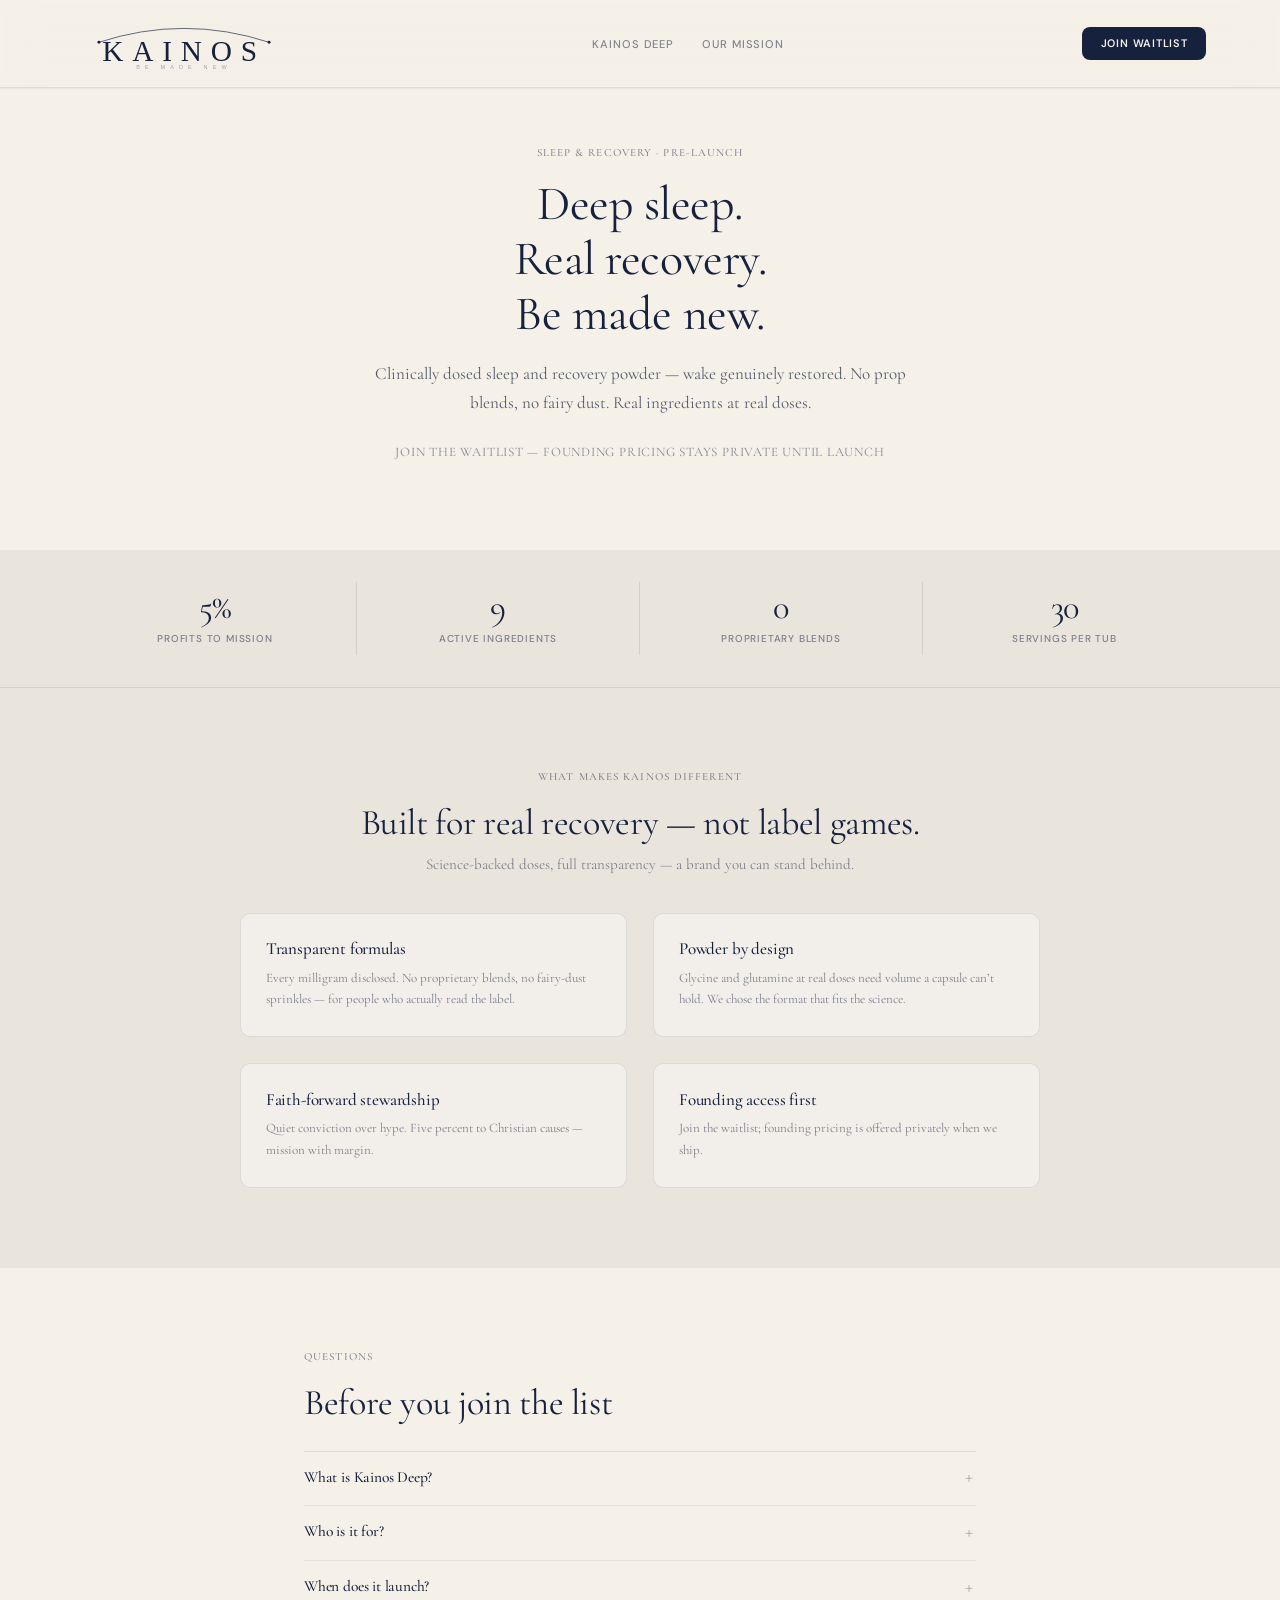
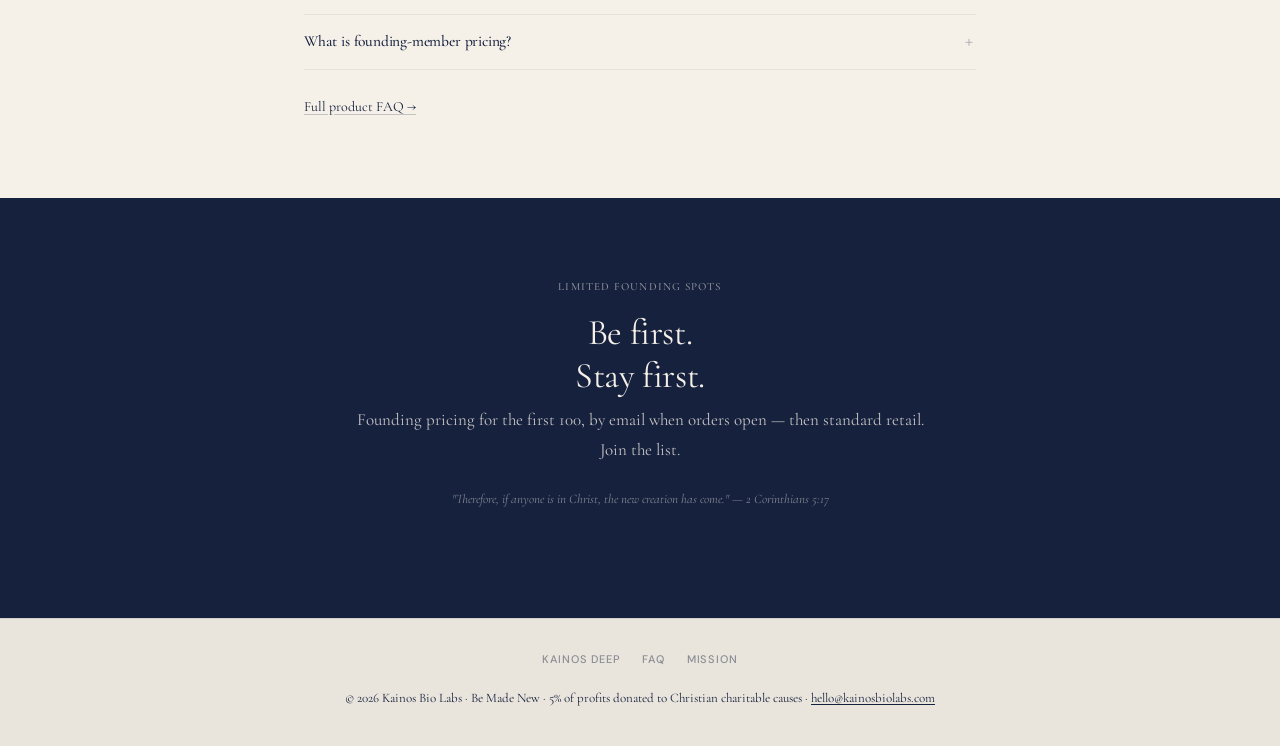
==== index.html @ 16cce5a5 "Nav: transparent navy logo asset (track SVG for deploy) - Add kainos-logo-navy-transparent.svg; poin" ====
<!DOCTYPE html>
<html lang="en">
<head>
<meta charset="UTF-8" />
<link rel="canonical" href="https://www.kainosbiolabs.com/"/>
<!-- Google tag (gtag.js) -->
<script async src="https://www.googletagmanager.com/gtag/js?id=G-3431XCGMX7"></script>
<script>
  window.dataLayer = window.dataLayer || [];
  function gtag(){dataLayer.push(arguments);}
  gtag('js', new Date());
  gtag('config', 'G-3431XCGMX7');
</script>
<meta name="viewport" content="width=device-width, initial-scale=1.0"/>
<meta name="description" content="Kainos Bio Labs — Be Made New. Faith-driven, science-backed sleep and recovery. Kainos Deep: clinically dosed sleep and recovery powder."/>
<meta name="theme-color" content="#16213E"/>
<title>Kainos Bio Labs | Be Made New.</title>

<meta property="og:title" content="Kainos Bio Labs | Be Made New."/>
<meta property="og:description" content="Faith-driven, science-backed sleep and recovery. Kainos Deep — coming 2026."/>
<meta property="og:type" content="website"/>
<meta property="og:image" content="og-image.png"/>
<meta property="og:image:width" content="1200"/>
<meta property="og:image:height" content="630"/>
<meta name="twitter:image" content="og-image.png"/>
<meta name="twitter:card" content="summary_large_image"/>
<meta name="twitter:title" content="Kainos Bio Labs | Be Made New."/>
<meta name="twitter:description" content="Faith-driven, science-backed sleep and recovery. Kainos Deep — coming 2026."/>

<link rel="icon" type="image/png" sizes="16x16" href="favicon-16.png"/>
<link rel="icon" type="image/png" sizes="32x32" href="favicon-32.png"/>
<link rel="icon" type="image/png" sizes="48x48" href="favicon-48.png"/>
<link rel="icon" type="image/svg+xml" href="favicon.svg"/>
<link rel="icon" href="favicon.ico" sizes="any"/>
<link rel="apple-touch-icon" sizes="180x180" href="apple-touch-icon.png"/>
<link rel="manifest" href="site.webmanifest"/>

<link rel="preconnect" href="https://fonts.googleapis.com"/>
<link rel="preconnect" href="https://fonts.gstatic.com" crossorigin/>
<link rel="preload" href="https://fonts.googleapis.com/css2?family=Cormorant+Garamond:ital,wght@0,300;0,400;0,500;0,600;1,300;1,400&family=DM+Sans:ital,opsz,wght@0,9..40,300;0,9..40,400;0,9..40,500;0,9..40,600;1,9..40,400&display=swap" as="style"/>
<link href="https://fonts.googleapis.com/css2?family=Cormorant+Garamond:ital,wght@0,300;0,400;0,500;0,600;1,300;1,400&family=DM+Sans:ital,opsz,wght@0,9..40,300;0,9..40,400;0,9..40,500;0,9..40,600;1,9..40,400&display=swap" rel="stylesheet"/>
<link rel="stylesheet" href="styles.css"/>
<script src="main.js" defer></script>
</head>
<body>

<a class="skip-link" href="#main">Skip to content</a>

<header>
<nav class="site-nav" id="site-nav" aria-label="Primary">
  <div class="nav-inner">
    <a class="nav-logo" href="index.html" aria-label="Kainos Bio Labs — home">
      <img class="nav-logo-img" src="kainos-logo-navy-transparent.svg" width="600" height="180" alt="" decoding="async" fetchpriority="high"/>
    </a>
    <button type="button" class="nav-toggle" aria-expanded="false" aria-controls="nav-menu" aria-label="Open menu">
      <span></span><span></span><span></span>
    </button>
    <ul class="nav-links" id="nav-menu">
      <li><a href="product.html">Kainos Deep</a></li>
      <li><a href="about.html">Our Mission</a></li>
      <li class="nav-cta-mobile-item"><button type="button" class="nav-cta nav-cta--full" data-scroll="waitlist">Join waitlist</button></li>
    </ul>
    <button type="button" class="nav-cta" data-scroll="waitlist">Join waitlist</button>
  </div>
</nav>
</header>

<main id="main">

<section id="waitlist" class="hero-klaviyo section section--center section--cream">
  <div class="container container--narrow">
    <p class="eyebrow eyebrow--center">Sleep &amp; recovery · Pre-launch</p>
    <h1 class="h-display h-display--center">Deep sleep.<br>Real recovery.<br>Be made new.</h1>
    <p class="lead lead--center">Clinically dosed sleep and recovery powder — wake genuinely restored. No prop blends, no fairy dust. Real ingredients at real doses.</p>
    <p class="caption caption--center">Join the waitlist — founding pricing stays private until launch</p>
    <div class="klaviyo-form-V8hLfp"></div>
  </div>
</section>

<div class="stats-bar" role="region" aria-label="At a glance">
  <div class="stats-bar-inner">
  <div class="stat-item">
    <div class="stat-num">5%</div>
    <div class="stat-label">Profits to mission</div>
  </div>
  <div class="stat-item">
    <div class="stat-num">9</div>
    <div class="stat-label">Active ingredients</div>
  </div>
  <div class="stat-item">
    <div class="stat-num">0</div>
    <div class="stat-label">Proprietary blends</div>
  </div>
  <div class="stat-item">
    <div class="stat-num">30</div>
    <div class="stat-label">Servings per tub</div>
  </div>
  </div>
</div>

<section class="home-different section section--secondary" aria-labelledby="home-diff-heading">
  <div class="container container--lg">
    <header class="product-section-intro">
      <p class="eyebrow">What makes Kainos different</p>
      <h2 id="home-diff-heading" class="h-section">Built for real recovery — not label games.</h2>
      <p class="product-why__deck">Science-backed doses, full transparency — a brand you can stand behind.</p>
    </header>
    <ul class="home-diff-grid">
      <li class="home-diff-card">
        <h3 class="home-diff-card__title">Transparent formulas</h3>
        <p class="home-diff-card__text">Every milligram disclosed. No proprietary blends, no fairy-dust sprinkles — for people who actually read the label.</p>
      </li>
      <li class="home-diff-card">
        <h3 class="home-diff-card__title">Powder by design</h3>
        <p class="home-diff-card__text">Glycine and glutamine at real doses need volume a capsule can’t hold. We chose the format that fits the science.</p>
      </li>
      <li class="home-diff-card">
        <h3 class="home-diff-card__title">Faith-forward stewardship</h3>
        <p class="home-diff-card__text">Quiet conviction over hype. Five percent to Christian causes — mission with margin.</p>
      </li>
      <li class="home-diff-card">
        <h3 class="home-diff-card__title">Founding access first</h3>
        <p class="home-diff-card__text">Join the waitlist; founding pricing is offered privately when we ship.</p>
      </li>
    </ul>
  </div>
</section>

<section class="site-faq site-faq--compact section section--cream" id="faq" aria-labelledby="home-faq-heading">
  <div class="container container--md">
    <header class="product-section-intro product-section-intro--tight site-faq__head">
      <p class="eyebrow">Questions</p>
      <h2 id="home-faq-heading" class="h-section">Before you join the list</h2>
    </header>
    <div class="product-disclosure-stack product-disclosure-stack--editorial site-faq__stack">
      <details class="product-disclosure">
        <summary class="product-disclosure__summary">What is Kainos Deep?</summary>
        <div class="product-disclosure__body">
          <p>A nightly sleep and recovery powder with nine clinically dosed ingredients — transparent labeling, no proprietary blends, thirty servings per tub.</p>
        </div>
      </details>
      <details class="product-disclosure">
        <summary class="product-disclosure__summary">Who is it for?</summary>
        <div class="product-disclosure__body">
          <p>Adults who train hard, work long days, and want to wake up restored — not wired, not groggy. If you’re pregnant, nursing, or on medication, ask your doctor first.</p>
        </div>
      </details>
      <details class="product-disclosure">
        <summary class="product-disclosure__summary">When does it launch?</summary>
        <div class="product-disclosure__body">
          <p>Pre-launch for 2026. Waitlist members hear first, with private founding access before retail.</p>
        </div>
      </details>
      <details class="product-disclosure">
        <summary class="product-disclosure__summary">What is founding-member pricing?</summary>
        <div class="product-disclosure__body">
          <p>Limited spots at subscriber-only rates — never published here. When they’re filled, pricing moves to planned retail.</p>
        </div>
      </details>
    </div>
    <p class="site-faq__more"><a href="product.html#faq">Full product FAQ →</a></p>
  </div>
</section>

<section class="cta-band" aria-labelledby="cta-home-heading">
  <div class="cta-band__inner">
    <p class="eyebrow eyebrow--on-dark">Limited founding spots</p>
    <h2 id="cta-home-heading" class="h-section h-section--on-dark">Be first.<br>Stay first.</h2>
    <p class="lead lead--on-dark">Founding pricing for the first 100, by email when orders open — then standard retail. Join the list.</p>
    <p class="quote-attribution">"Therefore, if anyone is in Christ, the new creation has come." — 2 Corinthians 5:17</p>
    <div class="klaviyo-form-V8hLfp"></div>
  </div>
</section>

</main>

<footer class="site-footer-simple">
  <nav class="footer-min" aria-label="Footer">
    <a href="product.html">Kainos Deep</a>
    <a href="product.html#faq">FAQ</a>
    <a href="about.html">Mission</a>
  </nav>
  <p class="site-footer-simple__text">© 2026 Kainos Bio Labs · Be Made New · 5% of profits donated to Christian charitable causes · <script>document.write('<a href="mailto:hello@kainosbiolabs.com" class="footer-mail">hello@kainosbiolabs.com<\/a>');</script><noscript>hello [at] kainosbiolabs [dot] com</noscript></p>
</footer>

<script async type='text/javascript' src='https://static.klaviyo.com/onsite/js/Ubpd6k/klaviyo.js?company_id=Ubpd6k'></script>
<script type="text/javascript">
!function(){if(!window.klaviyo){window._klOnsite=window._klOnsite||[];try{window.klaviyo=new Proxy({},{get:function(n,i){return"push"===i?function(){var n;(n=window._klOnsite).push.apply(n,arguments)}:function(){for(var n=arguments.length,o=new Array(n),w=0;w<n;w++)o[w]=arguments[w];var t="function"==typeof o[o.length-1]?o.pop():void 0,e=new Promise((function(n){window._klOnsite.push([i].concat(o,[function(i){t&&t(i),n(i)}]))}));return e}}})}catch(n){window.klaviyo=window.klaviyo||[],window.klaviyo.push=function(){var n;(n=window._klOnsite).push.apply(n,arguments)}}}}();
</script>
</body>
</html>
---- styles.css ----
*, *::before, *::after { box-sizing: border-box; margin: 0; padding: 0; }

:root {
  --bg-primary: #F5F0E8;
  --bg-secondary: #EAE5DC;
  --bg-sand: #f4f0e8;
  --text: #16213E;
  --near-black: #0A0A0A;
  --muted: rgba(22, 33, 62, 0.52);
  --muted-soft: rgba(22, 33, 62, 0.4);
  --border: rgba(22, 33, 62, 0.1);
  --border-strong: rgba(22, 33, 62, 0.14);
  --btn-fill: #16213E;
  --btn-text: #F5F0E8;
  --cream: #F5F0E8;
  --accent-warm: #8f7349;
  --accent-warm-soft: rgba(143, 115, 73, 0.85);
  --text-rgb: 22, 33, 62;
  --shadow-sm: 0 1px 2px rgba(22, 33, 62, 0.05);
  --radius: 8px;
  --radius-md: 10px;
  --radius-lg: 12px;
  --radius-pill: 999px;
  --container: min(1180px, 100% - 3rem);
  --section-y: clamp(3.5rem, 8vw, 5rem);
  --section-y-tight: clamp(2.75rem, 6vw, 3.75rem);
  --font-serif: 'Cormorant Garamond', Georgia, 'Times New Roman', serif;
  --font-sans: 'DM Sans', system-ui, sans-serif;
}

html {
  scroll-behavior: smooth;
  scroll-padding-top: 6rem;
}

body {
  font-family: var(--font-sans);
  font-optical-sizing: auto;
  background: var(--bg-primary);
  color: var(--text);
  overflow-x: hidden;
  line-height: 1.55;
  -webkit-font-smoothing: antialiased;
}

:focus-visible {
  outline: 2px solid var(--text);
  outline-offset: 3px;
}

.skip-link {
  position: absolute; left: -9999px; top: auto; width: 1px; height: 1px; overflow: hidden;
}
.skip-link:focus {
  position: fixed; left: 1rem; top: 1rem; z-index: 200;
  width: auto; height: auto; padding: 0.75rem 1rem;
  background: var(--btn-fill); color: var(--btn-text); text-decoration: none;
  font-size: 0.85rem; border-radius: var(--radius);
}

[data-animate] {
  opacity: 0;
  transform: translateY(16px);
  transition: opacity 0.5s ease, transform 0.5s ease;
}
[data-animate].is-visible {
  opacity: 1;
  transform: none;
}
@media (prefers-reduced-motion: reduce) {
  [data-animate] {
    opacity: 1;
    transform: none;
    transition: none;
  }
}

/* —— Layout: sections & containers —— */
.section {
  padding: var(--section-y) 1.5rem;
}
.section--tight {
  padding-top: var(--section-y-tight);
  padding-bottom: var(--section-y-tight);
}
.section--sand {
  background: var(--bg-sand);
}
.section--cream {
  background: var(--bg-primary);
}
.section--secondary {
  background: var(--bg-secondary);
}
.section--navy {
  background: var(--btn-fill);
  color: var(--cream);
}
.section--center {
  text-align: center;
}

.container {
  max-width: 1180px;
  margin-left: auto;
  margin-right: auto;
}
.container--narrow {
  max-width: 36rem;
}
.container--md {
  max-width: 42rem;
}
.container--lg {
  max-width: 50rem;
}
.container--xl {
  max-width: 56rem;
}
.container--product-grid {
  max-width: 68.75rem;
}
.container--product-wide {
  max-width: 71rem;
  margin-left: auto;
  margin-right: auto;
  padding-left: 1.5rem;
  padding-right: 1.5rem;
}

.divider {
  height: 1px;
  background: var(--border-strong);
  border: 0;
  margin: 0;
}
.divider--loose {
  margin: 2.25rem 0;
}
.divider--on-dark {
  background: rgba(245, 240, 232, 0.12);
}
.divider--space-lg {
  margin: 2.5rem 0;
}

.visually-hidden {
  position: absolute;
  width: 1px;
  height: 1px;
  padding: 0;
  margin: -1px;
  overflow: hidden;
  clip: rect(0, 0, 0, 0);
  white-space: nowrap;
  border: 0;
}

/* —— Typography —— */
.eyebrow {
  font-family: var(--font-serif);
  font-size: 0.6875rem;
  font-weight: 500;
  letter-spacing: 0.1em;
  text-transform: uppercase;
  color: var(--muted);
  margin: 0 0 1rem;
}
.eyebrow--center {
  text-align: center;
}
.eyebrow--on-dark {
  color: rgba(245, 240, 232, 0.55);
}
.eyebrow--tight-bottom {
  margin-bottom: 0.75rem;
}

.h-display {
  font-family: var(--font-serif);
  font-weight: 400;
  font-size: clamp(2rem, 5vw, 3rem);
  line-height: 1.15;
  color: var(--text);
  letter-spacing: -0.01em;
  margin: 0 0 1rem;
}
.h-display--center {
  text-align: center;
}
.h-display--on-dark {
  color: var(--cream);
}

.h-section {
  font-family: var(--font-serif);
  font-weight: 400;
  font-size: clamp(1.65rem, 3.5vw, 2.25rem);
  line-height: 1.2;
  color: var(--text);
  letter-spacing: -0.01em;
  margin: 0 0 0.5rem;
}
.h-section--center {
  text-align: center;
}
.h-section--on-dark {
  color: var(--cream);
}

.lead {
  font-family: var(--font-serif);
  font-size: 1.0625rem;
  line-height: 1.75;
  color: rgba(var(--text-rgb), 0.72);
  max-width: 34rem;
  margin: 0 0 1.5rem;
}
.lead--center {
  margin-left: auto;
  margin-right: auto;
  text-align: center;
}
.lead--on-dark {
  color: rgba(245, 240, 232, 0.78);
  max-width: none;
}

.caption {
  font-family: var(--font-serif);
  font-size: 0.8125rem;
  letter-spacing: 0.06em;
  text-transform: uppercase;
  color: rgba(var(--text-rgb), 0.5);
  margin: 0 0 1rem;
}
.caption--center {
  text-align: center;
}

.quote-attribution {
  font-family: var(--font-serif);
  font-size: 0.8125rem;
  color: rgba(245, 240, 232, 0.48);
  font-style: italic;
  margin: 0 0 1.75rem;
  line-height: 1.6;
}

.body-narrow {
  font-family: var(--font-serif);
  font-size: 0.9375rem;
  line-height: 1.8;
  color: rgba(var(--text-rgb), 0.72);
}

/* —— Buttons (in-content, not nav) —— */
.btn-row {
  display: flex;
  flex-wrap: wrap;
  gap: 0.75rem 1rem;
  align-items: center;
}
.btn {
  display: inline-flex;
  align-items: center;
  justify-content: center;
  font-family: var(--font-serif);
  font-size: 0.9375rem;
  font-weight: 500;
  text-decoration: none;
  padding: 0.8125rem 1.5rem;
  border-radius: var(--radius-md);
  border: 1px solid transparent;
  transition: background 0.2s, color 0.2s, border-color 0.2s;
}
.btn--primary {
  background: var(--btn-fill);
  color: var(--cream);
}
.btn--primary:hover {
  background: var(--near-black);
}
.btn--ghost {
  background: transparent;
  color: var(--text);
  border-color: var(--border-strong);
}
.btn--ghost:hover {
  border-color: var(--text);
  background: rgba(255, 255, 255, 0.35);
}

/* —— CTA band (waitlist / Klaviyo) —— */
.cta-band {
  padding: var(--section-y) 1.5rem;
  text-align: center;
  background: var(--btn-fill);
  color: var(--cream);
}
.cta-band__inner {
  max-width: 36rem;
  margin: 0 auto;
}
.cta-band--soft .h-section--on-dark {
  font-size: clamp(1.5rem, 3vw, 2rem);
}
.cta-band--minimal .lead--on-dark {
  margin-bottom: 1.5rem;
  font-size: 1rem;
}

/* NAV */
.site-nav {
  position: fixed; top: 0; left: 0; right: 0; z-index: 100;
  background: rgba(245, 240, 232, 0.92);
  backdrop-filter: blur(18px) saturate(1.1);
  -webkit-backdrop-filter: blur(18px) saturate(1.1);
  border-bottom: 1px solid var(--border);
  box-shadow: var(--shadow-sm);
  transition: box-shadow 0.25s ease;
}
.site-nav.is-scrolled {
  box-shadow: 0 4px 24px rgba(22, 33, 62, 0.06);
}
.nav-inner {
  max-width: 1180px; margin: 0 auto;
  display: flex; align-items: center; justify-content: space-between;
  gap: 1rem;
  padding: 0.65rem 1.5rem;
  transition: padding 0.25s ease;
}
.site-nav.is-scrolled .nav-inner {
  padding: 0.5rem 1.5rem;
}
.nav-logo {
  display: flex;
  align-items: center;
  text-decoration: none;
  color: inherit;
  line-height: 0;
  flex-shrink: 1;
  min-width: 0;
}
/* Nav mark: kainos-logo-navy-transparent.svg (600×180) — navy on transparent; scale by width only */
.nav-logo-img {
  width: clamp(152px, 36vw, 220px);
  height: auto;
  aspect-ratio: 600 / 180;
  display: block;
  object-fit: contain;
}
.nav-links {
  display: flex; gap: 1.75rem; list-style: none; align-items: center;
}
.nav-links a {
  font-size: 0.7rem;
  letter-spacing: 0.08em;
  text-transform: uppercase;
  color: var(--muted);
  text-decoration: none;
  font-weight: 500;
  transition: color 0.2s;
}
.nav-links a:hover { color: var(--text); }
.nav-cta {
  background: var(--btn-fill);
  color: var(--btn-text);
  border: none;
  padding: 0.6rem 1.15rem;
  border-radius: var(--radius);
  font-family: inherit;
  font-size: 0.68rem;
  letter-spacing: 0.07em;
  text-transform: uppercase;
  cursor: pointer;
  font-weight: 600;
  transition: background 0.2s, transform 0.2s;
}
.nav-cta:hover { background: var(--near-black); }
.nav-cta:active { transform: scale(0.98); }
.nav-cta-mobile-item { display: none; list-style: none; }
.nav-cta--full { width: calc(100% - 3rem); margin: 0.75rem 1.5rem 0; }
.nav-toggle {
  display: none;
  flex-direction: column;
  justify-content: center;
  gap: 5px;
  width: 2.5rem;
  height: 2.5rem;
  padding: 0;
  border: none;
  background: transparent;
  cursor: pointer;
  border-radius: var(--radius);
}
.nav-toggle span {
  display: block;
  width: 1.35rem;
  height: 2px;
  background: var(--text);
  margin-inline: auto;
  transition: transform 0.2s, opacity 0.2s;
}
.nav-toggle[aria-expanded="true"] span:nth-child(1) {
  transform: translateY(7px) rotate(45deg);
}
.nav-toggle[aria-expanded="true"] span:nth-child(2) { opacity: 0; }
.nav-toggle[aria-expanded="true"] span:nth-child(3) {
  transform: translateY(-7px) rotate(-45deg);
}

/* HERO + KLAVIYO */
.hero-klaviyo {
  padding-top: calc(5.5rem + 3.5rem) !important;
  padding-bottom: clamp(3rem, 6vw, 4.5rem) !important;
  text-align: center;
  background: var(--bg-primary);
}
.klaviyo-form-V8hLfp {
  max-width: 520px;
  margin-left: auto;
  margin-right: auto;
}
@media (max-width: 640px) {
  .hero-klaviyo .h-display {
    font-size: clamp(1.75rem, 7vw, 2.35rem) !important;
  }
  .hero-klaviyo {
    padding-top: calc(4.5rem + 3rem) !important;
    padding-left: 1.25rem !important;
    padding-right: 1.25rem !important;
  }
}

/* STATS BAR */
.stats-bar {
  background: var(--bg-secondary);
  border-bottom: 1px solid var(--border);
}
.stats-bar-inner {
  max-width: 1180px;
  margin: 0 auto;
  display: grid;
  grid-template-columns: repeat(4, 1fr);
  padding: 2rem 1.5rem;
}
.stat-item {
  text-align: center;
  padding: 0.5rem 0.5rem;
  border-right: 1px solid var(--border);
}
.stat-item:last-child { border-right: none; }
.stat-num {
  font-family: var(--font-serif);
  font-size: clamp(1.65rem, 3vw, 2.15rem);
  font-weight: 400;
  color: var(--text);
  line-height: 1;
  letter-spacing: -0.02em;
}
.stat-label {
  font-size: 0.625rem;
  letter-spacing: 0.08em;
  text-transform: uppercase;
  color: var(--muted);
  margin-top: 0.4rem;
  font-weight: 500;
}

/* Legacy section helpers (dark mission blocks if reused) */
.section-eyebrow {
  display: flex;
  align-items: center;
  gap: 0.75rem;
  margin-bottom: 1rem;
}
.section-eyebrow-line {
  width: 2rem;
  height: 1px;
  background: var(--text);
  opacity: 0.35;
}
.section-eyebrow span {
  font-size: 0.6875rem;
  letter-spacing: 0.1em;
  text-transform: uppercase;
  color: var(--muted);
  font-weight: 500;
}
.section-title {
  font-family: var(--font-serif);
  font-size: clamp(2rem, 3.5vw, 3.2rem);
  font-weight: 300;
  line-height: 1.1;
  color: var(--cream);
  margin-bottom: 1rem;
}
.section-title em { font-style: italic; opacity: 0.92; }
.section-desc {
  font-size: 0.95rem;
  line-height: 1.8;
  color: rgba(245, 240, 232, 0.72);
  max-width: 520px;
}

.mission-section {
  background: var(--near-black);
}
.mission-section--page {
  padding-top: calc(5.5rem + 4rem);
}
.mission-shell {
  display: grid;
  grid-template-columns: 1fr 1fr;
  gap: 4rem;
  align-items: center;
}
.mission-left .section-title { color: var(--cream); }
.mission-left .section-desc { color: rgba(245, 240, 232, 0.72); }
.mission-cards { display: flex; flex-direction: column; gap: 1rem; }
.mission-card {
  background: rgba(255, 255, 255, 0.03);
  border: 1px solid rgba(255, 255, 255, 0.08);
  border-radius: var(--radius);
  padding: 1.15rem 1.35rem;
  display: flex;
  gap: 1rem;
  align-items: flex-start;
}
.mission-card-icon {
  width: 34px;
  height: 34px;
  border-radius: 50%;
  background: rgba(245, 240, 232, 0.06);
  display: flex;
  align-items: center;
  justify-content: center;
  flex-shrink: 0;
  color: var(--cream);
}
.mission-card-icon svg { width: 15px; height: 15px; }
.mission-card-title {
  font-size: 0.8rem;
  font-weight: 500;
  color: var(--cream);
  letter-spacing: 0.02em;
  margin-bottom: 0.2rem;
}
.mission-card-text {
  font-size: 0.78rem;
  color: rgba(245, 240, 232, 0.58);
  line-height: 1.6;
}
.tithe-highlight {
  margin-top: 1.5rem;
  border-left: 2px solid rgba(245, 240, 232, 0.25);
  padding: 1.15rem 0 1.15rem 1.25rem;
  display: flex;
  gap: 1rem;
  align-items: center;
}
.tithe-pct {
  font-family: var(--font-serif);
  font-size: 2.25rem;
  font-weight: 300;
  color: var(--cream);
  line-height: 1;
  flex-shrink: 0;
}
.tithe-text {
  font-size: 0.8rem;
  color: rgba(245, 240, 232, 0.65);
  line-height: 1.6;
}
.tithe-text strong { color: var(--cream); font-weight: 500; }

/* —— Product: showcase —— */
.product-showcase {
  background: var(--bg-sand);
  padding: clamp(2.75rem, 6vw, 4rem) 1.5rem clamp(2.25rem, 5vw, 3.25rem);
}
.product-showcase-grid {
  display: grid;
  grid-template-columns: 1fr 1fr;
  gap: clamp(1.75rem, 4vw, 2.75rem);
  align-items: center;
  max-width: 68.75rem;
  margin: 0 auto;
}
.product-showcase__content {
  display: flex;
  flex-direction: column;
  gap: 1.35rem;
}
.product-hero__actions {
  margin-top: 0.25rem;
}
.product-hero__aux {
  margin: 1.1rem 0 0;
}
.product-hero__aux-link {
  font-family: var(--font-sans);
  font-size: 0.6875rem;
  font-weight: 500;
  letter-spacing: 0.08em;
  text-transform: uppercase;
  color: rgba(var(--text-rgb), 0.38);
  text-decoration: none;
  border-bottom: 1px solid rgba(22, 33, 62, 0.12);
  padding-bottom: 0.1rem;
  transition: color 0.2s ease, border-color 0.2s ease;
}
.product-hero__aux-link:hover {
  color: rgba(var(--text-rgb), 0.55);
  border-bottom-color: rgba(22, 33, 62, 0.22);
}
.product-badge {
  display: inline-flex;
  align-items: center;
  width: fit-content;
  padding: 0.35rem 0.9rem;
  border-radius: var(--radius-pill);
  border: 1px solid rgba(143, 115, 73, 0.35);
  font-family: var(--font-serif);
  font-size: 0.65rem;
  letter-spacing: 0.09em;
  text-transform: uppercase;
  color: var(--accent-warm);
  background: rgba(255, 255, 255, 0.5);
}
.product-hero-title {
  font-family: var(--font-serif);
  font-size: clamp(2.25rem, 4.5vw, 3rem);
  font-weight: 400;
  letter-spacing: 0.04em;
  color: var(--text);
  line-height: 1.08;
  margin: 0 0 0.5rem;
}
.product-hero-lead {
  font-family: var(--font-serif);
  font-size: 1.0625rem;
  color: rgba(var(--text-rgb), 0.58);
  max-width: 26rem;
  line-height: 1.72;
  margin: 0;
}

.product-trust-strip-wrap {
  max-width: 68.75rem;
  margin: clamp(1.75rem, 4vw, 2.5rem) auto 0;
  padding-top: clamp(1.25rem, 3vw, 1.75rem);
  border-top: 1px solid rgba(22, 33, 62, 0.08);
}
.product-trust-strip {
  display: flex;
  flex-wrap: wrap;
  justify-content: center;
  align-items: center;
  gap: 0.5rem 0;
  list-style: none;
  font-family: var(--font-sans);
  font-size: 0.625rem;
  font-weight: 500;
  letter-spacing: 0.11em;
  text-transform: uppercase;
  color: rgba(var(--text-rgb), 0.42);
}
.product-trust-strip li {
  display: inline-flex;
  align-items: center;
}
.product-trust-strip li:not(:last-child) {
  padding-right: clamp(0.85rem, 2vw, 1.35rem);
  margin-right: clamp(0.85rem, 2vw, 1.35rem);
  border-right: 1px solid rgba(22, 33, 62, 0.12);
}

.stat-grid-compact {
  display: grid;
  grid-template-columns: repeat(4, 1fr);
  gap: 0.65rem;
  max-width: 36rem;
}
.stat-compact {
  padding: 0.85rem 0.65rem;
  border-radius: var(--radius-md);
  border: 1px solid var(--border-strong);
  background: rgba(255, 255, 255, 0.45);
}
.stat-compact__val {
  font-family: var(--font-serif);
  font-size: 1.35rem;
  font-weight: 600;
  color: var(--text);
  line-height: 1.1;
}
.stat-compact__label {
  font-family: var(--font-serif);
  font-size: 0.625rem;
  text-transform: uppercase;
  letter-spacing: 0.07em;
  color: rgba(var(--text-rgb), 0.48);
  line-height: 1.35;
  margin-top: 0.35rem;
}

.product-tub-wrap {
  display: flex;
  justify-content: flex-end;
}
.tub-stack {
  position: relative;
  width: 340px;
}
.tub-shadow {
  position: absolute;
  left: 2.5rem;
  right: 2.5rem;
  bottom: -1.15rem;
  height: 2.25rem;
  border-radius: var(--radius-pill);
  background: rgba(22, 33, 62, 0.08);
  filter: blur(12px);
}
.tub-lid {
  margin: 0 auto;
  height: 52px;
  width: 74%;
  border-radius: 28px 28px 0 0;
  background: linear-gradient(to right, #f4f4f4, #dddddd, #f7f7f7);
  border: 1px solid #cfcfcf;
}
.tub-body {
  margin-top: -4px;
  height: 500px;
  border-radius: 38px;
  background: linear-gradient(to bottom, #f8f8f8, #ececec, #f7f7f7);
  border: 1px solid #d8d8d8;
  box-shadow: 0 20px 40px rgba(0, 0, 0, 0.08);
  overflow: hidden;
}
.tub-band {
  height: 60px;
  background: var(--text);
  display: flex;
  align-items: center;
  justify-content: space-between;
  padding: 0 1.5rem;
}
.tub-band__brand {
  color: var(--cream);
  font-family: var(--font-serif);
  font-weight: 600;
  font-size: 0.8125rem;
  letter-spacing: 0.08em;
  text-transform: uppercase;
}
.tub-band__tag {
  color: #c9a66b;
  font-family: var(--font-serif);
  font-size: 0.65rem;
  text-transform: uppercase;
  letter-spacing: 0.1em;
}
.tub-label {
  padding: 1.65rem;
  background: #f7f4ee;
  height: calc(100% - 60px);
  box-sizing: border-box;
}
.tub-label__eyebrow {
  font-family: var(--font-serif);
  color: var(--accent-warm-soft);
  text-transform: uppercase;
  letter-spacing: 0.1em;
  font-size: 0.65rem;
  margin-bottom: 0.75rem;
}
.tub-label__deep {
  font-family: var(--font-serif);
  font-size: clamp(3rem, 8vw, 4.25rem);
  line-height: 0.92;
  font-weight: 600;
  letter-spacing: -0.02em;
  color: var(--text);
  text-transform: uppercase;
}
.tub-label__tagline {
  margin-top: 0.5rem;
  font-family: var(--font-serif);
  color: rgba(var(--text-rgb), 0.55);
  font-size: 1rem;
  line-height: 1.5;
}
.tub-stats {
  margin-top: 1.25rem;
  display: grid;
  grid-template-columns: 1fr 1fr;
  gap: 0.65rem 1rem;
  border-top: 1px solid rgba(22, 33, 62, 0.1);
  border-bottom: 1px solid rgba(22, 33, 62, 0.1);
  padding: 1.25rem 0;
}
.tub-stat__val {
  font-family: var(--font-serif);
  font-size: 1.25rem;
  font-weight: 600;
  color: var(--text);
}
.tub-stat__lbl {
  font-family: var(--font-serif);
  margin-top: 0.15rem;
  font-size: 0.625rem;
  text-transform: uppercase;
  letter-spacing: 0.07em;
  color: rgba(var(--text-rgb), 0.48);
  line-height: 1.35;
}
.tub-footer {
  margin-top: 1.15rem;
  display: flex;
  align-items: flex-end;
  justify-content: space-between;
  gap: 0.75rem;
}
.tub-footer__main {
  font-family: var(--font-serif);
  color: var(--text);
  font-weight: 600;
  font-size: 1.125rem;
}
.tub-footer__sub {
  font-family: var(--font-serif);
  margin-top: 0.2rem;
  color: var(--accent-warm-soft);
  text-transform: uppercase;
  letter-spacing: 0.09em;
  font-size: 0.625rem;
}
.tub-pill {
  border-radius: var(--radius-pill);
  border: 1px solid rgba(143, 115, 73, 0.35);
  padding: 0.35rem 0.75rem;
  font-family: var(--font-serif);
  font-size: 0.625rem;
  text-transform: uppercase;
  letter-spacing: 0.08em;
  color: var(--accent-warm);
  background: rgba(255, 255, 255, 0.55);
  white-space: nowrap;
}

/* Product: detail sheet (pricing + supplement facts) */
.product-detail-sheet {
  background: var(--bg-primary);
  padding: clamp(3rem, 6.5vw, 4.25rem) 0 clamp(3.25rem, 7vw, 4.75rem);
}
.product-detail-trust {
  margin-bottom: clamp(2rem, 4vw, 2.75rem);
  padding-bottom: clamp(1.25rem, 2.5vw, 1.75rem);
  border-bottom: 1px solid var(--border);
}
.product-detail-trust__list {
  list-style: none;
  display: flex;
  flex-wrap: wrap;
  gap: 0.45rem clamp(1.25rem, 2.5vw, 1.85rem);
  font-family: var(--font-sans);
  font-size: 0.6875rem;
  font-weight: 500;
  letter-spacing: 0.07em;
  text-transform: uppercase;
  color: rgba(var(--text-rgb), 0.4);
  line-height: 1.5;
}
.product-detail-trust__list li {
  max-width: 22rem;
}
.product-detail-grid {
  display: grid;
  grid-template-columns: minmax(0, 1fr) minmax(17.75rem, 23.5rem);
  gap: clamp(2.5rem, 5.5vw, 4.5rem);
  align-items: start;
}
.product-detail-main {
  min-width: 0;
}
.product-detail-main__title {
  letter-spacing: -0.02em;
}
.product-detail-facts {
  min-width: 0;
  position: sticky;
  top: 5.25rem;
  align-self: start;
  max-height: calc(100vh - 6rem);
  overflow-y: auto;
  overscroll-behavior: contain;
  scrollbar-gutter: stable;
  padding-right: 0.25rem;
}
.product-detail-facts::-webkit-scrollbar {
  width: 5px;
}
.product-detail-facts::-webkit-scrollbar-thumb {
  background: rgba(22, 33, 62, 0.12);
  border-radius: 999px;
}
.product-detail-facts::-webkit-scrollbar-track {
  background: transparent;
}
.product-detail-facts__heading {
  font-family: var(--font-serif);
  font-size: 0.8125rem;
  font-weight: 500;
  letter-spacing: 0.12em;
  text-transform: uppercase;
  color: rgba(var(--text-rgb), 0.45);
  margin: 0 0 0.35rem;
}
.product-detail-facts__note {
  font-family: var(--font-serif);
  font-size: 0.8125rem;
  color: rgba(var(--text-rgb), 0.48);
  margin: 0 0 1rem;
  line-height: 1.45;
}
.product-detail-facts__surface {
  background: rgba(255, 255, 255, 0.55);
  border: 1px solid var(--border);
  border-radius: var(--radius-md);
  padding: clamp(1rem, 2vw, 1.35rem);
  box-shadow: 0 1px 0 rgba(255, 255, 255, 0.8) inset;
}
.product-detail-facts__surface .supplement-facts-panel--embed {
  width: 100%;
}
.product-deep__header .eyebrow {
  margin-bottom: 0.45rem;
}
.product-deep__sub {
  font-family: var(--font-serif);
  font-size: 1rem;
  color: rgba(var(--text-rgb), 0.52);
  margin: 0 0 1.75rem;
  line-height: 1.55;
}
.product-deep__divider {
  margin-bottom: 1.75rem;
}

.product-deep-pricing {
  display: flex;
  gap: 1.25rem;
  flex-wrap: wrap;
  margin-bottom: 0;
}
.price-card {
  flex: 1;
  min-width: 10rem;
  padding: 1.35rem 1.15rem;
  text-align: center;
  border-radius: var(--radius-md);
  border: 1px solid var(--border-strong);
  background: rgba(255, 255, 255, 0.35);
}
.price-card--featured {
  background: var(--text);
  border-color: var(--text);
  position: relative;
  padding-top: 1.65rem;
}
.price-card__badge {
  position: absolute;
  top: -0.55rem;
  left: 50%;
  transform: translateX(-50%);
  background: var(--text);
  border: 1px solid rgba(245, 240, 232, 0.22);
  border-radius: 4px;
  padding: 0.2rem 0.65rem;
  font-family: var(--font-serif);
  font-size: 0.6rem;
  letter-spacing: 0.08em;
  text-transform: uppercase;
  color: var(--cream);
}
.price-card__eyebrow {
  font-family: var(--font-serif);
  font-size: 0.65rem;
  letter-spacing: 0.08em;
  text-transform: uppercase;
  color: rgba(var(--text-rgb), 0.42);
  margin: 0 0 0.35rem;
}
.price-card--featured .price-card__eyebrow {
  color: rgba(245, 240, 232, 0.72);
}
.price-card__amount {
  font-family: var(--font-serif);
  font-size: 1.85rem;
  color: var(--text);
  margin: 0 0 0.2rem;
  line-height: 1.1;
}
.price-card--featured .price-card__amount {
  color: var(--cream);
}
.price-card__amount span {
  font-size: 0.8rem;
  color: rgba(245, 240, 232, 0.6);
  font-weight: 400;
}
.price-card__note {
  font-family: var(--font-serif);
  font-size: 0.75rem;
  color: rgba(var(--text-rgb), 0.45);
  margin: 0;
}
.price-card--featured .price-card__note {
  color: rgba(245, 240, 232, 0.68);
}
.price-card--muted .price-card__amount {
  color: rgba(var(--text-rgb), 0.28);
  text-decoration: line-through;
  text-decoration-thickness: 1px;
}
.price-card--muted .price-card__note {
  color: rgba(var(--text-rgb), 0.38);
}

.fda-note {
  font-family: var(--font-serif);
  font-size: 0.6875rem;
  color: rgba(var(--text-rgb), 0.38);
  line-height: 1.65;
  margin: 0;
}

/* Product: section intros & benefits */
.product-section-intro {
  text-align: center;
  max-width: 36rem;
  margin: 0 auto 2.5rem;
}
.product-section-intro--tight {
  margin-bottom: 2rem;
  text-align: left;
  max-width: none;
}
.product-section-intro--on-dark {
  margin-bottom: 2rem;
}
.product-why__headline {
  margin-bottom: 0.65rem;
}
.product-why__deck {
  font-family: var(--font-serif);
  font-size: 0.9375rem;
  color: rgba(var(--text-rgb), 0.52);
  line-height: 1.65;
  margin: 0;
}
.product-benefit-grid {
  list-style: none;
  display: grid;
  grid-template-columns: repeat(2, 1fr);
  gap: clamp(1.25rem, 3vw, 1.75rem);
  max-width: 52rem;
  margin: 0 auto;
}
.product-benefit-card {
  padding: clamp(1.25rem, 3vw, 1.5rem) clamp(1.15rem, 3vw, 1.35rem);
  border-radius: var(--radius-md);
  border: 1px solid var(--border);
  background: rgba(255, 255, 255, 0.45);
  transition: border-color 0.2s ease, background 0.2s ease;
}
.product-benefit-card:hover {
  border-color: rgba(22, 33, 62, 0.14);
  background: rgba(255, 255, 255, 0.65);
}
.product-benefit-card__title {
  font-family: var(--font-serif);
  font-size: 1.0625rem;
  font-weight: 500;
  color: var(--text);
  letter-spacing: -0.01em;
  margin: 0 0 0.45rem;
  line-height: 1.25;
}
.product-benefit-card__text {
  font-family: var(--font-serif);
  font-size: 0.8125rem;
  color: rgba(var(--text-rgb), 0.58);
  line-height: 1.65;
  margin: 0;
}

/* Premium disclosures (<details>) — product page & FAQ */
.product-disclosure-stack {
  margin-top: 0;
  border-top: 1px solid var(--border);
}
.product-disclosure-stack--editorial {
  border-top-color: rgba(22, 33, 62, 0.09);
}
.site-faq__stack {
  border-top: none;
  padding-top: 0.15rem;
}
.site-faq__stack .product-disclosure:first-child {
  border-top: 1px solid rgba(22, 33, 62, 0.09);
}
.product-disclosure {
  border-bottom: 1px solid rgba(22, 33, 62, 0.07);
}
.product-disclosure[open] {
  background: linear-gradient(90deg, rgba(22, 33, 62, 0.018) 0%, transparent 18px);
}
.product-disclosure__summary {
  list-style: none;
  cursor: pointer;
  display: flex;
  align-items: baseline;
  justify-content: space-between;
  gap: 1.15rem;
  min-height: 3.35rem;
  padding: 0.95rem 0.2rem 0.95rem 0;
  font-family: var(--font-serif);
  font-size: 0.96875rem;
  font-weight: 500;
  color: var(--text);
  line-height: 1.38;
  letter-spacing: -0.012em;
  transition: color 0.18s ease;
}
.product-disclosure__summary::-webkit-details-marker {
  display: none;
}
.product-disclosure__summary::after {
  content: "+";
  font-family: var(--font-sans);
  font-size: 1rem;
  font-weight: 300;
  line-height: 1;
  width: 1.25rem;
  flex-shrink: 0;
  text-align: right;
  align-self: center;
  opacity: 0.28;
  transition: opacity 0.22s ease, transform 0.22s ease;
}
.product-disclosure[open] .product-disclosure__summary::after {
  content: "\2212";
  opacity: 0.42;
  transform: scale(1.02);
}
.product-disclosure__summary:hover {
  color: rgba(var(--text-rgb), 0.76);
}
.product-disclosure__body {
  padding: 0.1rem 0 1.45rem 0.85rem;
  margin-left: 0.05rem;
  border-left: 1px solid rgba(22, 33, 62, 0.09);
}
.product-disclosure__body p {
  font-family: var(--font-serif);
  font-size: 0.875rem;
  color: rgba(var(--text-rgb), 0.56);
  line-height: 1.72;
  margin: 0 0 0.65rem;
  max-width: 36rem;
}
.product-disclosure__body p:last-child {
  margin-bottom: 0;
}

.product-disclosure-stack--dark {
  border-top-color: rgba(245, 240, 232, 0.12);
}
.product-disclosure--dark {
  border-bottom-color: rgba(245, 240, 232, 0.09);
}
.product-disclosure--dark[open] {
  background: linear-gradient(90deg, rgba(245, 240, 232, 0.035) 0%, transparent 20px);
}
.product-disclosure--dark .product-disclosure__summary {
  color: rgba(245, 240, 232, 0.94);
  padding: 1rem 0.2rem 1rem 0;
}
.product-disclosure--dark .product-disclosure__summary:hover {
  color: var(--cream);
}
.product-disclosure--dark .product-disclosure__summary::after {
  opacity: 0.26;
}
.product-disclosure--dark[open] .product-disclosure__summary::after {
  opacity: 0.4;
}
.product-disclosure--dark .product-disclosure__body {
  border-left-color: rgba(245, 240, 232, 0.12);
}
.product-disclosure--dark .product-disclosure__body p {
  color: rgba(245, 240, 232, 0.62);
  line-height: 1.74;
}

/* Homepage: differentiation + FAQ */
.home-different .product-section-intro {
  margin-bottom: clamp(1.75rem, 4vw, 2.25rem);
}
.home-diff-grid {
  list-style: none;
  display: grid;
  grid-template-columns: repeat(2, 1fr);
  gap: clamp(1.2rem, 2.8vw, 1.65rem);
}
.home-diff-card {
  padding: clamp(1.3rem, 2.4vw, 1.55rem);
  border-radius: var(--radius-md);
  border: 1px solid var(--border);
  background: rgba(255, 255, 255, 0.4);
  transition: border-color 0.2s ease, background 0.2s ease;
}
.home-diff-card:hover {
  border-color: rgba(22, 33, 62, 0.12);
  background: rgba(255, 255, 255, 0.55);
}
.home-diff-card__title {
  font-family: var(--font-serif);
  font-size: 1.0625rem;
  font-weight: 500;
  color: var(--text);
  letter-spacing: -0.01em;
  margin: 0 0 0.5rem;
  line-height: 1.25;
}
.home-diff-card__text {
  font-family: var(--font-serif);
  font-size: 0.8125rem;
  color: rgba(var(--text-rgb), 0.55);
  line-height: 1.68;
  margin: 0;
}
.site-faq__head {
  margin-bottom: 1.5rem;
}
.site-faq__intro {
  font-family: var(--font-serif);
  font-size: 0.875rem;
  color: rgba(var(--text-rgb), 0.48);
  margin: 0.45rem 0 0;
  max-width: 34rem;
  line-height: 1.6;
}
.site-faq--compact .site-faq__intro {
  display: none;
}
.site-faq__more {
  margin-top: 1.65rem;
  font-family: var(--font-serif);
  font-size: 0.875rem;
}
.site-faq__more a {
  color: var(--text);
  text-decoration: underline;
  text-underline-offset: 3px;
  text-decoration-color: rgba(22, 33, 62, 0.22);
}
.site-faq__more a:hover {
  text-decoration-color: rgba(22, 33, 62, 0.4);
}

.how-to-lead {
  font-family: var(--font-serif);
  font-size: clamp(1.35rem, 3vw, 1.65rem);
  font-weight: 400;
  color: var(--cream);
  text-align: center;
  line-height: 1.25;
  margin: 0 0 0.5rem;
  letter-spacing: -0.01em;
}
.how-to-deck {
  font-family: var(--font-serif);
  font-size: 0.875rem;
  color: rgba(245, 240, 232, 0.48);
  text-align: center;
  line-height: 1.55;
  margin: 0 auto 1.75rem;
  max-width: 22rem;
}

.ingredient-deep-dive .h-section {
  margin-bottom: 0;
}
.ingredient-deep-dive .product-section-intro--tight .h-section {
  margin-bottom: 0;
}

/* Supplement facts panel */
.supplement-facts-panel {
  max-width: 30rem;
  margin: 0 auto;
  border: 1px solid var(--text);
  padding: 1.25rem 1.35rem;
  font-family: Arial, Helvetica, sans-serif;
}
.supplement-facts-panel--embed {
  max-width: none;
  margin: 0;
  padding: 1.2rem 1.2rem 1.15rem;
  border: none;
  box-shadow: none;
  background: transparent;
}
.sf-title {
  font-size: 1.4rem;
  font-weight: 700;
  color: var(--text);
  border-bottom: 5px solid var(--text);
  padding-bottom: 0.25rem;
  margin-bottom: 0.25rem;
}
.sf-meta {
  font-size: 0.75rem;
  color: var(--text);
  margin-bottom: 0.15rem;
}
.sf-header-row {
  display: flex;
  justify-content: space-between;
  border-top: 3px solid var(--text);
  padding-top: 0.25rem;
  margin: 0.35rem 0 0.15rem;
  font-size: 0.6875rem;
  color: var(--text);
}
.sf-row {
  border-top: 1px solid rgba(22, 33, 62, 0.12);
  padding: 0.35rem 0;
  display: flex;
  justify-content: space-between;
  align-items: baseline;
  gap: 0.75rem;
  font-size: 0.8125rem;
  color: var(--text);
}
.sf-row > div:last-child {
  display: flex;
  gap: 2rem;
  flex-shrink: 0;
  text-align: right;
}
.sf-sub {
  font-size: 0.65rem;
  font-weight: 400;
}
.sf-row strong {
  font-weight: 700;
}
.sf-foot {
  border-top: 3px solid var(--text);
  margin-top: 0.35rem;
  padding-top: 0.5rem;
  font-size: 0.6875rem;
  color: var(--text);
  line-height: 1.45;
}
.sf-foot p {
  margin: 0 0 0.35rem;
}
.sf-foot p:last-child {
  margin-bottom: 0;
  font-size: 0.625rem;
  color: rgba(var(--text-rgb), 0.5);
}

/* FOOTER */
.site-footer-simple {
  background: var(--bg-secondary);
  color: var(--text);
  padding: 2rem 1.5rem 2.25rem;
  text-align: center;
  border-top: 1px solid var(--border);
}
.footer-min {
  display: flex;
  flex-wrap: wrap;
  justify-content: center;
  align-items: center;
  gap: 0.35rem 1.35rem;
  margin-bottom: 1.15rem;
  font-family: var(--font-sans);
  font-size: 0.6875rem;
  font-weight: 500;
  letter-spacing: 0.08em;
  text-transform: uppercase;
}
.footer-min a {
  color: rgba(var(--text-rgb), 0.45);
  text-decoration: none;
  border-bottom: 1px solid transparent;
  padding-bottom: 0.08rem;
  transition: color 0.2s ease, border-color 0.2s ease;
}
.footer-min a:hover {
  color: var(--text);
  border-bottom-color: rgba(22, 33, 62, 0.15);
}
.site-footer-simple__text {
  font-family: var(--font-serif);
  font-size: 0.8125rem;
  line-height: 1.65;
  color: var(--text);
  max-width: 52rem;
  margin: 0 auto;
}
.site-footer-simple__text a,
.footer-mail {
  color: inherit;
  text-decoration: underline;
  text-underline-offset: 2px;
}
.site-footer-simple__text a:hover {
  opacity: 0.75;
}

@media (max-width: 900px) {
  .stat-grid-compact {
    grid-template-columns: repeat(2, 1fr);
  }
  .product-detail-grid {
    grid-template-columns: 1fr;
    gap: 2.75rem;
  }
  .product-detail-facts {
    position: static;
    width: 100%;
    max-width: min(26.5rem, 100%);
    margin-left: auto;
    margin-right: auto;
    max-height: none;
    overflow: visible;
    padding-right: 0;
  }
  .home-diff-grid {
    grid-template-columns: 1fr;
  }
  .product-trust-strip li:not(:last-child) {
    padding-right: 0.65rem;
    margin-right: 0.65rem;
  }
  .product-benefit-grid {
    grid-template-columns: 1fr;
  }
}

@media (max-width: 768px) {
  html { scroll-padding-top: 5rem; }
  .nav-toggle {
    display: flex;
    align-items: center;
    justify-content: center;
    z-index: 110;
    flex-shrink: 0;
  }
  .nav-logo-img {
    width: min(168px, 50vw);
  }
  .nav-inner {
    position: relative;
    z-index: 105;
  }
  .nav-links {
    position: fixed;
    left: 0;
    right: 0;
    top: 3.75rem;
    bottom: auto;
    max-height: min(70vh, calc(100dvh - 3.75rem));
    overflow-y: auto;
    -webkit-overflow-scrolling: touch;
    flex-direction: column;
    justify-content: flex-start;
    align-items: stretch;
    gap: 0;
    padding: 0.5rem 0 1rem;
    margin: 0;
    list-style: none;
    background: rgba(245, 240, 232, 0.98);
    backdrop-filter: blur(14px);
    -webkit-backdrop-filter: blur(14px);
    border-bottom: 1px solid var(--border);
    box-shadow: 0 16px 40px rgba(22, 33, 62, 0.1);
    z-index: 104;
    transform: translateY(-120%);
    opacity: 0;
    visibility: hidden;
    pointer-events: none;
    transition: transform 0.28s ease, opacity 0.28s ease, visibility 0.28s;
  }
  .nav-links.is-open {
    transform: translateY(0);
    opacity: 1;
    visibility: visible;
    pointer-events: auto;
  }
  .nav-links li {
    width: 100%;
    border-bottom: 1px solid var(--border);
  }
  .nav-links a {
    display: block;
    padding: 1rem 1.5rem;
    font-size: 0.78rem;
    color: var(--text);
  }
  .nav-inner > .nav-cta { display: none; }
  .nav-cta-mobile-item {
    display: list-item;
    border-bottom: none;
    padding-top: 0.25rem;
  }
  .stats-bar-inner {
    grid-template-columns: repeat(2, 1fr);
    padding: 1.5rem 1rem;
  }
  .stat-item:nth-child(2) { border-right: none; }
  .stat-item:nth-child(1),
  .stat-item:nth-child(2) { border-bottom: 1px solid var(--border); }
  .section { padding: 3.25rem 1.25rem; }
  .mission-shell { grid-template-columns: 1fr; gap: 2.25rem; }
  .product-showcase-grid {
    grid-template-columns: 1fr !important;
  }
  .product-tub-wrap {
    justify-content: center !important;
    order: -1;
  }
  .product-tub-wrap > .tub-stack {
    width: 280px !important;
  }
  section#mission.about-mission-light {
    padding: 0;
  }
}

@media (max-width: 640px) {
  .product-deep-pricing {
    flex-direction: column !important;
  }
  .product-deep-pricing > .price-card {
    min-width: 100% !important;
  }
  .price-card__note {
    line-height: 1.42;
    max-width: 22rem;
    margin-left: auto;
    margin-right: auto;
  }
  .product-detail-trust__list {
    row-gap: 0.4rem;
    column-gap: 1.35rem;
  }
  .ingredient-deep-dive .h-section {
    font-size: clamp(1.45rem, 5.5vw, 1.85rem) !important;
  }
  .product-disclosure__summary {
    font-size: 0.9375rem;
    min-height: 3.1rem;
    padding: 0.85rem 0.1rem 0.85rem 0;
  }
  .product-disclosure--dark .product-disclosure__summary {
    padding: 0.9rem 0.1rem 0.9rem 0;
  }
  .product-detail-facts__surface {
    padding: 1rem;
  }
  .product-trust-strip {
    flex-direction: column;
    gap: 0.65rem;
  }
  .product-trust-strip li:not(:last-child) {
    border-right: none;
    padding-right: 0;
    margin-right: 0;
    padding-bottom: 0.65rem;
    border-bottom: 1px solid rgba(22, 33, 62, 0.08);
    margin-bottom: 0.15rem;
  }
  .about-mission-columns {
    grid-template-columns: 1fr;
  }
  .about-mission-container {
    padding-left: 1.25rem;
    padding-right: 1.25rem;
    padding-bottom: 3.5rem;
  }
}

/* About page — light mission layout */
.about-mission-light {
  background: var(--bg-primary);
}
.about-mission-container {
  max-width: 900px;
  margin: 0 auto;
  padding: calc(5.5rem + 3.5rem) 1.5rem 4.5rem;
}
.about-mission-columns {
  display: grid;
  grid-template-columns: 1fr 1fr;
  gap: clamp(2rem, 5vw, 3rem);
  align-items: start;
}
.about-mission-eyebrow {
  display: flex;
  align-items: center;
  gap: 0.75rem;
  margin-bottom: 1rem;
  font-family: var(--font-serif);
  font-size: 0.6875rem;
  letter-spacing: 0.1em;
  text-transform: uppercase;
  color: var(--muted);
  font-weight: 500;
}
.about-mission-eyebrow-line {
  width: 2rem;
  height: 1px;
  background: var(--text);
  opacity: 0.35;
}
.about-mission-heading {
  font-family: var(--font-serif);
  font-size: clamp(1.75rem, 4vw, 2.15rem);
  font-weight: 400;
  color: var(--text);
  line-height: 1.2;
  margin: 0 0 1rem;
  letter-spacing: -0.01em;
}
.about-mission-heading em {
  font-style: italic;
}
.about-mission-intro .body-narrow {
  margin: 0;
}
.about-mission-cards {
  display: flex;
  flex-direction: column;
}
.about-mission-card {
  display: flex;
  gap: 1rem;
  align-items: flex-start;
  margin-bottom: 1rem;
  padding: 1.1rem 0;
  border-bottom: 1px solid var(--border);
  background: transparent;
}
.about-mission-card:last-of-type {
  margin-bottom: 0;
  border-bottom: none;
}
.about-mission-card-icon {
  width: 32px;
  height: 32px;
  border-radius: 50%;
  background: rgba(22, 33, 62, 0.04);
  display: flex;
  align-items: center;
  justify-content: center;
  flex-shrink: 0;
  color: var(--text);
}
.about-mission-card-icon svg {
  width: 15px;
  height: 15px;
}
.about-mission-card-title {
  font-family: var(--font-serif);
  font-size: 0.8rem;
  font-weight: 500;
  color: var(--text);
  letter-spacing: 0.02em;
  margin-bottom: 0.2rem;
}
.about-mission-card-text {
  font-family: var(--font-serif);
  font-size: 0.8125rem;
  color: rgba(var(--text-rgb), 0.62);
  line-height: 1.65;
}
.about-mission-tithe {
  margin-top: 2rem;
  padding: 1.25rem 0 0;
  border-top: 1px solid var(--border-strong);
  display: flex;
  gap: 1rem;
  align-items: flex-start;
}
.about-mission-tithe-pct {
  font-family: var(--font-serif);
  font-size: 2rem;
  font-weight: 300;
  color: var(--text);
  line-height: 1;
  flex-shrink: 0;
}
.about-mission-tithe-text {
  font-family: var(--font-serif);
  font-size: 0.8125rem;
  color: rgba(var(--text-rgb), 0.65);
  line-height: 1.65;
}
.about-mission-tithe-text strong {
  color: var(--text);
  font-weight: 500;
}
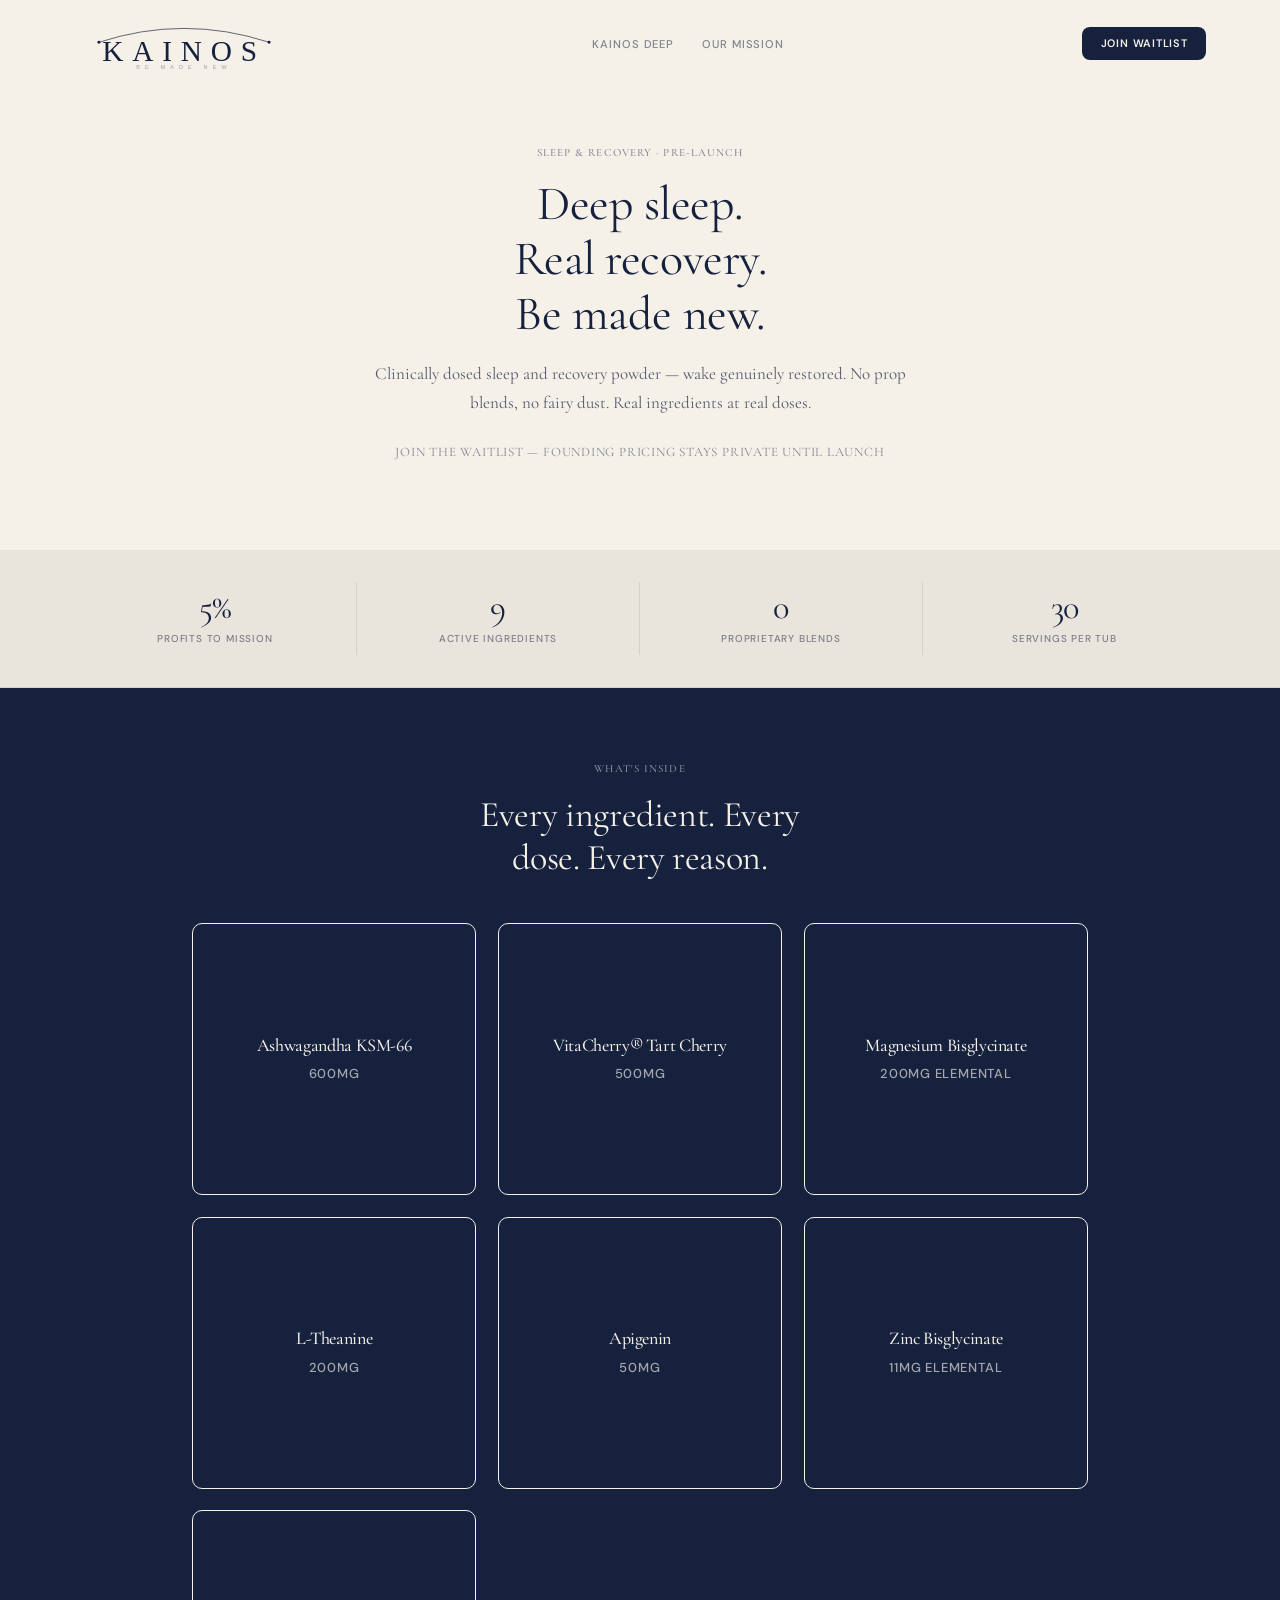
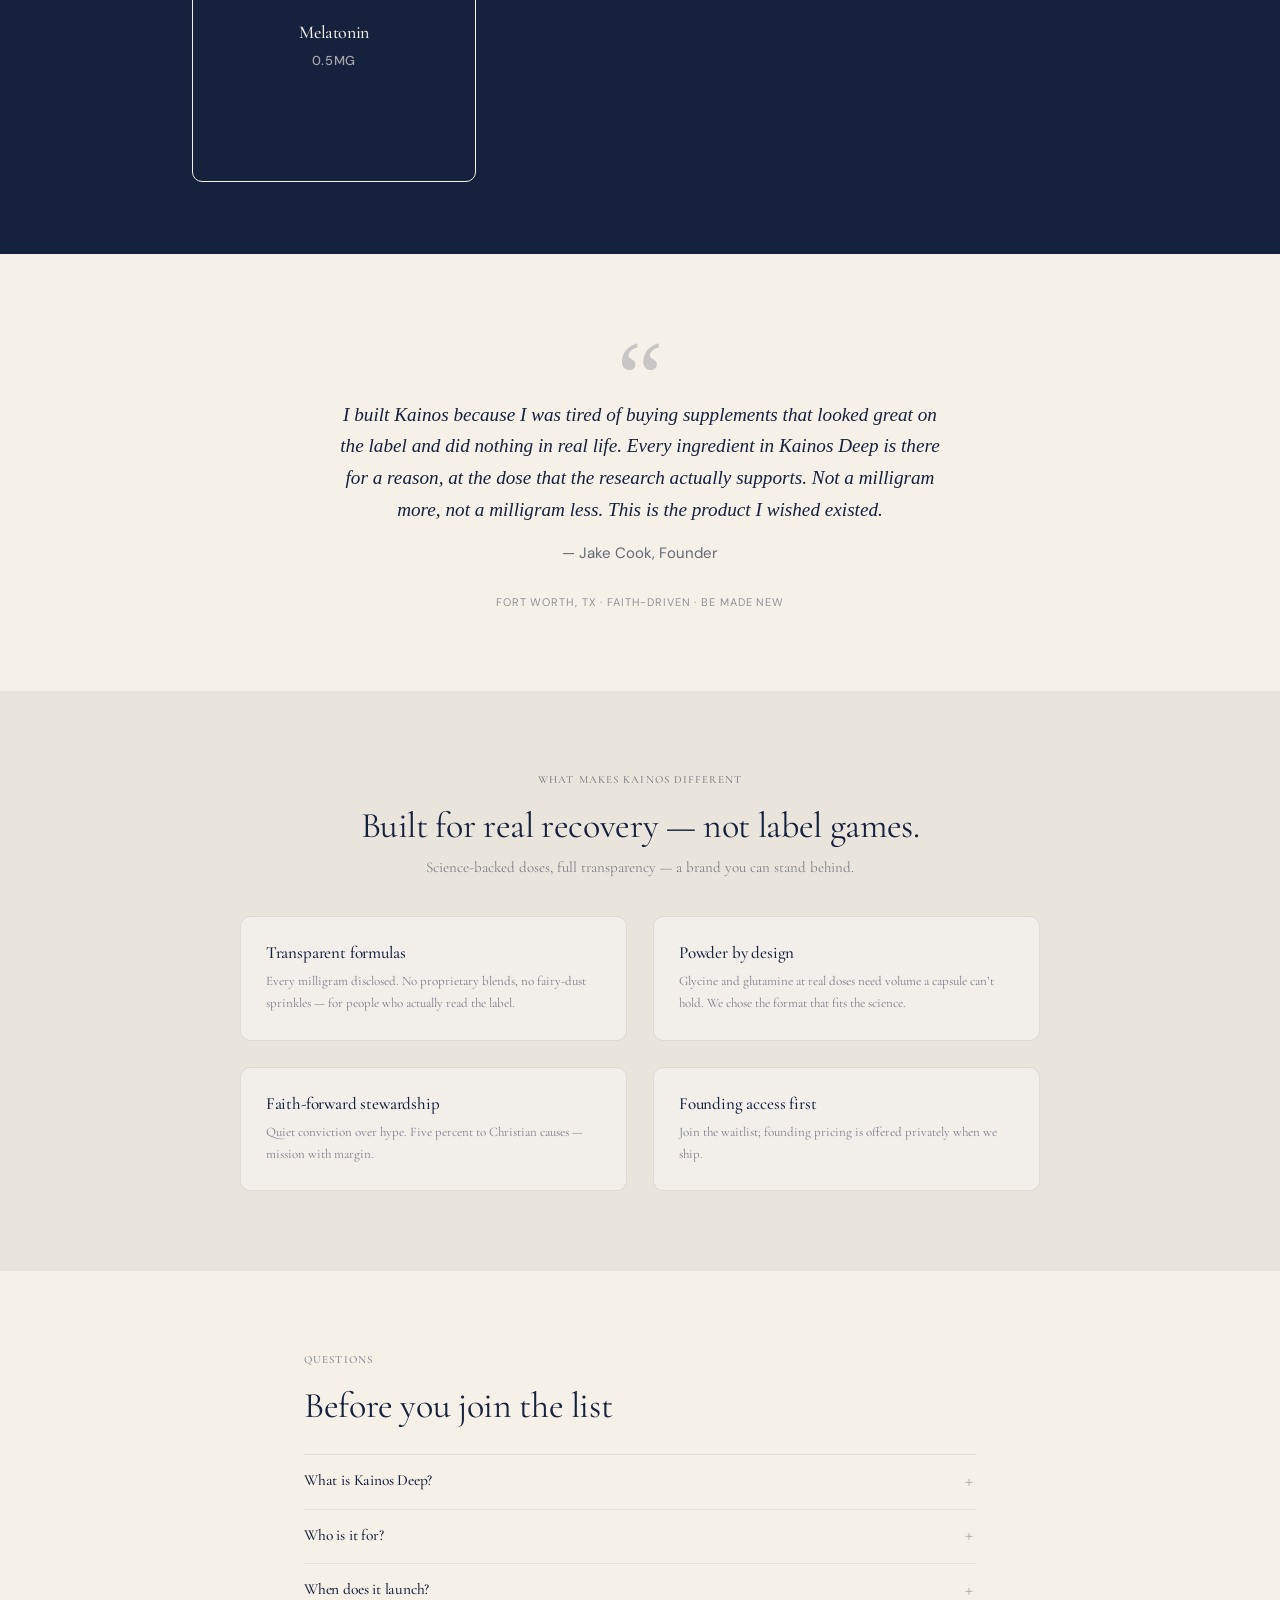
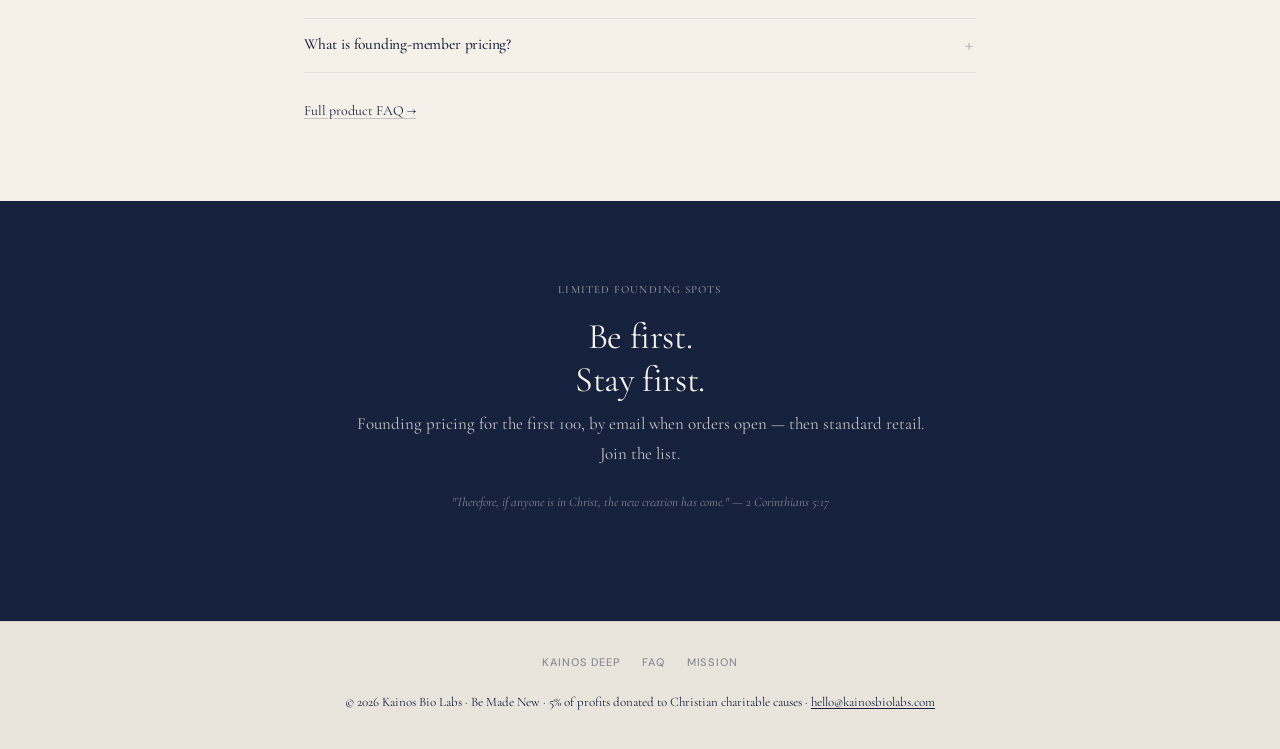
==== commit 6851b1cc: "Home: scroll animations, ingredients grid, founder note, transparent nav - IO: stats count-up (1.5s)" ====
--- a/index.html
+++ b/index.html
@@ -2,7 +2,7 @@
 <html lang="en">
 <head>
 <meta charset="UTF-8" />
-<link rel="canonical" href="https://www.kainosbiolabs.com/"/>
+<link rel="canonical" href="https://kainosbiolabs.com/"/>
 <!-- Google tag (gtag.js) -->
 <script async src="https://www.googletagmanager.com/gtag/js?id=G-3431XCGMX7"></script>
 <script>
@@ -19,10 +19,11 @@
 <meta property="og:title" content="Kainos Bio Labs | Be Made New."/>
 <meta property="og:description" content="Faith-driven, science-backed sleep and recovery. Kainos Deep — coming 2026."/>
 <meta property="og:type" content="website"/>
-<meta property="og:image" content="og-image.png"/>
+<meta property="og:url" content="https://kainosbiolabs.com/"/>
+<meta property="og:image" content="https://kainosbiolabs.com/og-image.png"/>
 <meta property="og:image:width" content="1200"/>
 <meta property="og:image:height" content="630"/>
-<meta name="twitter:image" content="og-image.png"/>
+<meta name="twitter:image" content="https://kainosbiolabs.com/og-image.png"/>
 <meta name="twitter:card" content="summary_large_image"/>
 <meta name="twitter:title" content="Kainos Bio Labs | Be Made New."/>
 <meta name="twitter:description" content="Faith-driven, science-backed sleep and recovery. Kainos Deep — coming 2026."/>
@@ -80,23 +81,155 @@
 <div class="stats-bar" role="region" aria-label="At a glance">
   <div class="stats-bar-inner">
   <div class="stat-item">
-    <div class="stat-num">5%</div>
+    <div class="stat-num js-stat-num" data-target="5" data-format="percent" aria-live="polite">0%</div>
     <div class="stat-label">Profits to mission</div>
   </div>
   <div class="stat-item">
-    <div class="stat-num">9</div>
+    <div class="stat-num js-stat-num" data-target="9" data-format="int" aria-live="polite">0</div>
     <div class="stat-label">Active ingredients</div>
   </div>
   <div class="stat-item">
-    <div class="stat-num">0</div>
+    <div class="stat-num js-stat-num" data-target="0" data-format="int" aria-live="polite">0</div>
     <div class="stat-label">Proprietary blends</div>
   </div>
   <div class="stat-item">
-    <div class="stat-num">30</div>
+    <div class="stat-num js-stat-num" data-target="30" data-format="int" aria-live="polite">0</div>
     <div class="stat-label">Servings per tub</div>
   </div>
   </div>
 </div>
+
+<section id="ingredients" class="ingredients-section section section--navy" aria-labelledby="ingredients-heading">
+  <div class="container container--xl">
+    <p class="eyebrow eyebrow--center eyebrow--on-dark">What&apos;s inside</p>
+    <h2 id="ingredients-heading" class="h-section h-section--on-dark ingredients-section__title">Every ingredient. Every dose. Every reason.</h2>
+    <div class="ingredients-grid">
+      <article class="ingredient-card" tabindex="0">
+        <div class="ingredient-card__inner">
+          <div class="ingredient-card__face ingredient-card__face--front">
+            <h3 class="ingredient-card__name">Ashwagandha KSM-66</h3>
+            <p class="ingredient-card__dose">600mg</p>
+          </div>
+          <div class="ingredient-card__face ingredient-card__face--back">
+            <p class="ingredient-card__label">What it does</p>
+            <p class="ingredient-card__copy">Lowers cortisol — the stress hormone keeping you wired at night</p>
+            <p class="ingredient-card__label">Why this dose</p>
+            <p class="ingredient-card__copy">600mg is the dose used in human clinical trials</p>
+            <p class="ingredient-card__label">Science</p>
+            <p class="ingredient-card__copy ingredient-card__copy--science">Statistically significant cortisol reduction in 8-week double-blind RCT</p>
+          </div>
+        </div>
+      </article>
+      <article class="ingredient-card" tabindex="0">
+        <div class="ingredient-card__inner">
+          <div class="ingredient-card__face ingredient-card__face--front">
+            <h3 class="ingredient-card__name">VitaCherry® Tart Cherry</h3>
+            <p class="ingredient-card__dose">500mg</p>
+          </div>
+          <div class="ingredient-card__face ingredient-card__face--back">
+            <p class="ingredient-card__label">What it does</p>
+            <p class="ingredient-card__copy">Supports natural melatonin production and reduces muscle soreness</p>
+            <p class="ingredient-card__label">Why this dose</p>
+            <p class="ingredient-card__copy">500mg of 10:1 concentrate = 5,000mg whole tart cherry equivalent</p>
+            <p class="ingredient-card__label">Science</p>
+            <p class="ingredient-card__copy ingredient-card__copy--science">Reduces DOMS markers and supports overnight recovery</p>
+          </div>
+        </div>
+      </article>
+      <article class="ingredient-card" tabindex="0">
+        <div class="ingredient-card__inner">
+          <div class="ingredient-card__face ingredient-card__face--front">
+            <h3 class="ingredient-card__name">Magnesium Bisglycinate</h3>
+            <p class="ingredient-card__dose">200mg elemental</p>
+          </div>
+          <div class="ingredient-card__face ingredient-card__face--back">
+            <p class="ingredient-card__label">What it does</p>
+            <p class="ingredient-card__copy">Activates GABA receptors, relaxes muscles, regulates melatonin</p>
+            <p class="ingredient-card__label">Why this dose</p>
+            <p class="ingredient-card__copy">200mg elemental from bisglycinate — highest bioavailability form</p>
+            <p class="ingredient-card__label">Science</p>
+            <p class="ingredient-card__copy ingredient-card__copy--science">Bisglycinate absorbs at ~80% vs 4% for magnesium oxide</p>
+          </div>
+        </div>
+      </article>
+      <article class="ingredient-card" tabindex="0">
+        <div class="ingredient-card__inner">
+          <div class="ingredient-card__face ingredient-card__face--front">
+            <h3 class="ingredient-card__name">L-Theanine</h3>
+            <p class="ingredient-card__dose">200mg</p>
+          </div>
+          <div class="ingredient-card__face ingredient-card__face--back">
+            <p class="ingredient-card__label">What it does</p>
+            <p class="ingredient-card__copy">Calms mental chatter and promotes alpha brain waves without sedation</p>
+            <p class="ingredient-card__label">Why this dose</p>
+            <p class="ingredient-card__copy">200mg is the threshold dose for measurable alpha wave activity</p>
+            <p class="ingredient-card__label">Science</p>
+            <p class="ingredient-card__copy ingredient-card__copy--science">No grogginess, no dependency, no rebound — just quiet focus</p>
+          </div>
+        </div>
+      </article>
+      <article class="ingredient-card" tabindex="0">
+        <div class="ingredient-card__inner">
+          <div class="ingredient-card__face ingredient-card__face--front">
+            <h3 class="ingredient-card__name">Apigenin</h3>
+            <p class="ingredient-card__dose">50mg</p>
+          </div>
+          <div class="ingredient-card__face ingredient-card__face--back">
+            <p class="ingredient-card__label">What it does</p>
+            <p class="ingredient-card__copy">Modulates GABA-A receptors for fast relaxation onset</p>
+            <p class="ingredient-card__label">Why this dose</p>
+            <p class="ingredient-card__copy">50mg from chamomile extract — directionally effective dose</p>
+            <p class="ingredient-card__label">Science</p>
+            <p class="ingredient-card__copy ingredient-card__copy--science">The same mechanism as chamomile tea — concentrated and standardized</p>
+          </div>
+        </div>
+      </article>
+      <article class="ingredient-card" tabindex="0">
+        <div class="ingredient-card__inner">
+          <div class="ingredient-card__face ingredient-card__face--front">
+            <h3 class="ingredient-card__name">Zinc Bisglycinate</h3>
+            <p class="ingredient-card__dose">11mg elemental</p>
+          </div>
+          <div class="ingredient-card__face ingredient-card__face--back">
+            <p class="ingredient-card__label">What it does</p>
+            <p class="ingredient-card__copy">Supports overnight melatonin synthesis and immune function</p>
+            <p class="ingredient-card__label">Why this dose</p>
+            <p class="ingredient-card__copy">11mg elemental — 100% daily value from the most absorbable form</p>
+            <p class="ingredient-card__label">Science</p>
+            <p class="ingredient-card__copy ingredient-card__copy--science">Part of the magnesium-zinc-melatonin trio in an 8-week double-blind RCT</p>
+          </div>
+        </div>
+      </article>
+      <article class="ingredient-card" tabindex="0">
+        <div class="ingredient-card__inner">
+          <div class="ingredient-card__face ingredient-card__face--front">
+            <h3 class="ingredient-card__name">Melatonin</h3>
+            <p class="ingredient-card__dose">0.5mg</p>
+          </div>
+          <div class="ingredient-card__face ingredient-card__face--back">
+            <p class="ingredient-card__label">What it does</p>
+            <p class="ingredient-card__copy">Guides your body&apos;s natural sleep onset signal</p>
+            <p class="ingredient-card__label">Why this dose</p>
+            <p class="ingredient-card__copy">Competitors use 5–10mg. Science supports 0.3–0.5mg for onset.</p>
+            <p class="ingredient-card__label">Science</p>
+            <p class="ingredient-card__copy ingredient-card__copy--science">Higher doses suppress your own melatonin production over time</p>
+          </div>
+        </div>
+      </article>
+    </div>
+  </div>
+</section>
+
+<section class="founder-note section section--cream" aria-labelledby="founder-note-heading">
+  <div class="founder-note__inner">
+    <p class="visually-hidden" id="founder-note-heading">Founder&apos;s note</p>
+    <div class="founder-note__mark" aria-hidden="true">&ldquo;</div>
+    <blockquote class="founder-note__quote">
+      <p>I built Kainos because I was tired of buying supplements that looked great on the label and did nothing in real life. Every ingredient in Kainos Deep is there for a reason, at the dose that the research actually supports. Not a milligram more, not a milligram less. This is the product I wished existed. <span class="founder-note__attribution-inline">— Jake Cook, Founder</span></p>
+    </blockquote>
+    <p class="founder-note__meta">Fort Worth, TX · Faith-driven · Be Made New</p>
+  </div>
+</section>
 
 <section class="home-different section section--secondary" aria-labelledby="home-diff-heading">
   <div class="container container--lg">
@@ -106,19 +239,19 @@
       <p class="product-why__deck">Science-backed doses, full transparency — a brand you can stand behind.</p>
     </header>
     <ul class="home-diff-grid">
-      <li class="home-diff-card">
+      <li class="home-diff-card js-io-home-card" data-stagger="0">
         <h3 class="home-diff-card__title">Transparent formulas</h3>
         <p class="home-diff-card__text">Every milligram disclosed. No proprietary blends, no fairy-dust sprinkles — for people who actually read the label.</p>
       </li>
-      <li class="home-diff-card">
+      <li class="home-diff-card js-io-home-card" data-stagger="1">
         <h3 class="home-diff-card__title">Powder by design</h3>
         <p class="home-diff-card__text">Glycine and glutamine at real doses need volume a capsule can’t hold. We chose the format that fits the science.</p>
       </li>
-      <li class="home-diff-card">
+      <li class="home-diff-card js-io-home-card" data-stagger="2">
         <h3 class="home-diff-card__title">Faith-forward stewardship</h3>
         <p class="home-diff-card__text">Quiet conviction over hype. Five percent to Christian causes — mission with margin.</p>
       </li>
-      <li class="home-diff-card">
+      <li class="home-diff-card js-io-home-card" data-stagger="3">
         <h3 class="home-diff-card__title">Founding access first</h3>
         <p class="home-diff-card__text">Join the waitlist; founding pricing is offered privately when we ship.</p>
       </li>
@@ -133,25 +266,25 @@
       <h2 id="home-faq-heading" class="h-section">Before you join the list</h2>
     </header>
     <div class="product-disclosure-stack product-disclosure-stack--editorial site-faq__stack">
-      <details class="product-disclosure">
+      <details class="product-disclosure js-io-disclosure">
         <summary class="product-disclosure__summary">What is Kainos Deep?</summary>
         <div class="product-disclosure__body">
           <p>A nightly sleep and recovery powder with nine clinically dosed ingredients — transparent labeling, no proprietary blends, thirty servings per tub.</p>
         </div>
       </details>
-      <details class="product-disclosure">
+      <details class="product-disclosure js-io-disclosure">
         <summary class="product-disclosure__summary">Who is it for?</summary>
         <div class="product-disclosure__body">
           <p>Adults who train hard, work long days, and want to wake up restored — not wired, not groggy. If you’re pregnant, nursing, or on medication, ask your doctor first.</p>
         </div>
       </details>
-      <details class="product-disclosure">
+      <details class="product-disclosure js-io-disclosure">
         <summary class="product-disclosure__summary">When does it launch?</summary>
         <div class="product-disclosure__body">
           <p>Pre-launch for 2026. Waitlist members hear first, with private founding access before retail.</p>
         </div>
       </details>
-      <details class="product-disclosure">
+      <details class="product-disclosure js-io-disclosure">
         <summary class="product-disclosure__summary">What is founding-member pricing?</summary>
         <div class="product-disclosure__body">
           <p>Limited spots at subscriber-only rates — never published here. When they’re filled, pricing moves to planned retail.</p>
@@ -162,8 +295,8 @@
   </div>
 </section>
 
-<section class="cta-band" aria-labelledby="cta-home-heading">
-  <div class="cta-band__inner">
+<section class="cta-band js-io-cta-band" aria-labelledby="cta-home-heading">
+  <div class="cta-band__inner js-io-cta-inner">
     <p class="eyebrow eyebrow--on-dark">Limited founding spots</p>
     <h2 id="cta-home-heading" class="h-section h-section--on-dark">Be first.<br>Stay first.</h2>
     <p class="lead lead--on-dark">Founding pricing for the first 100, by email when orders open — then standard retail. Join the list.</p>
--- a/styles.css
+++ b/styles.css
@@ -310,18 +310,40 @@
   font-size: 1rem;
 }
 
-/* NAV */
+/* NAV — transparent at top; solid navy after scroll (see main.js, 60px) */
 .site-nav {
   position: fixed; top: 0; left: 0; right: 0; z-index: 100;
+  background: transparent;
+  backdrop-filter: none;
+  -webkit-backdrop-filter: none;
+  border-bottom: 1px solid transparent;
+  box-shadow: none;
+  transition: background-color 0.35s ease, border-color 0.35s ease, box-shadow 0.35s ease;
+}
+.site-nav.is-scrolled {
+  background: #16213E;
+  border-bottom: 1px solid rgba(245, 240, 232, 0.22);
+  box-shadow: 0 4px 24px rgba(0, 0, 0, 0.12);
+}
+.site-nav.is-scrolled .nav-links a {
+  color: rgba(245, 240, 232, 0.72);
+}
+.site-nav.is-scrolled .nav-links a:hover {
+  color: var(--cream);
+}
+.site-nav.is-scrolled .nav-logo-img {
+  filter: brightness(0) invert(1);
+}
+.site-nav.is-scrolled .nav-toggle span {
+  background: var(--cream);
+}
+.site-nav.is-scrolled .nav-cta {
+  background: var(--cream);
+  color: #16213E;
+}
+.site-nav.is-scrolled .nav-cta:hover {
   background: rgba(245, 240, 232, 0.92);
-  backdrop-filter: blur(18px) saturate(1.1);
-  -webkit-backdrop-filter: blur(18px) saturate(1.1);
-  border-bottom: 1px solid var(--border);
-  box-shadow: var(--shadow-sm);
-  transition: box-shadow 0.25s ease;
-}
-.site-nav.is-scrolled {
-  box-shadow: 0 4px 24px rgba(22, 33, 62, 0.06);
+  color: #16213E;
 }
 .nav-inner {
   max-width: 1180px; margin: 0 auto;
@@ -1722,3 +1744,252 @@
   color: var(--text);
   font-weight: 500;
 }
+
+/* ========== Home: scroll animations (see main.js) ========== */
+.js-io-home-card {
+  opacity: 0;
+  transform: translateY(22px);
+  transition:
+    opacity 0.55s ease,
+    transform 0.55s ease;
+  transition-delay: calc(var(--io-stagger, 0) * 100ms);
+}
+.js-io-home-card.is-io-visible {
+  opacity: 1;
+  transform: none;
+}
+.js-io-disclosure {
+  opacity: 0;
+  transform: translateY(10px);
+  transition: opacity 0.45s ease, transform 0.45s ease;
+}
+.js-io-disclosure.is-io-visible {
+  opacity: 1;
+  transform: none;
+}
+.js-io-cta-inner {
+  opacity: 0;
+  transform: translateY(18px);
+  transition: opacity 0.55s ease, transform 0.55s ease;
+}
+.js-io-cta-inner.is-io-visible {
+  opacity: 1;
+  transform: none;
+}
+@media (prefers-reduced-motion: reduce) {
+  .js-io-home-card,
+  .js-io-disclosure,
+  .js-io-cta-inner {
+    opacity: 1;
+    transform: none;
+    transition: none;
+  }
+}
+
+/* ========== Ingredients (index) ========== */
+.ingredients-section {
+  padding-top: clamp(3.25rem, 7vw, 4.5rem);
+  padding-bottom: clamp(3.25rem, 7vw, 4.5rem);
+}
+.ingredients-section__title {
+  text-align: center;
+  max-width: 22rem;
+  margin-left: auto;
+  margin-right: auto;
+  margin-bottom: 0.25rem;
+}
+.ingredients-grid {
+  display: grid;
+  grid-template-columns: repeat(3, minmax(0, 1fr));
+  gap: clamp(1rem, 2.5vw, 1.35rem);
+  margin-top: clamp(2rem, 4vw, 2.75rem);
+  list-style: none;
+}
+.ingredient-card {
+  perspective: 1100px;
+  min-height: 17rem;
+  outline: none;
+}
+.ingredient-card:focus-visible {
+  outline: 2px solid rgba(245, 240, 232, 0.5);
+  outline-offset: 4px;
+}
+.ingredient-card__inner {
+  position: relative;
+  width: 100%;
+  height: 100%;
+  min-height: 17rem;
+  transform-style: preserve-3d;
+  transition: transform 0.65s cubic-bezier(0.4, 0, 0.2, 1);
+}
+.ingredient-card__face {
+  position: absolute;
+  inset: 0;
+  display: flex;
+  flex-direction: column;
+  justify-content: center;
+  backface-visibility: hidden;
+  -webkit-backface-visibility: hidden;
+  border-radius: var(--radius-md);
+  border: 1px solid var(--cream);
+  padding: 1.2rem 1.1rem;
+  background: #16213E;
+}
+.ingredient-card__face--front {
+  text-align: center;
+}
+.ingredient-card__name {
+  font-family: var(--font-serif);
+  font-size: 1.125rem;
+  font-weight: 500;
+  color: var(--cream);
+  letter-spacing: -0.02em;
+  line-height: 1.25;
+  margin: 0 0 0.5rem;
+}
+.ingredient-card__dose {
+  font-family: var(--font-sans);
+  font-size: 0.8125rem;
+  font-weight: 500;
+  letter-spacing: 0.06em;
+  text-transform: uppercase;
+  color: rgba(245, 240, 232, 0.65);
+  margin: 0;
+}
+.ingredient-card__face--back {
+  transform: rotateY(180deg);
+  justify-content: flex-start;
+  text-align: left;
+  overflow-y: auto;
+}
+.ingredient-card__label {
+  font-family: var(--font-sans);
+  font-size: 0.625rem;
+  font-weight: 600;
+  letter-spacing: 0.1em;
+  text-transform: uppercase;
+  color: rgba(245, 240, 232, 0.45);
+  margin: 0.65rem 0 0.2rem;
+}
+.ingredient-card__label:first-child {
+  margin-top: 0;
+}
+.ingredient-card__copy {
+  font-family: var(--font-sans);
+  font-size: 0.8125rem;
+  line-height: 1.55;
+  color: rgba(245, 240, 232, 0.88);
+  margin: 0;
+}
+.ingredient-card__copy--science {
+  font-family: var(--font-serif);
+  font-size: 0.8125rem;
+  color: rgba(245, 240, 232, 0.72);
+  font-style: italic;
+}
+@media (hover: hover) and (pointer: fine) {
+  .ingredient-card:hover .ingredient-card__inner {
+    transform: rotateY(180deg);
+  }
+}
+.ingredient-card.is-flipped .ingredient-card__inner {
+  transform: rotateY(180deg);
+}
+@media (prefers-reduced-motion: reduce) {
+  .ingredient-card {
+    perspective: none;
+    min-height: auto;
+  }
+  .ingredient-card__inner {
+    transform: none !important;
+    transition: none;
+    display: flex;
+    flex-direction: column;
+    gap: 1rem;
+    min-height: auto;
+  }
+  .ingredient-card__face {
+    position: relative;
+    inset: auto;
+    transform: none !important;
+    backface-visibility: visible;
+    -webkit-backface-visibility: visible;
+  }
+  .ingredient-card__face--back {
+    padding-top: 0;
+  }
+}
+@media (max-width: 900px) {
+  .ingredients-grid {
+    grid-template-columns: repeat(2, minmax(0, 1fr));
+  }
+}
+@media (max-width: 640px) {
+  .ingredients-grid {
+    grid-template-columns: 1fr;
+  }
+}
+
+/* ========== Founder note (index) ========== */
+.founder-note__inner {
+  max-width: 40rem;
+  margin: 0 auto;
+  text-align: center;
+  position: relative;
+  padding: 0 1rem;
+}
+.founder-note__mark {
+  font-family: Georgia, 'Times New Roman', serif;
+  font-size: clamp(4rem, 12vw, 6.5rem);
+  font-weight: 400;
+  line-height: 0.85;
+  color: #16213E;
+  opacity: 0.2;
+  margin-bottom: -1.5rem;
+  user-select: none;
+}
+.founder-note__quote {
+  border: 0;
+  margin: 0;
+  padding: 0;
+}
+.founder-note__quote p {
+  font-family: Georgia, 'Times New Roman', serif;
+  font-size: clamp(1.05rem, 2.2vw, 1.2rem);
+  line-height: 1.65;
+  color: var(--text);
+  font-style: italic;
+  margin: 0;
+}
+.founder-note__attribution-inline {
+  font-style: normal;
+  font-family: var(--font-sans);
+  font-size: 0.9375rem;
+  color: rgba(var(--text-rgb), 0.65);
+  display: block;
+  margin-top: 1rem;
+}
+.founder-note__meta {
+  font-family: var(--font-sans);
+  font-size: 0.6875rem;
+  letter-spacing: 0.08em;
+  text-transform: uppercase;
+  color: rgba(var(--text-rgb), 0.45);
+  margin-top: 1.75rem;
+}
+
+/* Mobile menu when nav is scrolled (navy bar) */
+@media (max-width: 768px) {
+  .site-nav.is-scrolled .nav-links {
+    background: rgba(22, 33, 62, 0.98);
+    border-bottom: 1px solid rgba(245, 240, 232, 0.12);
+    box-shadow: 0 16px 40px rgba(0, 0, 0, 0.25);
+  }
+  .site-nav.is-scrolled .nav-links a {
+    color: rgba(245, 240, 232, 0.92);
+    border-bottom-color: rgba(245, 240, 232, 0.1);
+  }
+  .site-nav.is-scrolled .nav-links a:hover {
+    color: var(--cream);
+  }
+}
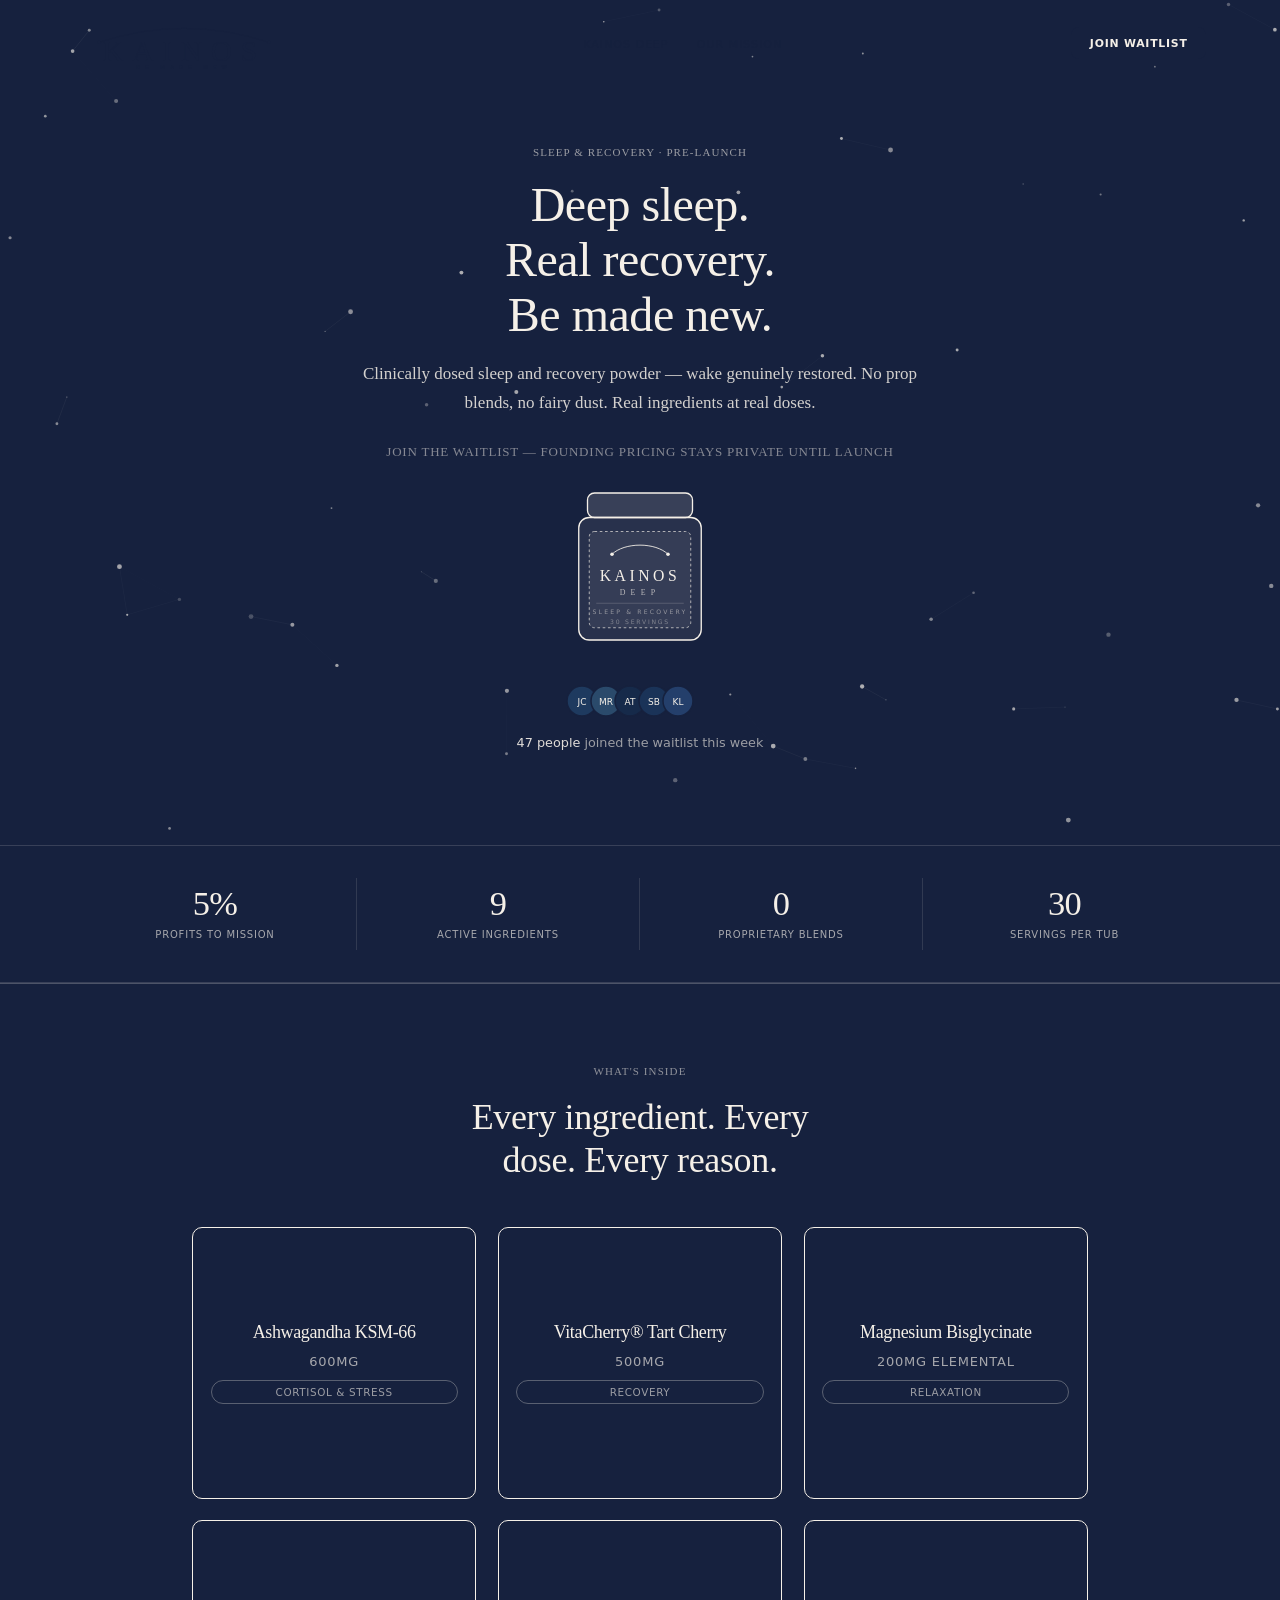
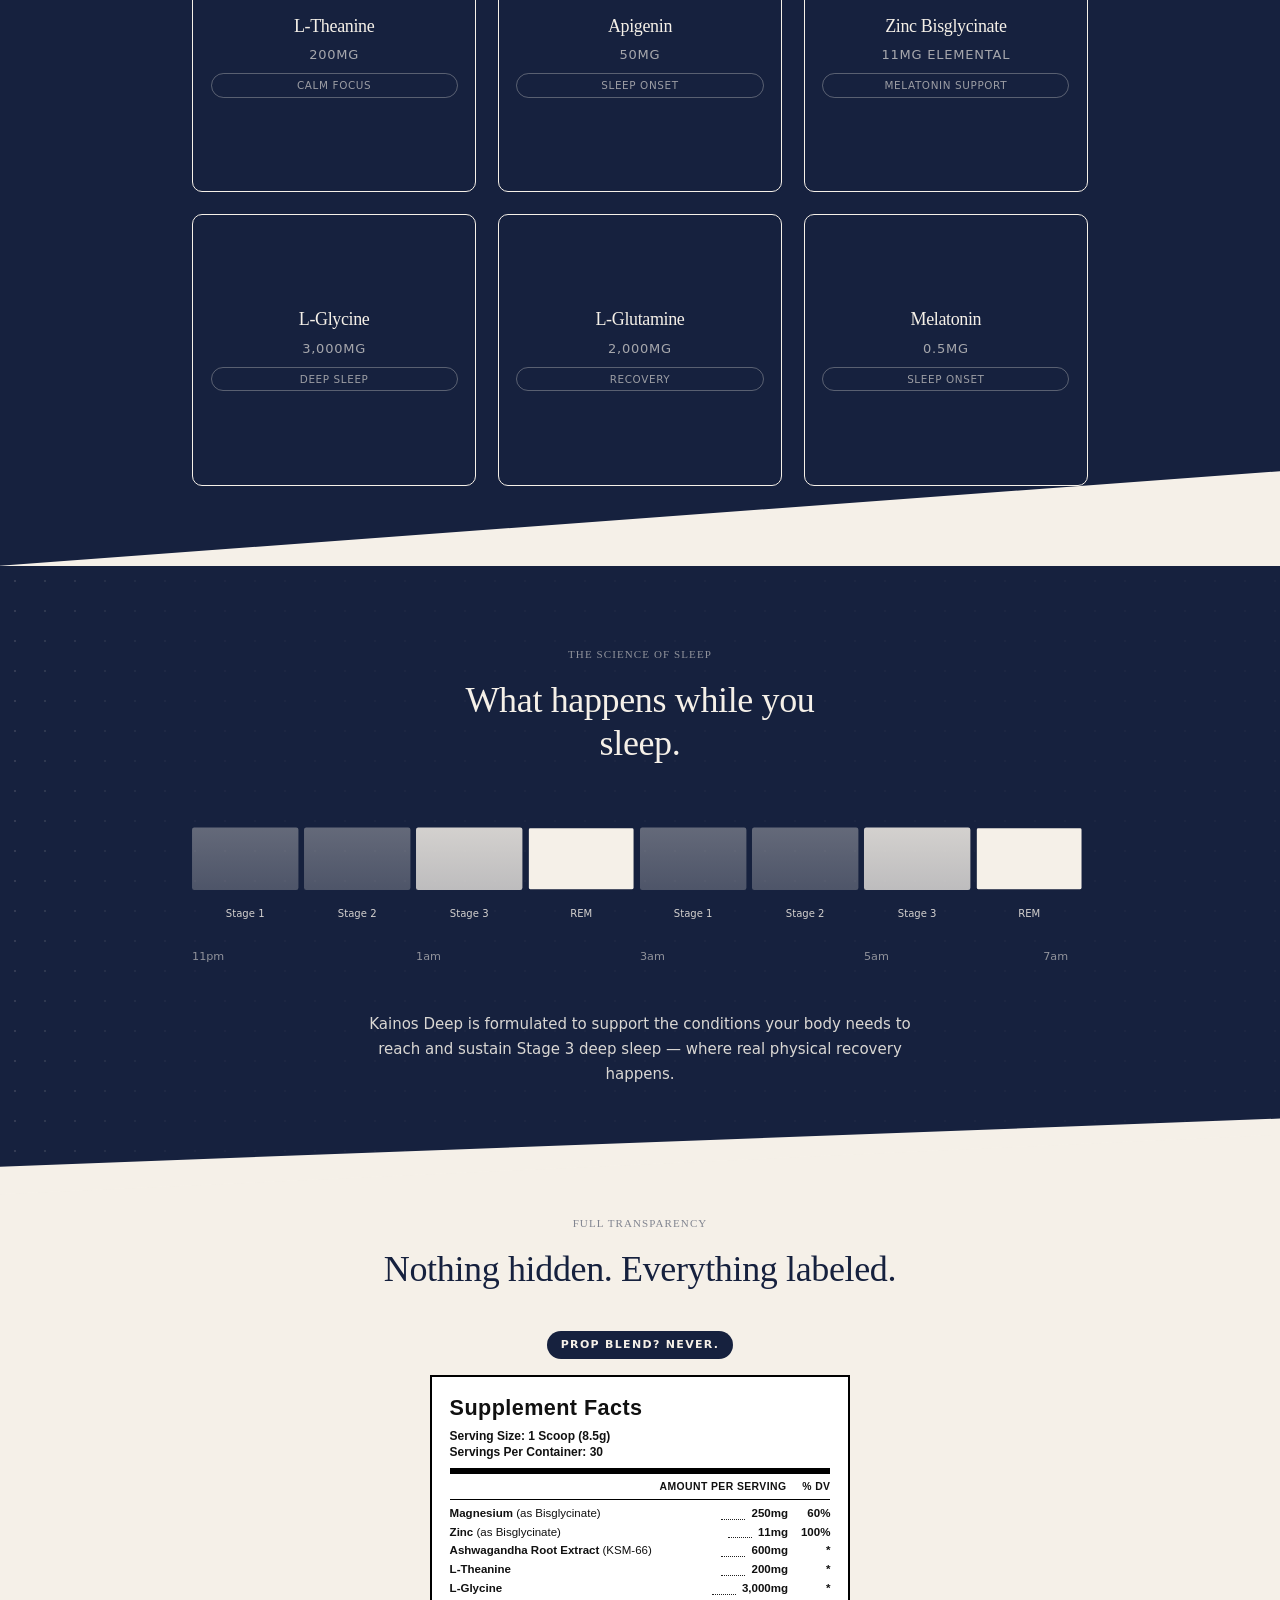
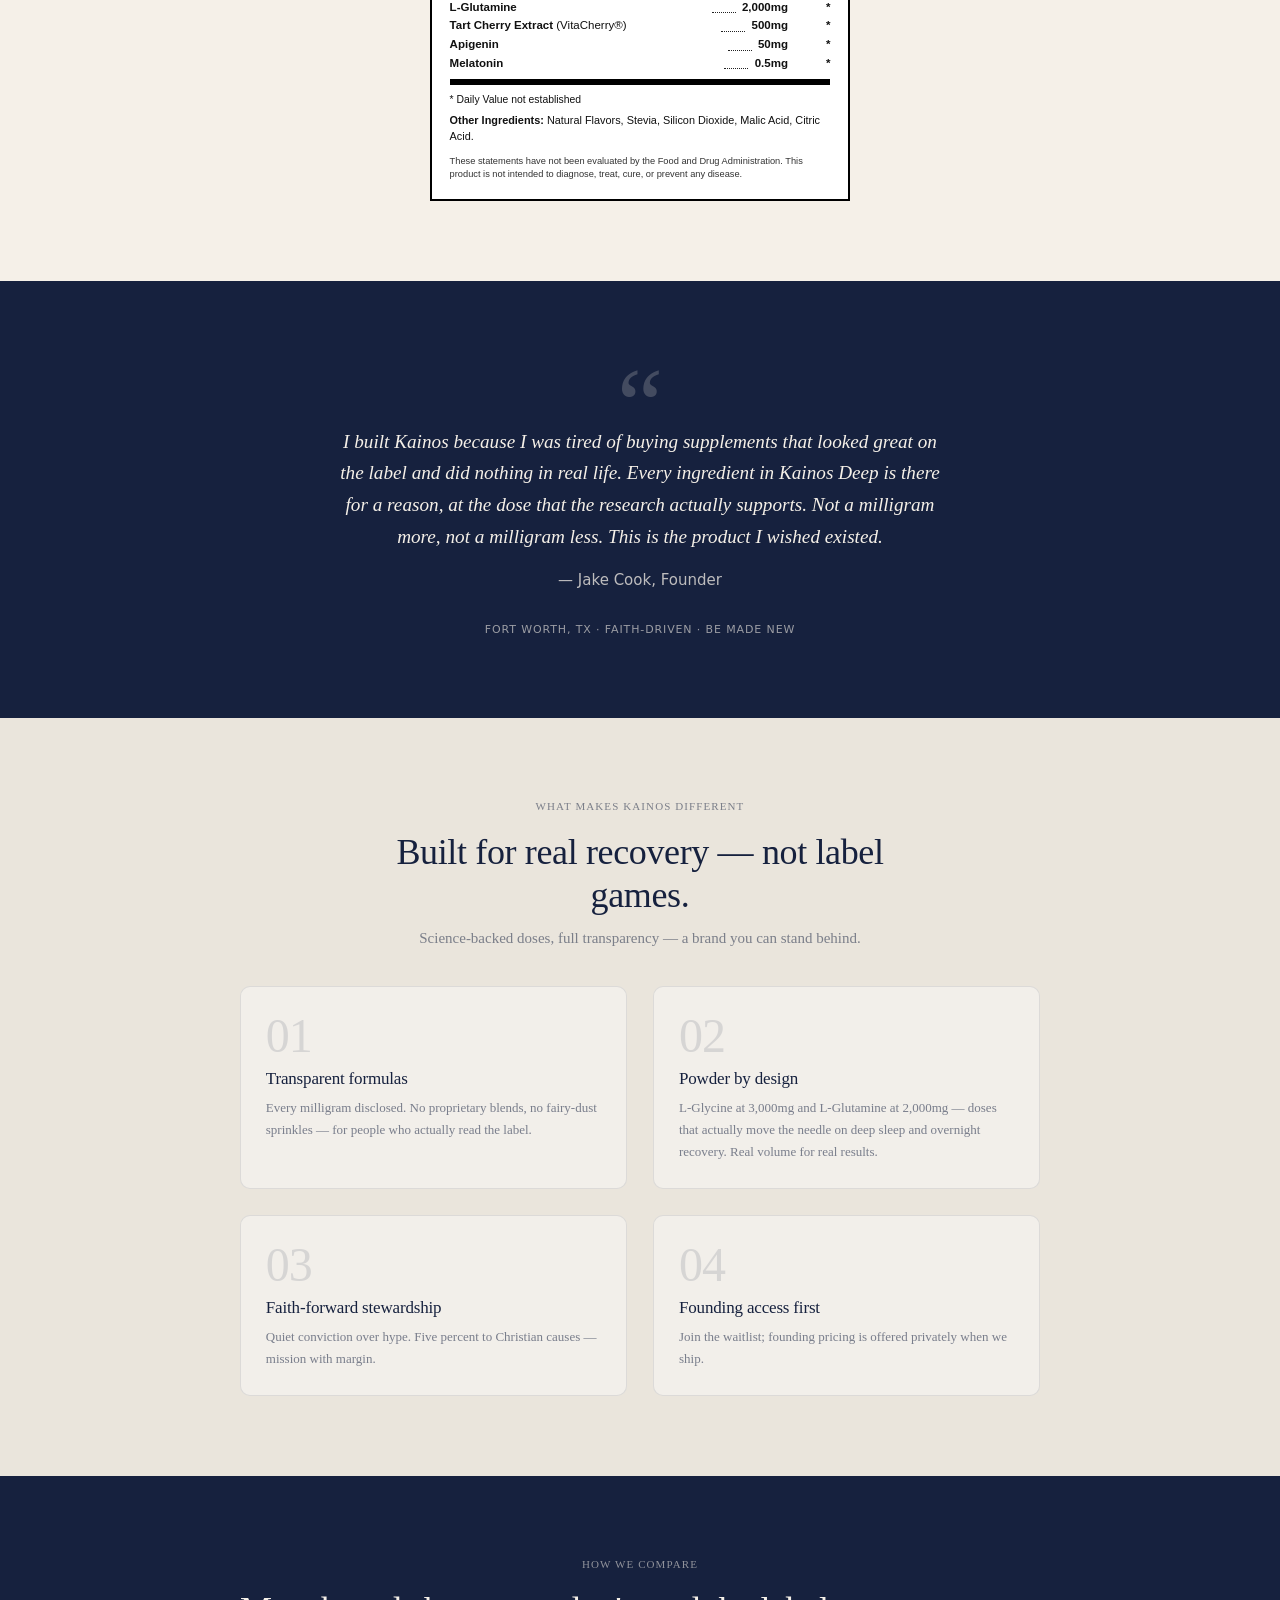
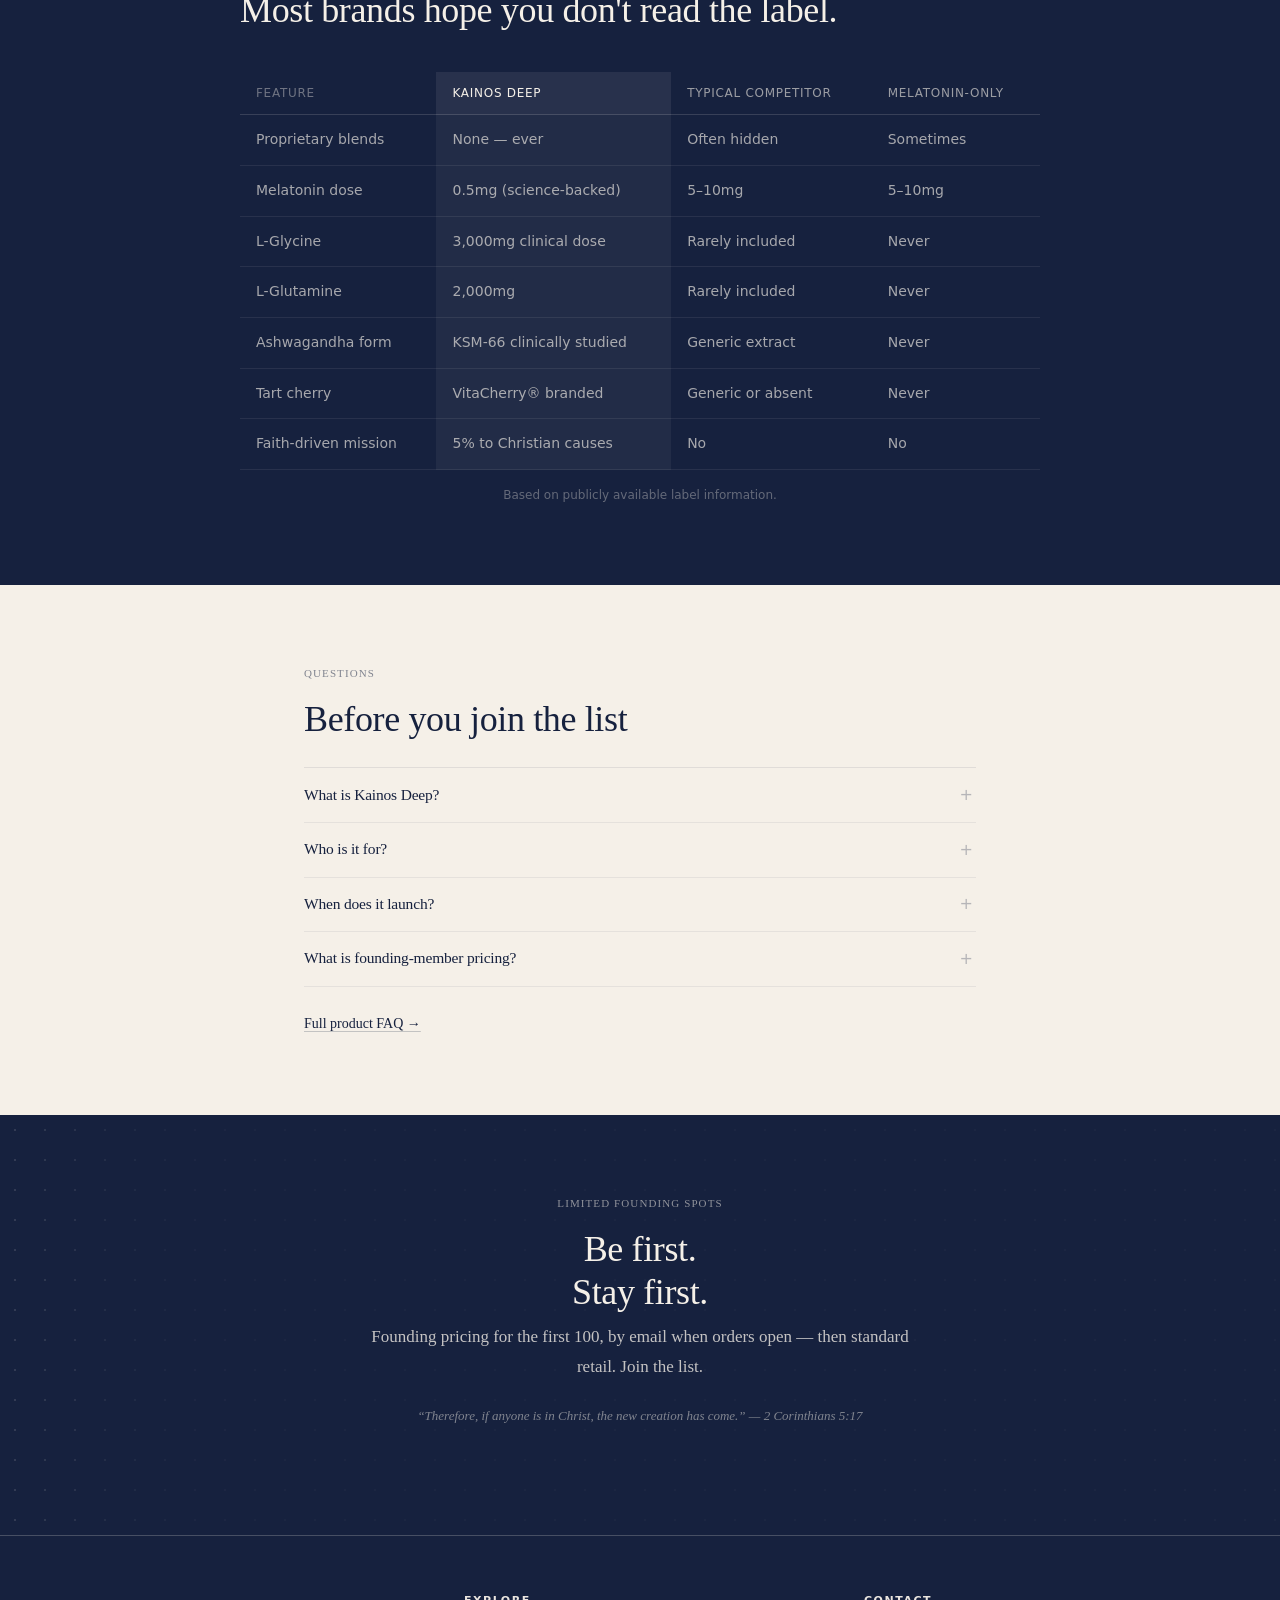
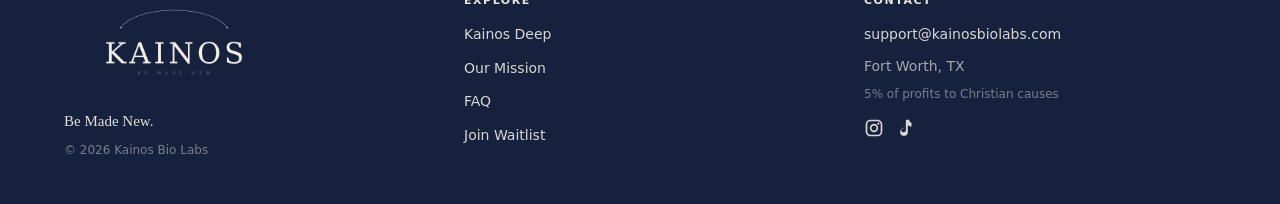
==== commit c6aff48b: "Homepage updates: hero, sections, stats bar, comparison table, scroll progress - Navy stats bar, foo" ====
--- a/index.html
+++ b/index.html
@@ -2,6 +2,11 @@
 <html lang="en">
 <head>
 <meta charset="UTF-8" />
+<meta http-equiv="X-Content-Type-Options" content="nosniff"/>
+<meta http-equiv="X-Frame-Options" content="SAMEORIGIN"/>
+<meta http-equiv="Referrer-Policy" content="strict-origin-when-cross-origin"/>
+<meta http-equiv="Permissions-Policy" content="camera=(), microphone=(), geolocation=(), payment=()"/>
+<meta http-equiv="Content-Security-Policy" content="default-src 'self'; script-src 'self' 'unsafe-inline' https://www.googletagmanager.com https://static.klaviyo.com https://www.klaviyo.com; style-src 'self' 'unsafe-inline' https://fonts.googleapis.com; font-src https://fonts.gstatic.com; img-src 'self' data: https:; connect-src 'self' https://www.google-analytics.com https://analytics.google.com https://www.googletagmanager.com https://www.klaviyo.com https://a.klaviyo.com; frame-ancestors 'none';"/>
 <link rel="canonical" href="https://kainosbiolabs.com/"/>
 <!-- Google tag (gtag.js) -->
 <script async src="https://www.googletagmanager.com/gtag/js?id=G-3431XCGMX7"></script>
@@ -44,36 +49,72 @@
 <script src="main.js" defer></script>
 </head>
 <body>
+<div id="scroll-progress" aria-hidden="true"></div>
 
 <a class="skip-link" href="#main">Skip to content</a>
 
 <header>
 <nav class="site-nav" id="site-nav" aria-label="Primary">
   <div class="nav-inner">
-    <a class="nav-logo" href="index.html" aria-label="Kainos Bio Labs — home">
+    <a class="nav-logo" href="index.html" aria-label="Kainos Bio Labs — home" data-nav-match="home">
       <img class="nav-logo-img" src="kainos-logo-navy-transparent.svg" width="600" height="180" alt="" decoding="async" fetchpriority="high"/>
     </a>
     <button type="button" class="nav-toggle" aria-expanded="false" aria-controls="nav-menu" aria-label="Open menu">
       <span></span><span></span><span></span>
     </button>
     <ul class="nav-links" id="nav-menu">
-      <li><a href="product.html">Kainos Deep</a></li>
-      <li><a href="about.html">Our Mission</a></li>
-      <li class="nav-cta-mobile-item"><button type="button" class="nav-cta nav-cta--full" data-scroll="waitlist">Join waitlist</button></li>
+      <li><a href="product.html" data-nav-match="product">Kainos Deep</a></li>
+      <li><a href="about.html" data-nav-match="about">Our Mission</a></li>
+      <li class="nav-cta-mobile-item"><button type="button" class="nav-cta nav-cta--full" data-scroll="waitlist" data-nav-match="waitlist">Join waitlist</button></li>
     </ul>
-    <button type="button" class="nav-cta" data-scroll="waitlist">Join waitlist</button>
+    <button type="button" class="nav-cta" data-scroll="waitlist" data-nav-match="waitlist">Join waitlist</button>
   </div>
 </nav>
 </header>
 
 <main id="main">
 
-<section id="waitlist" class="hero-klaviyo section section--center section--cream">
+<section id="waitlist" class="hero-klaviyo section section--center section--navy" data-nav-target="home">
+  <canvas id="hero-canvas" aria-hidden="true"></canvas>
   <div class="container container--narrow">
-    <p class="eyebrow eyebrow--center">Sleep &amp; recovery · Pre-launch</p>
-    <h1 class="h-display h-display--center">Deep sleep.<br>Real recovery.<br>Be made new.</h1>
-    <p class="lead lead--center">Clinically dosed sleep and recovery powder — wake genuinely restored. No prop blends, no fairy dust. Real ingredients at real doses.</p>
-    <p class="caption caption--center">Join the waitlist — founding pricing stays private until launch</p>
+    <p class="eyebrow eyebrow--center hero-eyebrow">Sleep &amp; recovery · Pre-launch</p>
+    <h1 class="h-display h-display--center h-display--on-dark">Deep sleep.<br>Real recovery.<br>Be made new.</h1>
+    <p class="lead lead--center hero-lead">Clinically dosed sleep and recovery powder — wake genuinely restored. No prop blends, no fairy dust. Real ingredients at real doses.</p>
+    <p class="caption caption--center hero-caption">Join the waitlist — founding pricing stays private until launch</p>
+    <div class="hero-tub" aria-hidden="true">
+      <svg viewBox="0 0 160 200" width="140" height="175" xmlns="http://www.w3.org/2000/svg" aria-hidden="true">
+        <rect x="20" y="8" width="120" height="28" rx="8" fill="#F5F0E8" fill-opacity="0.15" stroke="#F5F0E8" stroke-width="1.5"/>
+        <rect x="10" y="36" width="140" height="140" rx="12" fill="#F5F0E8" fill-opacity="0.08" stroke="#F5F0E8" stroke-width="1.5"/>
+        <rect x="22" y="52" width="116" height="110" rx="6" fill="#F5F0E8" fill-opacity="0.06" stroke="#F5F0E8" stroke-width="0.75" stroke-dasharray="3 3"/>
+        <path d="M 48,78 C 62,64 98,64 112,78" fill="none" stroke="#F5F0E8" stroke-width="1" stroke-linecap="round"/>
+        <circle cx="48" cy="78" r="2" fill="#F5F0E8"/>
+        <circle cx="112" cy="78" r="2" fill="#F5F0E8"/>
+        <text x="80" y="108" text-anchor="middle" font-family="Georgia, serif" font-size="18" letter-spacing="4" fill="#F5F0E8" font-weight="400">KAINOS</text>
+        <text x="80" y="124" text-anchor="middle" font-family="Georgia, serif" font-size="9" letter-spacing="6" fill="#F5F0E8" fill-opacity="0.7">DEEP</text>
+        <line x1="30" y1="134" x2="130" y2="134" stroke="#F5F0E8" stroke-width="0.5" stroke-opacity="0.4"/>
+        <text x="80" y="146" text-anchor="middle" font-family="system-ui, sans-serif" font-size="7" letter-spacing="2.5" fill="#F5F0E8" fill-opacity="0.5">SLEEP &amp; RECOVERY</text>
+        <text x="80" y="158" text-anchor="middle" font-family="system-ui, sans-serif" font-size="7" letter-spacing="2" fill="#F5F0E8" fill-opacity="0.4">30 SERVINGS</text>
+      </svg>
+    </div>
+    <div class="hero-social-proof">
+      <div class="hero-social-proof__avatars" aria-hidden="true">
+        <svg width="148" height="32" viewBox="0 0 148 32" xmlns="http://www.w3.org/2000/svg">
+          <circle cx="16" cy="16" r="15" fill="#1e3a5f" stroke="#16213E" stroke-width="1.5"/>
+          <text x="16" y="20" text-anchor="middle" font-family="DM Sans,system-ui" font-size="9" fill="#F5F0E8">JC</text>
+          <circle cx="40" cy="16" r="15" fill="#2a4a6b" stroke="#16213E" stroke-width="1.5"/>
+          <text x="40" y="20" text-anchor="middle" font-family="DM Sans,system-ui" font-size="9" fill="#F5F0E8">MR</text>
+          <circle cx="64" cy="16" r="15" fill="#162a4a" stroke="#16213E" stroke-width="1.5"/>
+          <text x="64" y="20" text-anchor="middle" font-family="DM Sans,system-ui" font-size="9" fill="#F5F0E8">AT</text>
+          <circle cx="88" cy="16" r="15" fill="#1a3358" stroke="#16213E" stroke-width="1.5"/>
+          <text x="88" y="20" text-anchor="middle" font-family="DM Sans,system-ui" font-size="9" fill="#F5F0E8">SB</text>
+          <circle cx="112" cy="16" r="15" fill="#243f6b" stroke="#16213E" stroke-width="1.5"/>
+          <text x="112" y="20" text-anchor="middle" font-family="DM Sans,system-ui" font-size="9" fill="#F5F0E8">KL</text>
+        </svg>
+      </div>
+      <p class="hero-social-proof__text">
+        <strong>47 people</strong> joined the waitlist this week
+      </p>
+    </div>
     <div class="klaviyo-form-V8hLfp"></div>
   </div>
 </section>
@@ -99,7 +140,7 @@
   </div>
 </div>
 
-<section id="ingredients" class="ingredients-section section section--navy" aria-labelledby="ingredients-heading">
+<section id="ingredients" class="ingredients-section section section--navy section--wave-bottom" aria-labelledby="ingredients-heading" data-nav-target="product">
   <div class="container container--xl">
     <p class="eyebrow eyebrow--center eyebrow--on-dark">What&apos;s inside</p>
     <h2 id="ingredients-heading" class="h-section h-section--on-dark ingredients-section__title">Every ingredient. Every dose. Every reason.</h2>
@@ -109,6 +150,7 @@
           <div class="ingredient-card__face ingredient-card__face--front">
             <h3 class="ingredient-card__name">Ashwagandha KSM-66</h3>
             <p class="ingredient-card__dose">600mg</p>
+            <span class="ingredient-card__tag">Cortisol &amp; stress</span>
           </div>
           <div class="ingredient-card__face ingredient-card__face--back">
             <p class="ingredient-card__label">What it does</p>
@@ -125,6 +167,7 @@
           <div class="ingredient-card__face ingredient-card__face--front">
             <h3 class="ingredient-card__name">VitaCherry® Tart Cherry</h3>
             <p class="ingredient-card__dose">500mg</p>
+            <span class="ingredient-card__tag">Recovery</span>
           </div>
           <div class="ingredient-card__face ingredient-card__face--back">
             <p class="ingredient-card__label">What it does</p>
@@ -141,6 +184,7 @@
           <div class="ingredient-card__face ingredient-card__face--front">
             <h3 class="ingredient-card__name">Magnesium Bisglycinate</h3>
             <p class="ingredient-card__dose">200mg elemental</p>
+            <span class="ingredient-card__tag">Relaxation</span>
           </div>
           <div class="ingredient-card__face ingredient-card__face--back">
             <p class="ingredient-card__label">What it does</p>
@@ -157,6 +201,7 @@
           <div class="ingredient-card__face ingredient-card__face--front">
             <h3 class="ingredient-card__name">L-Theanine</h3>
             <p class="ingredient-card__dose">200mg</p>
+            <span class="ingredient-card__tag">Calm focus</span>
           </div>
           <div class="ingredient-card__face ingredient-card__face--back">
             <p class="ingredient-card__label">What it does</p>
@@ -173,6 +218,7 @@
           <div class="ingredient-card__face ingredient-card__face--front">
             <h3 class="ingredient-card__name">Apigenin</h3>
             <p class="ingredient-card__dose">50mg</p>
+            <span class="ingredient-card__tag">Sleep onset</span>
           </div>
           <div class="ingredient-card__face ingredient-card__face--back">
             <p class="ingredient-card__label">What it does</p>
@@ -189,6 +235,7 @@
           <div class="ingredient-card__face ingredient-card__face--front">
             <h3 class="ingredient-card__name">Zinc Bisglycinate</h3>
             <p class="ingredient-card__dose">11mg elemental</p>
+            <span class="ingredient-card__tag">Melatonin support</span>
           </div>
           <div class="ingredient-card__face ingredient-card__face--back">
             <p class="ingredient-card__label">What it does</p>
@@ -197,6 +244,40 @@
             <p class="ingredient-card__copy">11mg elemental — 100% daily value from the most absorbable form</p>
             <p class="ingredient-card__label">Science</p>
             <p class="ingredient-card__copy ingredient-card__copy--science">Part of the magnesium-zinc-melatonin trio in an 8-week double-blind RCT</p>
+          </div>
+        </div>
+      </article>
+      <article class="ingredient-card" tabindex="0">
+        <div class="ingredient-card__inner">
+          <div class="ingredient-card__face ingredient-card__face--front">
+            <h3 class="ingredient-card__name">L-Glycine</h3>
+            <p class="ingredient-card__dose">3,000mg</p>
+            <span class="ingredient-card__tag">Deep sleep</span>
+          </div>
+          <div class="ingredient-card__face ingredient-card__face--back">
+            <p class="ingredient-card__label">What it does</p>
+            <p class="ingredient-card__copy">Lowers core body temperature to accelerate deep sleep onset and improve REM quality</p>
+            <p class="ingredient-card__label">Why this dose</p>
+            <p class="ingredient-card__copy">3,000mg is the dose validated in human clinical sleep studies — the primary reason this is a powder</p>
+            <p class="ingredient-card__label">Science</p>
+            <p class="ingredient-card__copy ingredient-card__copy--science">Cannot be delivered at this dose in capsule form — Kainos Deep is built around this ingredient</p>
+          </div>
+        </div>
+      </article>
+      <article class="ingredient-card" tabindex="0">
+        <div class="ingredient-card__inner">
+          <div class="ingredient-card__face ingredient-card__face--front">
+            <h3 class="ingredient-card__name">L-Glutamine</h3>
+            <p class="ingredient-card__dose">2,000mg</p>
+            <span class="ingredient-card__tag">Recovery</span>
+          </div>
+          <div class="ingredient-card__face ingredient-card__face--back">
+            <p class="ingredient-card__label">What it does</p>
+            <p class="ingredient-card__copy">Supports overnight gut lining repair and muscle recovery</p>
+            <p class="ingredient-card__label">Why this dose</p>
+            <p class="ingredient-card__copy">2,000mg provides meaningful overnight support for active individuals</p>
+            <p class="ingredient-card__label">Science</p>
+            <p class="ingredient-card__copy ingredient-card__copy--science">Pairs with L-Glycine for a complete overnight rebuild stack</p>
           </div>
         </div>
       </article>
@@ -205,6 +286,7 @@
           <div class="ingredient-card__face ingredient-card__face--front">
             <h3 class="ingredient-card__name">Melatonin</h3>
             <p class="ingredient-card__dose">0.5mg</p>
+            <span class="ingredient-card__tag">Sleep onset</span>
           </div>
           <div class="ingredient-card__face ingredient-card__face--back">
             <p class="ingredient-card__label">What it does</p>
@@ -220,7 +302,86 @@
   </div>
 </section>
 
-<section class="founder-note section section--cream" aria-labelledby="founder-note-heading">
+<section id="sleep-science" class="sleep-science-section section section--navy section--wave-bottom" aria-labelledby="sleep-science-heading" data-nav-target="product">
+  <canvas id="science-canvas" aria-hidden="true"></canvas>
+  <div class="container container--xl">
+    <p class="eyebrow eyebrow--center eyebrow--on-dark">The science of sleep</p>
+    <h2 id="sleep-science-heading" class="h-section h-section--on-dark sleep-science__title">What happens while you sleep.</h2>
+    <div class="sleep-science__svg-wrap" role="img" aria-label="Sleep cycle diagram from 11 p.m. to 7 a.m., showing light sleep, deep sleep, and REM repeating twice">
+      <svg class="sleep-science__svg" viewBox="0 0 800 160" width="100%" xmlns="http://www.w3.org/2000/svg" focusable="false" aria-hidden="true">
+        <defs>
+          <linearGradient id="sleepLight" x1="0" y1="0" x2="0" y2="1">
+            <stop offset="0%" stop-color="#F5F0E8" stop-opacity="0.35"/>
+            <stop offset="100%" stop-color="#F5F0E8" stop-opacity="0.25"/>
+          </linearGradient>
+          <linearGradient id="sleepDeep" x1="0" y1="0" x2="0" y2="1">
+            <stop offset="0%" stop-color="#F5F0E8" stop-opacity="0.85"/>
+            <stop offset="100%" stop-color="#F5F0E8" stop-opacity="0.75"/>
+          </linearGradient>
+        </defs>
+        <rect x="0" y="20" width="95" height="56" fill="url(#sleepLight)" rx="2"/>
+        <rect x="100" y="20" width="95" height="56" fill="url(#sleepLight)" rx="2"/>
+        <rect x="200" y="20" width="95" height="56" fill="url(#sleepDeep)" rx="2"/>
+        <rect x="300" y="20" width="95" height="56" fill="#F5F0E8" stroke="#16213E" stroke-width="1.5" rx="2"/>
+        <rect x="400" y="20" width="95" height="56" fill="url(#sleepLight)" rx="2"/>
+        <rect x="500" y="20" width="95" height="56" fill="url(#sleepLight)" rx="2"/>
+        <rect x="600" y="20" width="95" height="56" fill="url(#sleepDeep)" rx="2"/>
+        <rect x="700" y="20" width="95" height="56" fill="#F5F0E8" stroke="#16213E" stroke-width="1.5" rx="2"/>
+        <text x="47.5" y="100" text-anchor="middle" fill="#F5F0E8" font-family="DM Sans, system-ui, sans-serif" font-size="9" opacity="0.85">Stage 1</text>
+        <text x="147.5" y="100" text-anchor="middle" fill="#F5F0E8" font-family="DM Sans, system-ui, sans-serif" font-size="9" opacity="0.85">Stage 2</text>
+        <text x="247.5" y="100" text-anchor="middle" fill="#F5F0E8" font-family="DM Sans, system-ui, sans-serif" font-size="9" opacity="0.85">Stage 3</text>
+        <text x="347.5" y="100" text-anchor="middle" fill="#F5F0E8" font-family="DM Sans, system-ui, sans-serif" font-size="9" opacity="0.85">REM</text>
+        <text x="447.5" y="100" text-anchor="middle" fill="#F5F0E8" font-family="DM Sans, system-ui, sans-serif" font-size="9" opacity="0.85">Stage 1</text>
+        <text x="547.5" y="100" text-anchor="middle" fill="#F5F0E8" font-family="DM Sans, system-ui, sans-serif" font-size="9" opacity="0.85">Stage 2</text>
+        <text x="647.5" y="100" text-anchor="middle" fill="#F5F0E8" font-family="DM Sans, system-ui, sans-serif" font-size="9" opacity="0.85">Stage 3</text>
+        <text x="747.5" y="100" text-anchor="middle" fill="#F5F0E8" font-family="DM Sans, system-ui, sans-serif" font-size="9" opacity="0.85">REM</text>
+        <text x="0" y="138" fill="#F5F0E8" font-family="DM Sans, system-ui, sans-serif" font-size="10" opacity="0.55">11pm</text>
+        <text x="200" y="138" fill="#F5F0E8" font-family="DM Sans, system-ui, sans-serif" font-size="10" opacity="0.55">1am</text>
+        <text x="400" y="138" fill="#F5F0E8" font-family="DM Sans, system-ui, sans-serif" font-size="10" opacity="0.55">3am</text>
+        <text x="600" y="138" fill="#F5F0E8" font-family="DM Sans, system-ui, sans-serif" font-size="10" opacity="0.55">5am</text>
+        <text x="760" y="138" fill="#F5F0E8" font-family="DM Sans, system-ui, sans-serif" font-size="10" opacity="0.55">7am</text>
+      </svg>
+    </div>
+    <p class="sleep-science__caption">Kainos Deep is formulated to support the conditions your body needs to reach and sustain Stage 3 deep sleep — where real physical recovery happens.</p>
+  </div>
+</section>
+
+<section id="supp-facts" class="supp-facts-section section section--cream section--wave-top" aria-labelledby="supp-facts-heading" data-nav-target="product">
+  <div class="container container--md">
+    <p class="eyebrow eyebrow--center">Full transparency</p>
+    <h2 id="supp-facts-heading" class="h-section h-section--center">Nothing hidden. Everything labeled.</h2>
+    <div class="supp-facts-wrap">
+      <p class="supp-facts-badge" role="status">Prop blend? Never.</p>
+      <div class="supp-facts-panel" role="region" aria-label="Supplement facts for Kainos Deep">
+        <p class="supp-facts-panel__title">Supplement Facts</p>
+        <p class="supp-facts-panel__serving">Serving Size: 1 Scoop (8.5g)</p>
+        <p class="supp-facts-panel__serving">Servings Per Container: 30</p>
+        <div class="supp-facts-panel__rule supp-facts-panel__rule--thick"></div>
+        <div class="supp-facts-panel__header-row">
+          <span></span>
+          <span class="supp-facts-panel__hdr-amt">Amount Per Serving</span>
+          <span class="supp-facts-panel__hdr-pct">% DV</span>
+        </div>
+        <div class="supp-facts-panel__rule"></div>
+        <div class="supp-facts-row"><span class="supp-facts-row__name">Magnesium <span class="supp-facts-row__sub">(as Bisglycinate)</span></span><span class="supp-facts-row__dots" aria-hidden="true"></span><span class="supp-facts-row__amt">250mg</span><span class="supp-facts-row__dv">60%</span></div>
+        <div class="supp-facts-row"><span class="supp-facts-row__name">Zinc <span class="supp-facts-row__sub">(as Bisglycinate)</span></span><span class="supp-facts-row__dots" aria-hidden="true"></span><span class="supp-facts-row__amt">11mg</span><span class="supp-facts-row__dv">100%</span></div>
+        <div class="supp-facts-row"><span class="supp-facts-row__name">Ashwagandha Root Extract <span class="supp-facts-row__sub">(KSM-66)</span></span><span class="supp-facts-row__dots" aria-hidden="true"></span><span class="supp-facts-row__amt">600mg</span><span class="supp-facts-row__dv">*</span></div>
+        <div class="supp-facts-row"><span class="supp-facts-row__name">L-Theanine</span><span class="supp-facts-row__dots" aria-hidden="true"></span><span class="supp-facts-row__amt">200mg</span><span class="supp-facts-row__dv">*</span></div>
+        <div class="supp-facts-row"><span class="supp-facts-row__name">L-Glycine</span><span class="supp-facts-row__dots" aria-hidden="true"></span><span class="supp-facts-row__amt">3,000mg</span><span class="supp-facts-row__dv">*</span></div>
+        <div class="supp-facts-row"><span class="supp-facts-row__name">L-Glutamine</span><span class="supp-facts-row__dots" aria-hidden="true"></span><span class="supp-facts-row__amt">2,000mg</span><span class="supp-facts-row__dv">*</span></div>
+        <div class="supp-facts-row"><span class="supp-facts-row__name">Tart Cherry Extract <span class="supp-facts-row__sub">(VitaCherry®)</span></span><span class="supp-facts-row__dots" aria-hidden="true"></span><span class="supp-facts-row__amt">500mg</span><span class="supp-facts-row__dv">*</span></div>
+        <div class="supp-facts-row"><span class="supp-facts-row__name">Apigenin</span><span class="supp-facts-row__dots" aria-hidden="true"></span><span class="supp-facts-row__amt">50mg</span><span class="supp-facts-row__dv">*</span></div>
+        <div class="supp-facts-row"><span class="supp-facts-row__name">Melatonin</span><span class="supp-facts-row__dots" aria-hidden="true"></span><span class="supp-facts-row__amt">0.5mg</span><span class="supp-facts-row__dv">*</span></div>
+        <div class="supp-facts-panel__rule supp-facts-panel__rule--thick"></div>
+        <p class="supp-facts-panel__asterisk">* Daily Value not established</p>
+        <p class="supp-facts-panel__other"><strong>Other Ingredients:</strong> Natural Flavors, Stevia, Silicon Dioxide, Malic Acid, Citric Acid.</p>
+        <p class="supp-facts-panel__fda">These statements have not been evaluated by the Food and Drug Administration. This product is not intended to diagnose, treat, cure, or prevent any disease.</p>
+      </div>
+    </div>
+  </div>
+</section>
+
+<section class="founder-note section section--navy founder-note--on-navy" aria-labelledby="founder-note-heading" data-nav-target="product">
   <div class="founder-note__inner">
     <p class="visually-hidden" id="founder-note-heading">Founder&apos;s note</p>
     <div class="founder-note__mark" aria-hidden="true">&ldquo;</div>
@@ -231,7 +392,7 @@
   </div>
 </section>
 
-<section class="home-different section section--secondary" aria-labelledby="home-diff-heading">
+<section class="home-different section section--secondary" aria-labelledby="home-diff-heading" data-nav-target="product">
   <div class="container container--lg">
     <header class="product-section-intro">
       <p class="eyebrow">What makes Kainos different</p>
@@ -240,18 +401,22 @@
     </header>
     <ul class="home-diff-grid">
       <li class="home-diff-card js-io-home-card" data-stagger="0">
+        <span class="home-diff-card__num" aria-hidden="true">01</span>
         <h3 class="home-diff-card__title">Transparent formulas</h3>
         <p class="home-diff-card__text">Every milligram disclosed. No proprietary blends, no fairy-dust sprinkles — for people who actually read the label.</p>
       </li>
       <li class="home-diff-card js-io-home-card" data-stagger="1">
+        <span class="home-diff-card__num" aria-hidden="true">02</span>
         <h3 class="home-diff-card__title">Powder by design</h3>
-        <p class="home-diff-card__text">Glycine and glutamine at real doses need volume a capsule can’t hold. We chose the format that fits the science.</p>
+        <p class="home-diff-card__text">L-Glycine at 3,000mg and L-Glutamine at 2,000mg — doses that actually move the needle on deep sleep and overnight recovery. Real volume for real results.</p>
       </li>
       <li class="home-diff-card js-io-home-card" data-stagger="2">
+        <span class="home-diff-card__num" aria-hidden="true">03</span>
         <h3 class="home-diff-card__title">Faith-forward stewardship</h3>
         <p class="home-diff-card__text">Quiet conviction over hype. Five percent to Christian causes — mission with margin.</p>
       </li>
       <li class="home-diff-card js-io-home-card" data-stagger="3">
+        <span class="home-diff-card__num" aria-hidden="true">04</span>
         <h3 class="home-diff-card__title">Founding access first</h3>
         <p class="home-diff-card__text">Join the waitlist; founding pricing is offered privately when we ship.</p>
       </li>
@@ -259,7 +424,71 @@
   </div>
 </section>
 
-<section class="site-faq site-faq--compact section section--cream" id="faq" aria-labelledby="home-faq-heading">
+<section id="vs-table" class="vs-section section section--navy" aria-labelledby="vs-heading" data-nav-target="product">
+  <div class="container container--lg">
+    <p class="eyebrow eyebrow--center eyebrow--on-dark">How we compare</p>
+    <h2 id="vs-heading" class="h-section h-section--on-dark">Most brands hope you don&apos;t read the label.</h2>
+    <div class="vs-table-wrap">
+      <table class="vs-table" role="table">
+        <thead>
+          <tr>
+            <th class="vs-table__hdr vs-table__hdr--feature">Feature</th>
+            <th class="vs-table__hdr vs-table__hdr--kainos">Kainos Deep</th>
+            <th class="vs-table__hdr">Typical competitor</th>
+            <th class="vs-table__hdr">Melatonin-only</th>
+          </tr>
+        </thead>
+        <tbody>
+          <tr>
+            <td class="vs-table__feature">Proprietary blends</td>
+            <td class="vs-table__kainos">None — ever</td>
+            <td>Often hidden</td>
+            <td>Sometimes</td>
+          </tr>
+          <tr>
+            <td class="vs-table__feature">Melatonin dose</td>
+            <td class="vs-table__kainos">0.5mg (science-backed)</td>
+            <td>5–10mg</td>
+            <td>5–10mg</td>
+          </tr>
+          <tr>
+            <td class="vs-table__feature">L-Glycine</td>
+            <td class="vs-table__kainos">3,000mg clinical dose</td>
+            <td>Rarely included</td>
+            <td>Never</td>
+          </tr>
+          <tr>
+            <td class="vs-table__feature">L-Glutamine</td>
+            <td class="vs-table__kainos">2,000mg</td>
+            <td>Rarely included</td>
+            <td>Never</td>
+          </tr>
+          <tr>
+            <td class="vs-table__feature">Ashwagandha form</td>
+            <td class="vs-table__kainos">KSM-66 clinically studied</td>
+            <td>Generic extract</td>
+            <td>Never</td>
+          </tr>
+          <tr>
+            <td class="vs-table__feature">Tart cherry</td>
+            <td class="vs-table__kainos">VitaCherry® branded</td>
+            <td>Generic or absent</td>
+            <td>Never</td>
+          </tr>
+          <tr>
+            <td class="vs-table__feature">Faith-driven mission</td>
+            <td class="vs-table__kainos">5% to Christian causes</td>
+            <td>No</td>
+            <td>No</td>
+          </tr>
+        </tbody>
+      </table>
+    </div>
+    <p class="vs-table__caption">Based on publicly available label information.</p>
+  </div>
+</section>
+
+<section class="site-faq site-faq--compact section section--cream" id="faq" aria-labelledby="home-faq-heading" data-nav-target="product">
   <div class="container container--md">
     <header class="product-section-intro product-section-intro--tight site-faq__head">
       <p class="eyebrow">Questions</p>
@@ -269,7 +498,7 @@
       <details class="product-disclosure js-io-disclosure">
         <summary class="product-disclosure__summary">What is Kainos Deep?</summary>
         <div class="product-disclosure__body">
-          <p>A nightly sleep and recovery powder with nine clinically dosed ingredients — transparent labeling, no proprietary blends, thirty servings per tub.</p>
+          <p>A nightly sleep and recovery powder with nine clinically dosed active ingredients — fully transparent labeling, zero proprietary blends, thirty servings per tub. Mix one scoop with 8–10oz cold water 30–60 minutes before bed.</p>
         </div>
       </details>
       <details class="product-disclosure js-io-disclosure">
@@ -295,25 +524,54 @@
   </div>
 </section>
 
-<section class="cta-band js-io-cta-band" aria-labelledby="cta-home-heading">
+<section id="cta-waitlist" class="cta-band js-io-cta-band" aria-labelledby="cta-home-heading" data-nav-target="waitlist">
+  <canvas id="cta-canvas" aria-hidden="true"></canvas>
   <div class="cta-band__inner js-io-cta-inner">
     <p class="eyebrow eyebrow--on-dark">Limited founding spots</p>
     <h2 id="cta-home-heading" class="h-section h-section--on-dark">Be first.<br>Stay first.</h2>
     <p class="lead lead--on-dark">Founding pricing for the first 100, by email when orders open — then standard retail. Join the list.</p>
-    <p class="quote-attribution">"Therefore, if anyone is in Christ, the new creation has come." — 2 Corinthians 5:17</p>
+    <p class="quote-attribution">&ldquo;Therefore, if anyone is in Christ, the new creation has come.&rdquo; — 2 Corinthians 5:17</p>
     <div class="klaviyo-form-V8hLfp"></div>
   </div>
 </section>
 
 </main>
 
-<footer class="site-footer-simple">
-  <nav class="footer-min" aria-label="Footer">
-    <a href="product.html">Kainos Deep</a>
-    <a href="product.html#faq">FAQ</a>
-    <a href="about.html">Mission</a>
-  </nav>
-  <p class="site-footer-simple__text">© 2026 Kainos Bio Labs · Be Made New · 5% of profits donated to Christian charitable causes · <script>document.write('<a href="mailto:hello@kainosbiolabs.com" class="footer-mail">hello@kainosbiolabs.com<\/a>');</script><noscript>hello [at] kainosbiolabs [dot] com</noscript></p>
+<footer class="site-footer-rich" aria-labelledby="footer-explore-heading footer-contact-heading">
+  <div class="site-footer-rich__inner">
+    <div class="site-footer-rich__col site-footer-rich__col--brand">
+      <a class="site-footer-rich__logo-link" href="index.html" aria-label="Kainos Bio Labs — home">
+        <img class="site-footer-rich__logo" src="kainos-logo-cream-on-navy.png" width="240" height="72" alt="" decoding="async"/>
+      </a>
+      <p class="site-footer-rich__tagline">Be Made New.</p>
+      <p class="site-footer-rich__copy">© 2026 Kainos Bio Labs</p>
+    </div>
+    <div class="site-footer-rich__col">
+      <h2 id="footer-explore-heading" class="site-footer-rich__heading">Explore</h2>
+      <ul class="site-footer-rich__list">
+        <li><a href="product.html">Kainos Deep</a></li>
+        <li><a href="about.html">Our Mission</a></li>
+        <li><a href="product.html#faq">FAQ</a></li>
+        <li><a href="#waitlist" data-scroll="waitlist">Join Waitlist</a></li>
+      </ul>
+    </div>
+    <div class="site-footer-rich__col">
+      <h2 id="footer-contact-heading" class="site-footer-rich__heading">Contact</h2>
+      <ul class="site-footer-rich__list">
+        <li><a href="mailto:support@kainosbiolabs.com" class="site-footer-rich__email">support@kainosbiolabs.com</a></li>
+        <li class="site-footer-rich__muted">Fort Worth, TX</li>
+        <li class="site-footer-rich__muted site-footer-rich__muted--small">5% of profits to Christian causes</li>
+        <li class="site-footer-rich__social">
+          <a href="https://instagram.com/kainosbiolabs" target="_blank" rel="noopener noreferrer" aria-label="Kainos on Instagram" class="site-footer-rich__social-link">
+            <svg width="20" height="20" viewBox="0 0 24 24" aria-hidden="true" focusable="false"><path fill="currentColor" d="M7.8 2h8.4C19.4 2 22 4.6 22 7.8v8.4a5.8 5.8 0 0 1-5.8 5.8H7.8C4.6 22 2 19.4 2 16.2V7.8A5.8 5.8 0 0 1 7.8 2m-.2 2A3.6 3.6 0 0 0 4 7.6v8.8C4 18.39 5.61 20 7.6 20h8.8a3.6 3.6 0 0 0 3.6-3.6V7.6C20 5.61 18.39 4 16.4 4H7.6m9.65 1.5a1.25 1.25 0 0 1 1.25 1.25A1.25 1.25 0 0 1 17.25 8 1.25 1.25 0 0 1 16 6.75a1.25 1.25 0 0 1 1.25-1.25M12 7a5 5 0 0 1 5 5 5 5 0 0 1-5 5 5 5 0 0 1-5-5 5 5 0 0 1 5-5m0 2a3 3 0 0 0-3 3 3 3 0 0 0 3 3 3 3 0 0 0 3-3 3 3 0 0 0-3-3z"/></svg>
+          </a>
+          <a href="https://tiktok.com/@kainosbiolabs" target="_blank" rel="noopener noreferrer" aria-label="Kainos on TikTok" class="site-footer-rich__social-link">
+            <svg width="20" height="20" viewBox="0 0 24 24" aria-hidden="true" focusable="false"><path fill="currentColor" d="M19.59 6.69a4.83 4.83 0 0 1-3.77-4.25V2h-4.01v12.67a2.75 2.75 0 1 1-2.52-2.92c.08 0 .15 0 .22.01V12.4a6.17 6.17 0 0 0-1.09-.1A4.63 4.63 0 0 0 5 16.91a4.63 4.63 0 0 0 4.6 4.63 4.63 4.63 0 0 0 4.6-4.63V8.8a6.84 6.84 0 0 0 4.39 1.56V6.07a4.9 4.9 0 0 1-1-.1z"/></svg>
+          </a>
+        </li>
+      </ul>
+    </div>
+  </div>
 </footer>
 
 <script async type='text/javascript' src='https://static.klaviyo.com/onsite/js/Ubpd6k/klaviyo.js?company_id=Ubpd6k'></script>
--- a/styles.css
+++ b/styles.css
@@ -1993,3 +1993,541 @@
     color: var(--cream);
   }
 }
+
+/* ========== Supplement facts panel (index) ========== */
+.supp-facts-section {
+  padding-top: clamp(3rem, 6vw, 4.25rem);
+  padding-bottom: clamp(3rem, 6vw, 4.25rem);
+}
+.supp-facts-wrap {
+  display: flex;
+  flex-direction: column;
+  align-items: center;
+  margin-top: clamp(1.75rem, 4vw, 2.5rem);
+}
+.supp-facts-badge {
+  margin: 0 0 1rem;
+  padding: 0.35rem 0.85rem;
+  font-family: var(--font-sans);
+  font-size: 0.6875rem;
+  font-weight: 600;
+  letter-spacing: 0.12em;
+  text-transform: uppercase;
+  color: var(--cream);
+  background: #16213e;
+  border-radius: 999px;
+}
+.supp-facts-panel {
+  width: 100%;
+  max-width: 420px;
+  padding: 1rem 1.1rem 1.15rem;
+  background: #fff;
+  color: #111;
+  border: 2px solid #000;
+  font-family: "Helvetica Neue", Helvetica, Arial, sans-serif;
+  font-size: 0.75rem;
+  line-height: 1.35;
+  text-align: left;
+}
+.supp-facts-panel__title {
+  margin: 0 0 0.35rem;
+  font-size: 1.35rem;
+  font-weight: 800;
+  letter-spacing: 0.02em;
+}
+.supp-facts-panel__serving {
+  margin: 0;
+  font-weight: 600;
+}
+.supp-facts-panel__rule {
+  height: 0;
+  border: none;
+  border-top: 1px solid #000;
+  margin: 0.35rem 0;
+}
+.supp-facts-panel__rule--thick {
+  border-top-width: 6px;
+  margin: 0.5rem 0 0.35rem;
+}
+.supp-facts-panel__header-row {
+  display: grid;
+  grid-template-columns: 1fr auto auto;
+  gap: 0.5rem;
+  font-weight: 800;
+  font-size: 0.65rem;
+  text-transform: uppercase;
+  letter-spacing: 0.04em;
+}
+.supp-facts-panel__hdr-amt {
+  text-align: right;
+}
+.supp-facts-panel__hdr-pct {
+  min-width: 2.25rem;
+  text-align: right;
+}
+.supp-facts-row {
+  display: grid;
+  grid-template-columns: minmax(0, 1fr) minmax(1.5rem, auto) auto auto;
+  gap: 0 0.4rem;
+  align-items: baseline;
+  font-size: 0.72rem;
+  margin: 0.2rem 0;
+}
+.supp-facts-row__name {
+  font-weight: 600;
+}
+.supp-facts-row__sub {
+  font-weight: 500;
+}
+.supp-facts-row__dots {
+  border-bottom: 1px dotted #222;
+  min-height: 0.35rem;
+  align-self: end;
+  margin-bottom: 0.12rem;
+}
+.supp-facts-row__amt {
+  font-weight: 600;
+  text-align: right;
+  white-space: nowrap;
+}
+.supp-facts-row__dv {
+  min-width: 2.25rem;
+  text-align: right;
+  font-weight: 600;
+}
+.supp-facts-panel__asterisk {
+  margin: 0.5rem 0 0.35rem;
+  font-size: 0.65rem;
+}
+.supp-facts-panel__other {
+  margin: 0 0 0.65rem;
+  font-size: 0.68rem;
+  line-height: 1.45;
+}
+.supp-facts-panel__fda {
+  margin: 0;
+  font-size: 0.58rem;
+  line-height: 1.4;
+  color: #333;
+}
+
+/* ========== Sleep science timeline (index) ========== */
+.sleep-science-section {
+  padding-top: clamp(3rem, 6vw, 4.5rem);
+  padding-bottom: clamp(3rem, 6vw, 4.5rem);
+}
+.sleep-science__title {
+  text-align: center;
+  max-width: 22rem;
+  margin-left: auto;
+  margin-right: auto;
+}
+.sleep-science__svg-wrap {
+  width: 100%;
+  margin-top: clamp(1.75rem, 4vw, 2.5rem);
+  overflow-x: auto;
+  -webkit-overflow-scrolling: touch;
+}
+.sleep-science__svg {
+  display: block;
+  min-width: 280px;
+}
+.sleep-science__caption {
+  max-width: 36rem;
+  margin: clamp(1.25rem, 3vw, 1.75rem) auto 0;
+  font-family: var(--font-sans);
+  font-size: 0.9375rem;
+  line-height: 1.65;
+  color: rgba(245, 240, 232, 0.88);
+  text-align: center;
+}
+
+/* ========== Site footer (rich) ========== */
+.site-footer-rich {
+  background: #16213e;
+  border-top: 1px solid rgba(245, 240, 232, 0.22);
+  padding: clamp(2.5rem, 5vw, 3.5rem) 1.25rem clamp(2rem, 4vw, 2.75rem);
+}
+.site-footer-rich__inner {
+  max-width: 72rem;
+  margin: 0 auto;
+  display: grid;
+  grid-template-columns: 1fr 1fr 1fr;
+  gap: clamp(2rem, 4vw, 3rem);
+  align-items: start;
+}
+.site-footer-rich__col--brand {
+  max-width: 16rem;
+}
+.site-footer-rich__logo-link {
+  display: inline-block;
+  line-height: 0;
+  margin-bottom: 0.75rem;
+}
+.site-footer-rich__logo {
+  width: 100%;
+  max-width: 220px;
+  height: auto;
+  filter: brightness(0) invert(1);
+  opacity: 0.95;
+}
+.site-footer-rich__tagline {
+  font-family: Georgia, "Times New Roman", serif;
+  font-size: 0.9375rem;
+  color: rgba(245, 240, 232, 0.92);
+  margin: 0 0 0.5rem;
+}
+.site-footer-rich__copy {
+  margin: 0;
+  font-family: var(--font-sans);
+  font-size: 0.75rem;
+  color: rgba(245, 240, 232, 0.45);
+}
+.site-footer-rich__heading {
+  font-family: var(--font-sans);
+  font-size: 0.6875rem;
+  font-weight: 600;
+  letter-spacing: 0.14em;
+  text-transform: uppercase;
+  color: rgba(245, 240, 232, 0.95);
+  margin: 0 0 0.85rem;
+}
+.site-footer-rich__list {
+  list-style: none;
+  margin: 0;
+  padding: 0;
+  display: flex;
+  flex-direction: column;
+  gap: 0.55rem;
+}
+.site-footer-rich__list a {
+  font-family: var(--font-sans);
+  font-size: 0.875rem;
+  color: rgba(245, 240, 232, 0.88);
+  text-decoration: none;
+  border-bottom: 1px solid transparent;
+  transition: color 0.2s ease, border-color 0.2s ease;
+}
+.site-footer-rich__list a:hover {
+  color: var(--cream);
+  border-bottom-color: rgba(245, 240, 232, 0.35);
+}
+.site-footer-rich__muted {
+  font-family: var(--font-sans);
+  font-size: 0.875rem;
+  color: rgba(245, 240, 232, 0.65);
+}
+.site-footer-rich__muted--small {
+  font-size: 0.75rem;
+  color: rgba(245, 240, 232, 0.45);
+  line-height: 1.45;
+}
+.site-footer-rich__social {
+  display: flex;
+  flex-direction: row;
+  gap: 0.75rem;
+  margin-top: 0.35rem;
+  align-items: center;
+}
+.site-footer-rich__social-link {
+  display: inline-flex;
+  color: rgba(245, 240, 232, 0.75);
+  border-bottom: none !important;
+  transition: color 0.2s ease;
+}
+.site-footer-rich__social-link:hover {
+  color: var(--cream);
+}
+@media (max-width: 768px) {
+  .site-footer-rich__inner {
+    grid-template-columns: 1fr;
+    gap: 2rem;
+  }
+}
+
+/* ========== Restructure: hero navy + canvas, tub, waves, spacing, founder navy, nav active (append) ========== */
+#hero-canvas {
+  position: absolute;
+  inset: 0;
+  width: 100%;
+  height: 100%;
+  pointer-events: none;
+  z-index: 0;
+}
+#waitlist {
+  position: relative;
+  overflow: hidden;
+}
+#waitlist .container {
+  position: relative;
+  z-index: 1;
+}
+.hero-klaviyo.section--navy {
+  background: #16213e !important;
+  color: var(--cream);
+}
+.hero-eyebrow {
+  color: rgba(245, 240, 232, 0.6) !important;
+}
+.hero-lead {
+  color: rgba(245, 240, 232, 0.85) !important;
+  max-width: 36rem;
+}
+.hero-caption {
+  color: rgba(245, 240, 232, 0.5) !important;
+}
+.hero-tub {
+  display: flex;
+  justify-content: center;
+  margin: 1.5rem 0;
+  animation: heroFloat 4s ease-in-out infinite;
+}
+@keyframes heroFloat {
+  0%,
+  100% {
+    transform: translateY(0);
+  }
+  50% {
+    transform: translateY(-8px);
+  }
+}
+@media (prefers-reduced-motion: reduce) {
+  .hero-tub {
+    animation: none;
+  }
+}
+
+#science-canvas,
+#cta-canvas {
+  position: absolute;
+  inset: 0;
+  width: 100%;
+  height: 100%;
+  pointer-events: none;
+  z-index: 0;
+}
+.sleep-science-section,
+.cta-band {
+  position: relative;
+  overflow: hidden;
+}
+.sleep-science-section .container,
+.cta-band .cta-band__inner {
+  position: relative;
+  z-index: 1;
+}
+
+.section--wave-bottom {
+  clip-path: polygon(0 0, 100% 0, 100% 92%, 0 100%);
+  padding-bottom: 6rem;
+}
+.section--wave-top {
+  clip-path: polygon(0 8%, 100% 0, 100% 100%, 0 100%);
+  padding-top: 6rem;
+  margin-top: -2rem;
+}
+
+@media (min-width: 769px) {
+  .section:not(.section--tight) {
+    padding-top: max(5rem, var(--section-y));
+    padding-bottom: max(5rem, var(--section-y));
+  }
+}
+@media (max-width: 768px) {
+  .section:not(.section--tight) {
+    padding-top: 4rem;
+    padding-bottom: 4rem;
+  }
+}
+
+.container.container--narrow {
+  max-width: 560px;
+}
+
+.founder-note--on-navy .founder-note__mark {
+  color: #f5f0e8;
+  opacity: 0.2;
+}
+.founder-note--on-navy .founder-note__quote p {
+  color: #f5f0e8;
+}
+.founder-note--on-navy .founder-note__attribution-inline {
+  color: rgba(245, 240, 232, 0.75);
+}
+.founder-note--on-navy .founder-note__meta {
+  color: rgba(245, 240, 232, 0.6);
+}
+
+.nav-links a {
+  padding-bottom: 0.2rem;
+  border-bottom: 1.5px solid transparent;
+  transition: color 0.2s, border-color 0.2s;
+}
+.site-nav .nav-links a.active {
+  border-bottom-color: var(--text);
+  color: var(--text);
+}
+.site-nav.is-scrolled .nav-links a.active {
+  border-bottom-color: #f5f0e8;
+  color: rgba(245, 240, 232, 0.95);
+}
+.nav-logo.active {
+  box-shadow: 0 2px 0 0 var(--text);
+}
+.site-nav.is-scrolled .nav-logo.active {
+  box-shadow: 0 2px 0 0 #f5f0e8;
+}
+.nav-cta.active {
+  text-decoration: underline;
+  text-underline-offset: 0.35rem;
+  text-decoration-thickness: 1.5px;
+  text-decoration-color: var(--text);
+}
+.site-nav.is-scrolled .nav-cta.active {
+  text-decoration-color: #f5f0e8;
+}
+
+.site-footer-rich__email {
+  border-bottom: 1px solid transparent;
+}
+.site-footer-rich__email:hover {
+  border-bottom-color: rgba(245, 240, 232, 0.35);
+}
+
+/* ========== Batch: stats bar navy, scroll progress, diff ordinals, hero social, tags, vs-table, footer PNG (append) ========== */
+.stats-bar {
+  background: #16213e;
+  border-top: 1px solid rgba(245, 240, 232, 0.15);
+  border-bottom: 1px solid rgba(245, 240, 232, 0.15);
+}
+.stat-num {
+  color: #f5f0e8;
+}
+.stat-label {
+  color: rgba(245, 240, 232, 0.65);
+}
+.stats-bar .stat-item {
+  border-right-color: rgba(245, 240, 232, 0.12);
+}
+@media (max-width: 768px) {
+  .stats-bar .stat-item:nth-child(1),
+  .stats-bar .stat-item:nth-child(2) {
+    border-bottom-color: rgba(245, 240, 232, 0.12);
+  }
+}
+
+#scroll-progress {
+  position: fixed;
+  top: 0;
+  left: 0;
+  height: 2px;
+  width: 0%;
+  background: #f5f0e8;
+  z-index: 9999;
+  transition: width 0.1s linear;
+  pointer-events: none;
+}
+
+.home-diff-card {
+  position: relative;
+}
+.home-diff-card__num {
+  display: block;
+  font-family: 'Cormorant Garamond', Georgia, serif;
+  font-size: 3rem;
+  font-weight: 300;
+  line-height: 1;
+  color: #16213e;
+  opacity: 0.12;
+  margin-bottom: 0.5rem;
+  letter-spacing: -0.02em;
+}
+
+.hero-social-proof {
+  display: flex;
+  flex-direction: column;
+  align-items: center;
+  gap: 0.5rem;
+  margin: 0.75rem 0 1.25rem;
+}
+.hero-social-proof__text {
+  font-size: 0.8rem;
+  color: rgba(245, 240, 232, 0.6);
+  margin: 0;
+}
+.hero-social-proof__text strong {
+  color: rgba(245, 240, 232, 0.9);
+  font-weight: 500;
+}
+
+.ingredient-card__tag {
+  display: inline-block;
+  margin-top: 0.5rem;
+  padding: 0.2rem 0.6rem;
+  border: 1px solid rgba(245, 240, 232, 0.3);
+  border-radius: 999px;
+  font-size: 0.65rem;
+  letter-spacing: 0.06em;
+  color: rgba(245, 240, 232, 0.6);
+  text-transform: uppercase;
+  font-family: 'DM Sans', system-ui, sans-serif;
+}
+
+.vs-table-wrap {
+  overflow-x: auto;
+  margin-top: 2.5rem;
+}
+.vs-table {
+  width: 100%;
+  border-collapse: collapse;
+  font-family: 'DM Sans', system-ui, sans-serif;
+  font-size: 0.875rem;
+}
+.vs-table__hdr {
+  padding: 0.75rem 1rem;
+  text-align: left;
+  color: rgba(245, 240, 232, 0.6);
+  font-weight: 500;
+  font-size: 0.75rem;
+  letter-spacing: 0.06em;
+  text-transform: uppercase;
+  border-bottom: 1px solid rgba(245, 240, 232, 0.15);
+}
+.vs-table__hdr--kainos {
+  color: #f5f0e8;
+  background: rgba(245, 240, 232, 0.08);
+}
+.vs-table__hdr--feature {
+  color: rgba(245, 240, 232, 0.4);
+}
+.vs-table td {
+  padding: 0.875rem 1rem;
+  color: rgba(245, 240, 232, 0.65);
+  border-bottom: 1px solid rgba(245, 240, 232, 0.08);
+  vertical-align: middle;
+}
+.vs-table__feature {
+  color: rgba(245, 240, 232, 0.85);
+  font-weight: 500;
+}
+.vs-table__kainos {
+  color: #f5f0e8;
+  background: rgba(245, 240, 232, 0.05);
+  font-weight: 500;
+}
+.vs-table__caption {
+  margin-top: 1rem;
+  font-size: 0.75rem;
+  color: rgba(245, 240, 232, 0.35);
+  text-align: center;
+}
+@media (max-width: 640px) {
+  .vs-table {
+    min-width: 520px;
+  }
+}
+
+.site-footer-rich__logo {
+  filter: none;
+  opacity: 1;
+}
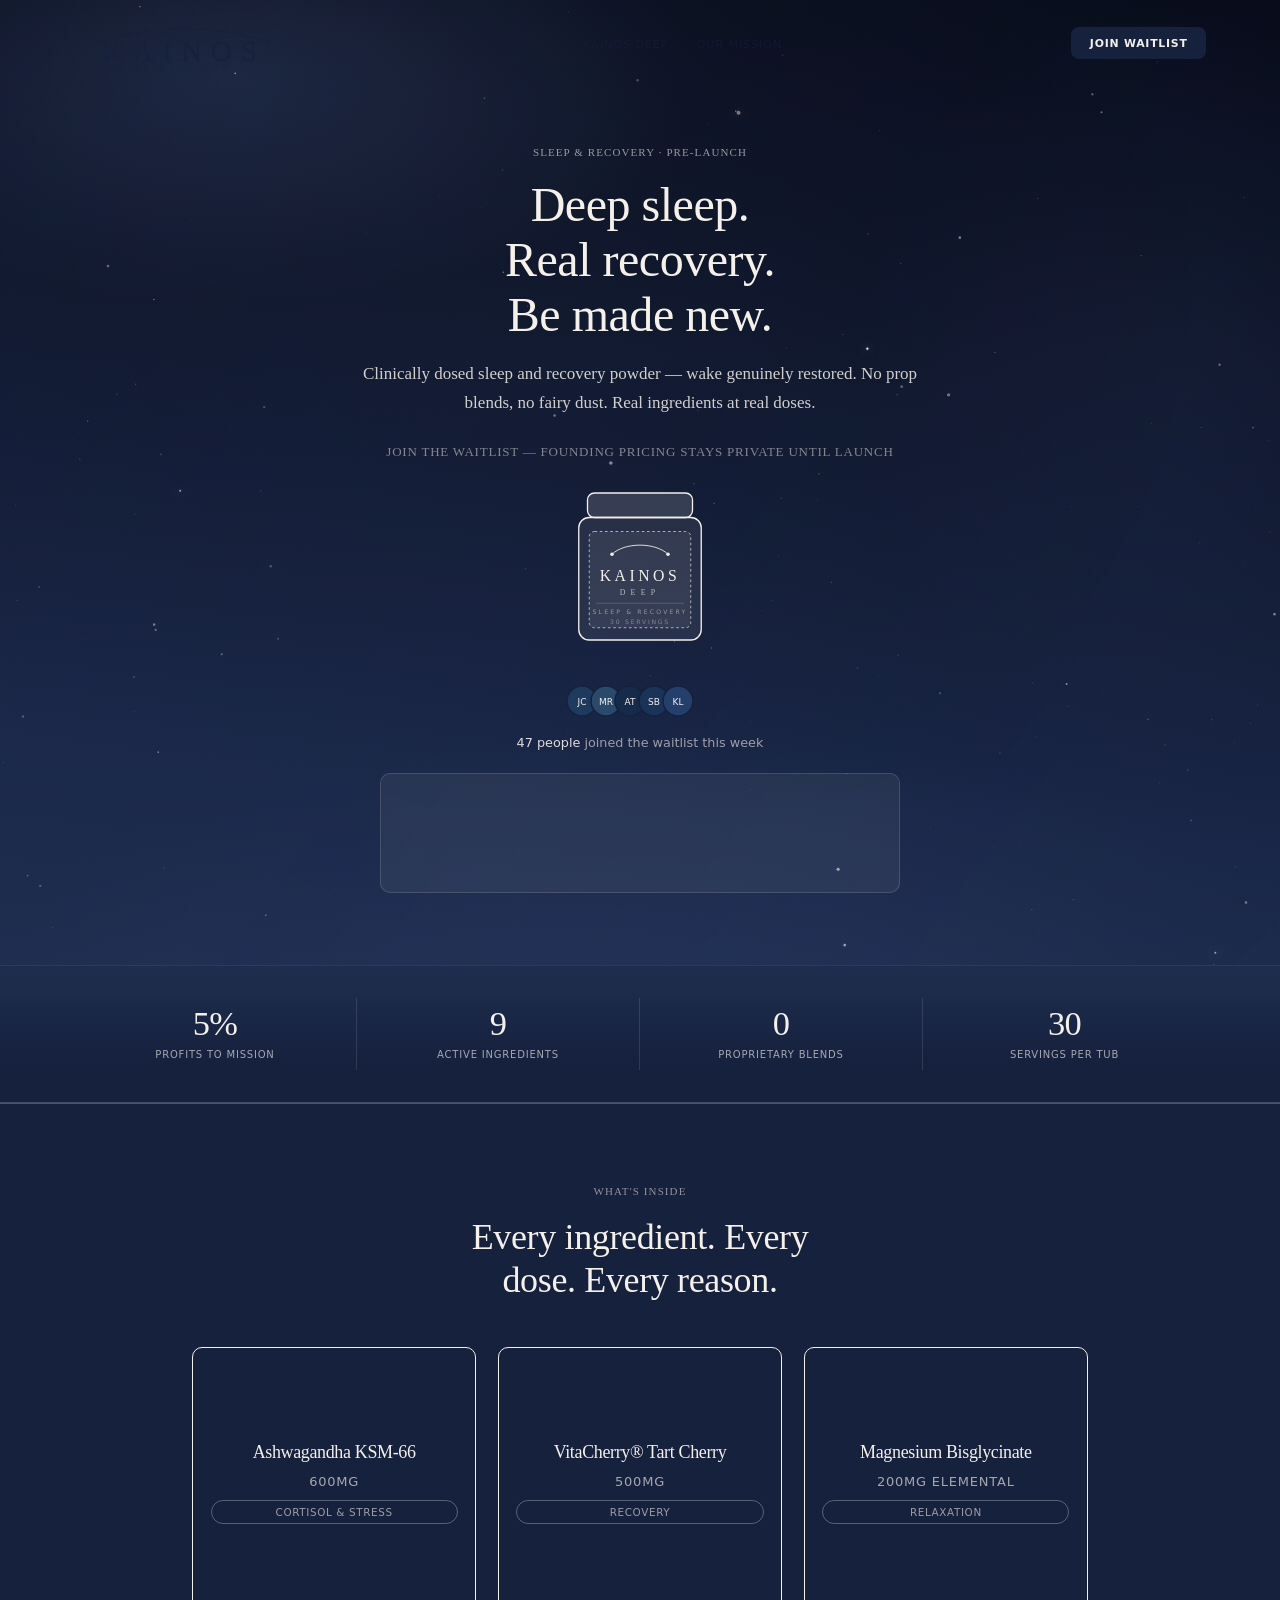
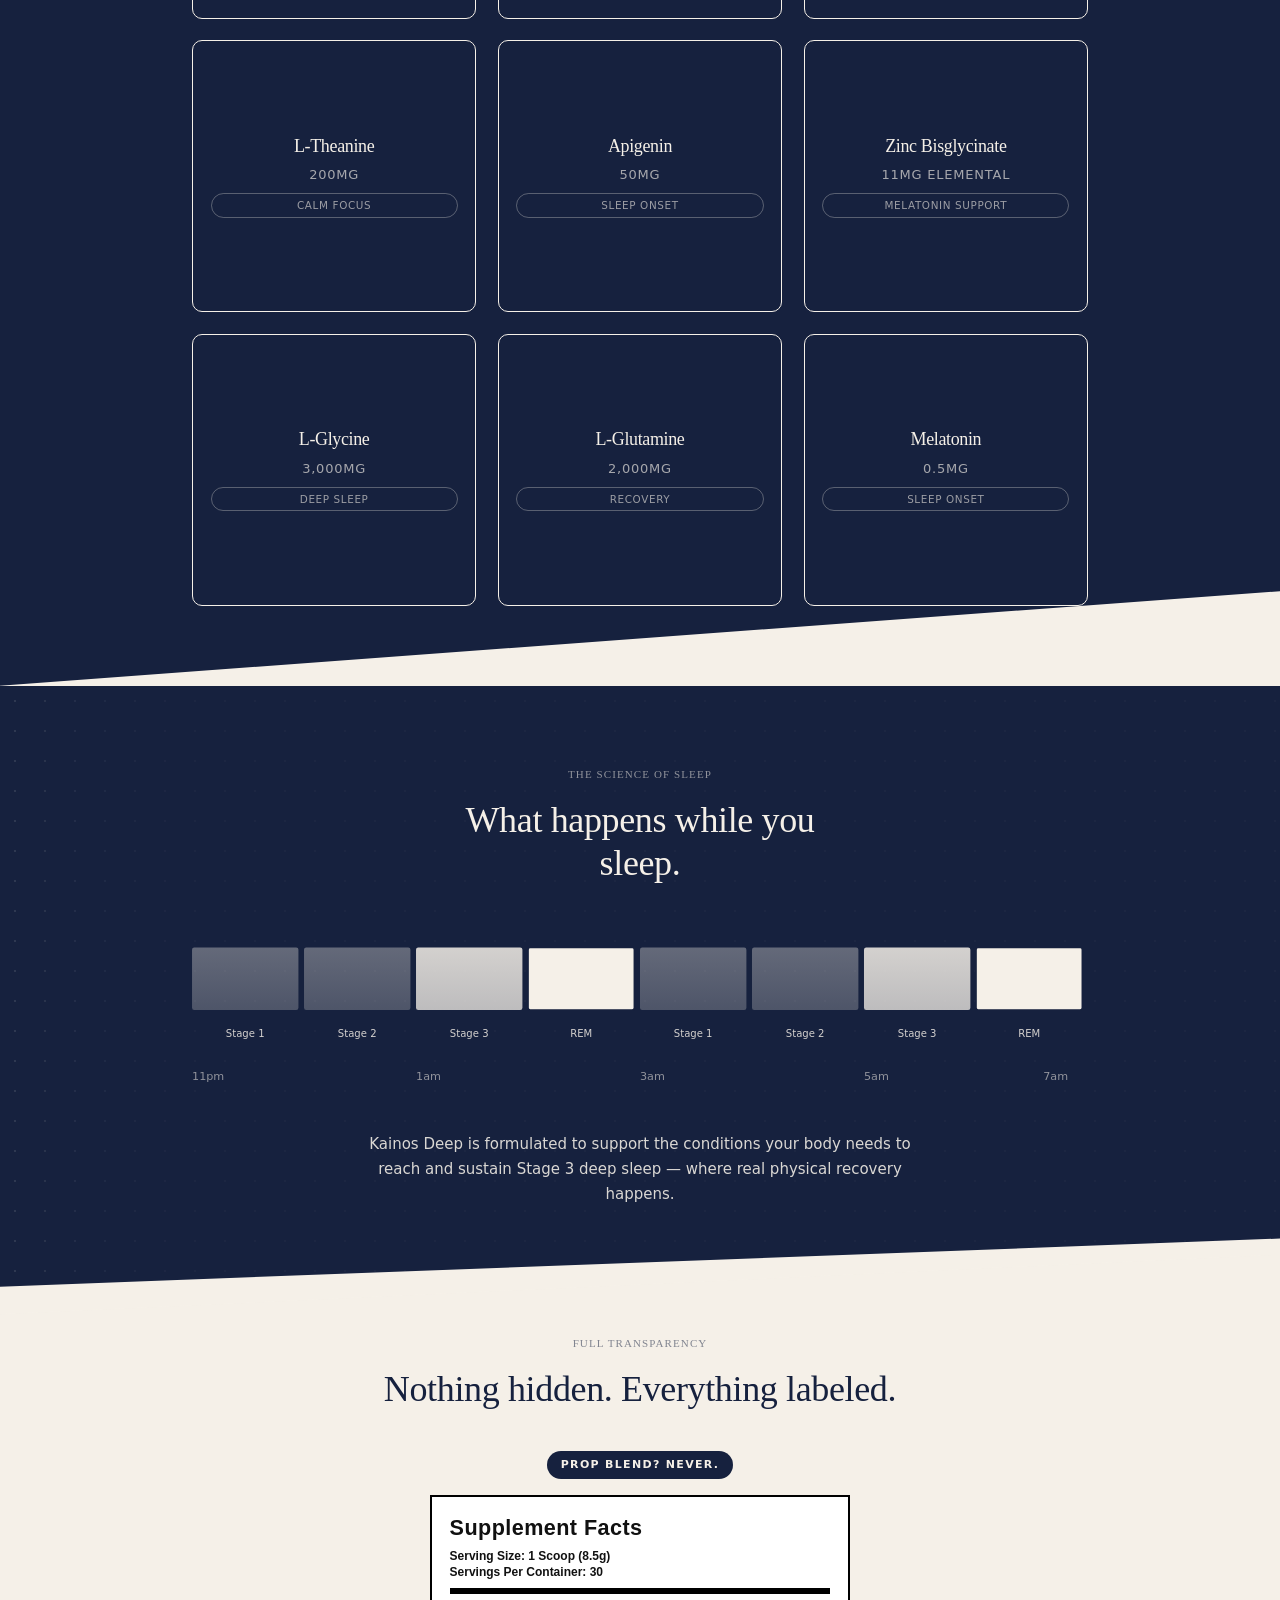
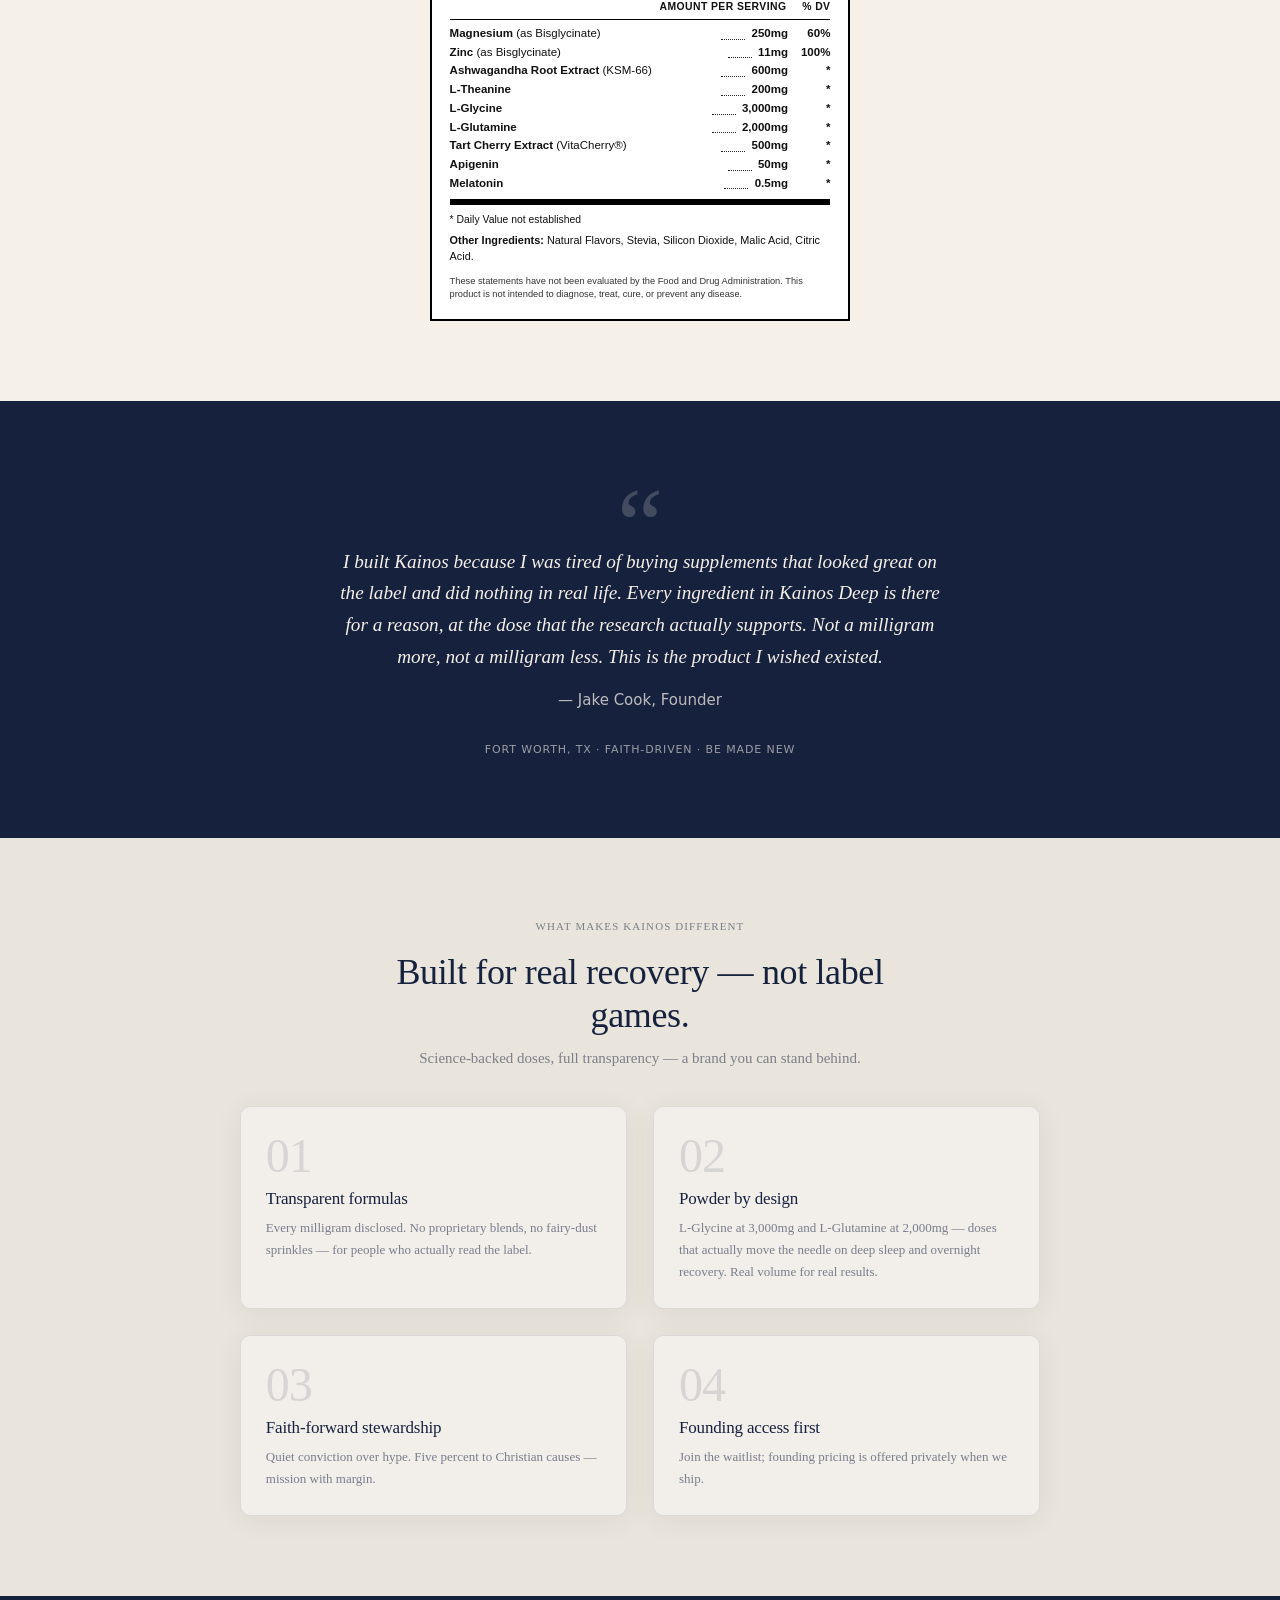
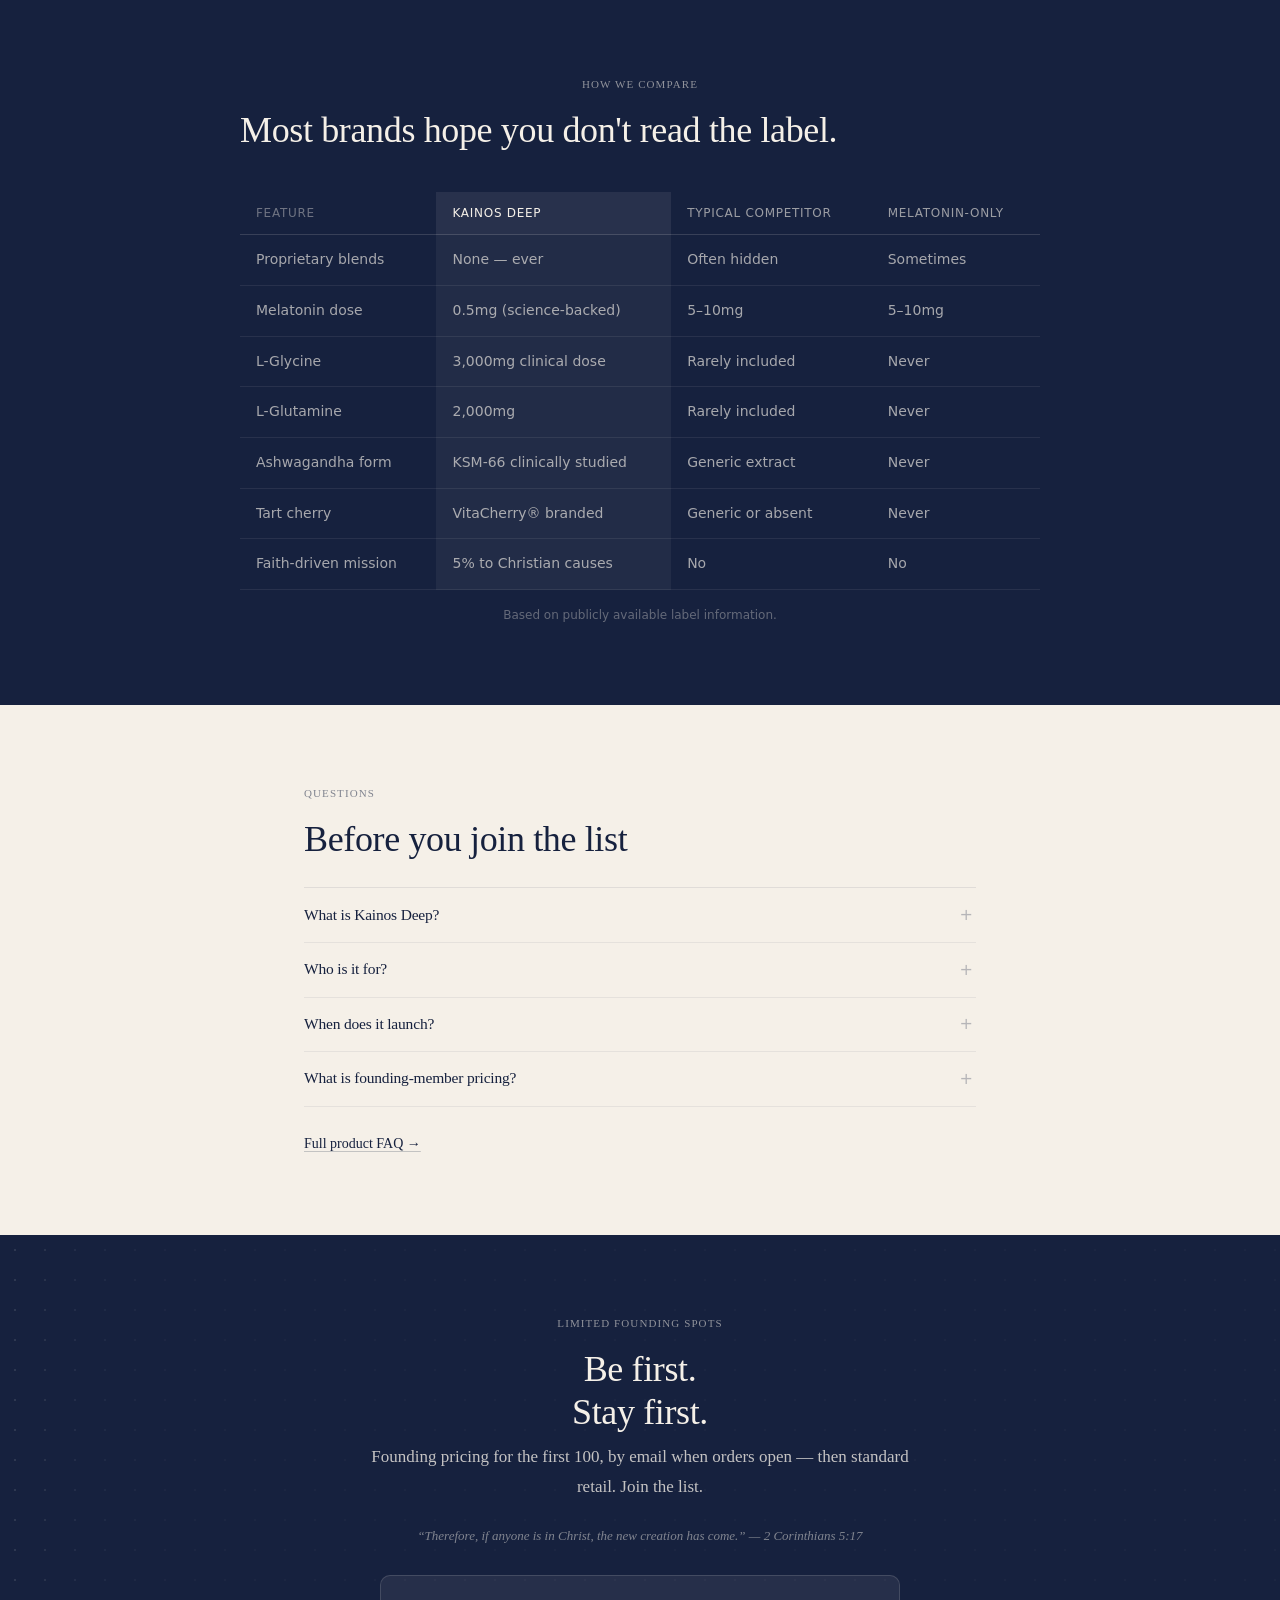
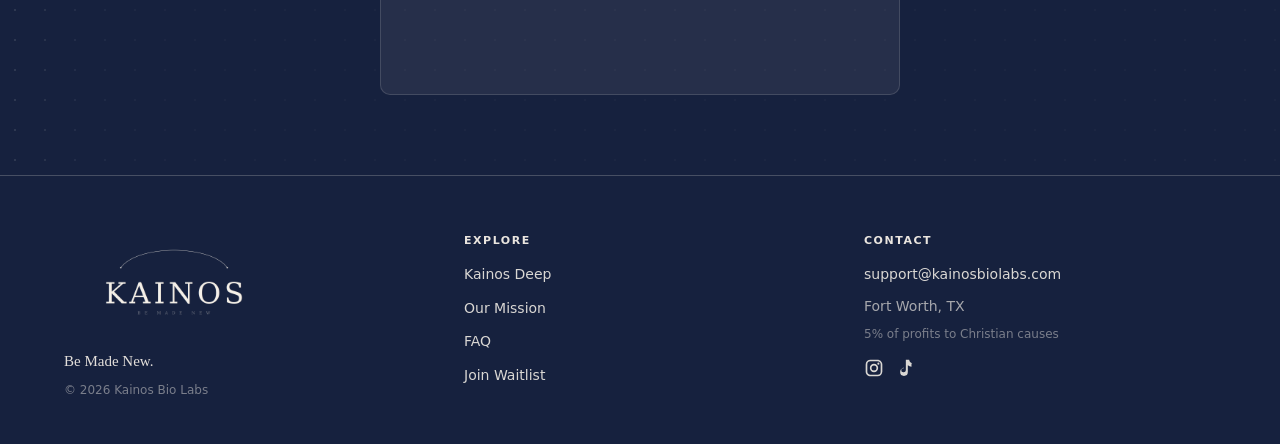
==== commit f59b799b: "Refactor CSS, unify footers, fix font preload, add Klaviyo FOUC guard - styles.css: full single-pass" ====
--- a/index.html
+++ b/index.html
@@ -18,7 +18,7 @@
 </script>
 <meta name="viewport" content="width=device-width, initial-scale=1.0"/>
 <meta name="description" content="Kainos Bio Labs — Be Made New. Faith-driven, science-backed sleep and recovery. Kainos Deep: clinically dosed sleep and recovery powder."/>
-<meta name="theme-color" content="#16213E"/>
+<meta name="theme-color" content="#070b18"/>
 <title>Kainos Bio Labs | Be Made New.</title>
 
 <meta property="og:title" content="Kainos Bio Labs | Be Made New."/>
@@ -43,9 +43,35 @@
 
 <link rel="preconnect" href="https://fonts.googleapis.com"/>
 <link rel="preconnect" href="https://fonts.gstatic.com" crossorigin/>
-<link rel="preload" href="https://fonts.googleapis.com/css2?family=Cormorant+Garamond:ital,wght@0,300;0,400;0,500;0,600;1,300;1,400&family=DM+Sans:ital,opsz,wght@0,9..40,300;0,9..40,400;0,9..40,500;0,9..40,600;1,9..40,400&display=swap" as="style"/>
 <link href="https://fonts.googleapis.com/css2?family=Cormorant+Garamond:ital,wght@0,300;0,400;0,500;0,600;1,300;1,400&family=DM+Sans:ital,opsz,wght@0,9..40,300;0,9..40,400;0,9..40,500;0,9..40,600;1,9..40,400&display=swap" rel="stylesheet"/>
 <link rel="stylesheet" href="styles.css"/>
+<script type="application/ld+json">
+{
+  "@context": "https://schema.org",
+  "@graph": [
+    {
+      "@type": "Organization",
+      "@id": "https://kainosbiolabs.com/#organization",
+      "name": "Kainos Bio Labs",
+      "url": "https://kainosbiolabs.com/",
+      "logo": "https://kainosbiolabs.com/kainos-logo-cream-on-navy.png",
+      "description": "Faith-driven, science-backed sleep and recovery supplements.",
+      "sameAs": [
+        "https://instagram.com/kainosbiolabs",
+        "https://tiktok.com/@kainosbiolabs"
+      ]
+    },
+    {
+      "@type": "WebSite",
+      "@id": "https://kainosbiolabs.com/#website",
+      "url": "https://kainosbiolabs.com/",
+      "name": "Kainos Bio Labs",
+      "publisher": { "@id": "https://kainosbiolabs.com/#organization" },
+      "inLanguage": "en-US"
+    }
+  ]
+}
+</script>
 <script src="main.js" defer></script>
 </head>
 <body>
@@ -541,7 +567,7 @@
   <div class="site-footer-rich__inner">
     <div class="site-footer-rich__col site-footer-rich__col--brand">
       <a class="site-footer-rich__logo-link" href="index.html" aria-label="Kainos Bio Labs — home">
-        <img class="site-footer-rich__logo" src="kainos-logo-cream-on-navy.png" width="240" height="72" alt="" decoding="async"/>
+        <img class="site-footer-rich__logo" src="kainos-logo-cream-on-navy.png" width="240" height="72" alt="" decoding="async" loading="lazy"/>
       </a>
       <p class="site-footer-rich__tagline">Be Made New.</p>
       <p class="site-footer-rich__copy">© 2026 Kainos Bio Labs</p>
--- a/styles.css
+++ b/styles.css
@@ -26,13 +26,16 @@
   --section-y-tight: clamp(2.75rem, 6vw, 3.75rem);
   --font-serif: 'Cormorant Garamond', Georgia, 'Times New Roman', serif;
   --font-sans: 'DM Sans', system-ui, sans-serif;
-}
-
+  /* Night hero / status bar (aligned with .hero-klaviyo) */
+  --night-zenith: #070b18;
+  --night-hero-horizon: #1e2d4f;
+}
+
+/* —— Base —— */
 html {
   scroll-behavior: smooth;
   scroll-padding-top: 6rem;
 }
-
 body {
   font-family: var(--font-sans);
   font-optical-sizing: auto;
@@ -42,12 +45,13 @@
   line-height: 1.55;
   -webkit-font-smoothing: antialiased;
 }
-
 :focus-visible {
   outline: 2px solid var(--text);
   outline-offset: 3px;
 }
-
+.section--navy :focus-visible {
+  outline-color: rgba(245, 240, 232, 0.8);
+}
 .skip-link {
   position: absolute; left: -9999px; top: auto; width: 1px; height: 1px; overflow: hidden;
 }
@@ -57,7 +61,6 @@
   background: var(--btn-fill); color: var(--btn-text); text-decoration: none;
   font-size: 0.85rem; border-radius: var(--radius);
 }
-
 [data-animate] {
   opacity: 0;
   transform: translateY(16px);
@@ -68,11 +71,7 @@
   transform: none;
 }
 @media (prefers-reduced-motion: reduce) {
-  [data-animate] {
-    opacity: 1;
-    transform: none;
-    transition: none;
-  }
+  [data-animate] { opacity: 1; transform: none; transition: none; }
 }
 
 /* —— Layout: sections & containers —— */
@@ -83,21 +82,19 @@
   padding-top: var(--section-y-tight);
   padding-bottom: var(--section-y-tight);
 }
-.section--sand {
-  background: var(--bg-sand);
-}
-.section--cream {
-  background: var(--bg-primary);
-}
-.section--secondary {
-  background: var(--bg-secondary);
-}
-.section--navy {
-  background: var(--btn-fill);
-  color: var(--cream);
-}
-.section--center {
-  text-align: center;
+.section--sand  { background: var(--bg-sand); }
+.section--cream { background: var(--bg-primary); }
+.section--secondary { background: var(--bg-secondary); }
+.section--navy  { background: var(--btn-fill); color: var(--cream); }
+.section--center { text-align: center; }
+.section--wave-bottom {
+  clip-path: polygon(0 0, 100% 0, 100% 92%, 0 100%);
+  padding-bottom: 6rem;
+}
+.section--wave-top {
+  clip-path: polygon(0 8%, 100% 0, 100% 100%, 0 100%);
+  padding-top: 6rem;
+  margin-top: -2rem;
 }
 
 .container {
@@ -105,21 +102,12 @@
   margin-left: auto;
   margin-right: auto;
 }
-.container--narrow {
-  max-width: 36rem;
-}
-.container--md {
-  max-width: 42rem;
-}
-.container--lg {
-  max-width: 50rem;
-}
-.container--xl {
-  max-width: 56rem;
-}
-.container--product-grid {
-  max-width: 68.75rem;
-}
+.container--narrow  { max-width: 36rem; }
+.container.container--narrow { max-width: 560px; }
+.container--md      { max-width: 42rem; }
+.container--lg      { max-width: 50rem; }
+.container--xl      { max-width: 56rem; }
+.container--product-grid { max-width: 68.75rem; }
 .container--product-wide {
   max-width: 71rem;
   margin-left: auto;
@@ -134,22 +122,14 @@
   border: 0;
   margin: 0;
 }
-.divider--loose {
-  margin: 2.25rem 0;
-}
-.divider--on-dark {
-  background: rgba(245, 240, 232, 0.12);
-}
-.divider--space-lg {
-  margin: 2.5rem 0;
-}
+.divider--loose      { margin: 2.25rem 0; }
+.divider--on-dark    { background: rgba(245, 240, 232, 0.12); }
+.divider--space-lg   { margin: 2.5rem 0; }
 
 .visually-hidden {
   position: absolute;
-  width: 1px;
-  height: 1px;
-  padding: 0;
-  margin: -1px;
+  width: 1px; height: 1px;
+  padding: 0; margin: -1px;
   overflow: hidden;
   clip: rect(0, 0, 0, 0);
   white-space: nowrap;
@@ -166,15 +146,9 @@
   color: var(--muted);
   margin: 0 0 1rem;
 }
-.eyebrow--center {
-  text-align: center;
-}
-.eyebrow--on-dark {
-  color: rgba(245, 240, 232, 0.55);
-}
-.eyebrow--tight-bottom {
-  margin-bottom: 0.75rem;
-}
+.eyebrow--center      { text-align: center; }
+.eyebrow--on-dark     { color: rgba(245, 240, 232, 0.55); }
+.eyebrow--tight-bottom { margin-bottom: 0.75rem; }
 
 .h-display {
   font-family: var(--font-serif);
@@ -185,12 +159,8 @@
   letter-spacing: -0.01em;
   margin: 0 0 1rem;
 }
-.h-display--center {
-  text-align: center;
-}
-.h-display--on-dark {
-  color: var(--cream);
-}
+.h-display--center  { text-align: center; }
+.h-display--on-dark { color: var(--cream); }
 
 .h-section {
   font-family: var(--font-serif);
@@ -201,12 +171,8 @@
   letter-spacing: -0.01em;
   margin: 0 0 0.5rem;
 }
-.h-section--center {
-  text-align: center;
-}
-.h-section--on-dark {
-  color: var(--cream);
-}
+.h-section--center  { text-align: center; }
+.h-section--on-dark { color: var(--cream); }
 
 .lead {
   font-family: var(--font-serif);
@@ -216,15 +182,8 @@
   max-width: 34rem;
   margin: 0 0 1.5rem;
 }
-.lead--center {
-  margin-left: auto;
-  margin-right: auto;
-  text-align: center;
-}
-.lead--on-dark {
-  color: rgba(245, 240, 232, 0.78);
-  max-width: none;
-}
+.lead--center  { margin-left: auto; margin-right: auto; text-align: center; }
+.lead--on-dark { color: rgba(245, 240, 232, 0.78); max-width: none; }
 
 .caption {
   font-family: var(--font-serif);
@@ -234,9 +193,7 @@
   color: rgba(var(--text-rgb), 0.5);
   margin: 0 0 1rem;
 }
-.caption--center {
-  text-align: center;
-}
+.caption--center { text-align: center; }
 
 .quote-attribution {
   font-family: var(--font-serif);
@@ -254,7 +211,7 @@
   color: rgba(var(--text-rgb), 0.72);
 }
 
-/* —— Buttons (in-content, not nav) —— */
+/* —— Buttons —— */
 .btn-row {
   display: flex;
   flex-wrap: wrap;
@@ -274,43 +231,39 @@
   border: 1px solid transparent;
   transition: background 0.2s, color 0.2s, border-color 0.2s;
 }
-.btn--primary {
-  background: var(--btn-fill);
-  color: var(--cream);
-}
-.btn--primary:hover {
-  background: var(--near-black);
-}
-.btn--ghost {
-  background: transparent;
-  color: var(--text);
-  border-color: var(--border-strong);
-}
-.btn--ghost:hover {
-  border-color: var(--text);
-  background: rgba(255, 255, 255, 0.35);
-}
-
-/* —— CTA band (waitlist / Klaviyo) —— */
+.btn--primary { background: var(--btn-fill); color: var(--cream); }
+.btn--primary:hover { background: var(--near-black); }
+.btn--ghost { background: transparent; color: var(--text); border-color: var(--border-strong); }
+.btn--ghost:hover { border-color: var(--text); background: rgba(255, 255, 255, 0.35); }
+
+/* —— CTA band —— */
 .cta-band {
+  position: relative;
+  overflow: hidden;
   padding: var(--section-y) 1.5rem;
   text-align: center;
   background: var(--btn-fill);
   color: var(--cream);
 }
 .cta-band__inner {
+  position: relative;
+  z-index: 1;
   max-width: 36rem;
   margin: 0 auto;
 }
-.cta-band--soft .h-section--on-dark {
-  font-size: clamp(1.5rem, 3vw, 2rem);
-}
-.cta-band--minimal .lead--on-dark {
-  margin-bottom: 1.5rem;
-  font-size: 1rem;
-}
-
-/* NAV — transparent at top; solid navy after scroll (see main.js, 60px) */
+.cta-band--soft .h-section--on-dark  { font-size: clamp(1.5rem, 3vw, 2rem); }
+.cta-band--minimal .lead--on-dark    { margin-bottom: 1.5rem; font-size: 1rem; }
+#science-canvas,
+#cta-canvas {
+  position: absolute;
+  inset: 0;
+  width: 100%;
+  height: 100%;
+  pointer-events: none;
+  z-index: 0;
+}
+
+/* —— Nav —— */
 .site-nav {
   position: fixed; top: 0; left: 0; right: 0; z-index: 100;
   background: transparent;
@@ -325,26 +278,13 @@
   border-bottom: 1px solid rgba(245, 240, 232, 0.22);
   box-shadow: 0 4px 24px rgba(0, 0, 0, 0.12);
 }
-.site-nav.is-scrolled .nav-links a {
-  color: rgba(245, 240, 232, 0.72);
-}
-.site-nav.is-scrolled .nav-links a:hover {
-  color: var(--cream);
-}
-.site-nav.is-scrolled .nav-logo-img {
-  filter: brightness(0) invert(1);
-}
-.site-nav.is-scrolled .nav-toggle span {
-  background: var(--cream);
-}
-.site-nav.is-scrolled .nav-cta {
-  background: var(--cream);
-  color: #16213E;
-}
-.site-nav.is-scrolled .nav-cta:hover {
-  background: rgba(245, 240, 232, 0.92);
-  color: #16213E;
-}
+.site-nav.is-scrolled .nav-links a       { color: rgba(245, 240, 232, 0.72); }
+.site-nav.is-scrolled .nav-links a:hover { color: var(--cream); }
+.site-nav.is-scrolled .nav-logo-img      { filter: brightness(0) invert(1); }
+.site-nav.is-scrolled .nav-toggle span   { background: var(--cream); }
+.site-nav.is-scrolled .nav-cta           { background: var(--cream); color: #16213E; }
+.site-nav.is-scrolled .nav-cta:hover     { background: rgba(245, 240, 232, 0.92); color: #16213E; }
+
 .nav-inner {
   max-width: 1180px; margin: 0 auto;
   display: flex; align-items: center; justify-content: space-between;
@@ -352,9 +292,8 @@
   padding: 0.65rem 1.5rem;
   transition: padding 0.25s ease;
 }
-.site-nav.is-scrolled .nav-inner {
-  padding: 0.5rem 1.5rem;
-}
+.site-nav.is-scrolled .nav-inner { padding: 0.5rem 1.5rem; }
+
 .nav-logo {
   display: flex;
   align-items: center;
@@ -364,7 +303,6 @@
   flex-shrink: 1;
   min-width: 0;
 }
-/* Nav mark: kainos-logo-navy-transparent.svg (600×180) — navy on transparent; scale by width only */
 .nav-logo-img {
   width: clamp(152px, 36vw, 220px);
   height: auto;
@@ -382,9 +320,30 @@
   color: var(--muted);
   text-decoration: none;
   font-weight: 500;
-  transition: color 0.2s;
+  padding-bottom: 0.2rem;
+  border-bottom: 1.5px solid transparent;
+  transition: color 0.2s, border-color 0.2s;
 }
 .nav-links a:hover { color: var(--text); }
+
+.site-nav .nav-links a.active {
+  border-bottom-color: var(--text);
+  color: var(--text);
+}
+.site-nav.is-scrolled .nav-links a.active {
+  border-bottom-color: #f5f0e8;
+  color: rgba(245, 240, 232, 0.95);
+}
+.nav-logo.active { box-shadow: 0 2px 0 0 var(--text); }
+.site-nav.is-scrolled .nav-logo.active { box-shadow: 0 2px 0 0 #f5f0e8; }
+.nav-cta.active {
+  text-decoration: underline;
+  text-underline-offset: 0.35rem;
+  text-decoration-thickness: 1.5px;
+  text-decoration-color: var(--text);
+}
+.site-nav.is-scrolled .nav-cta.active { text-decoration-color: #f5f0e8; }
+
 .nav-cta {
   background: var(--btn-fill);
   color: var(--btn-text);
@@ -399,17 +358,17 @@
   font-weight: 600;
   transition: background 0.2s, transform 0.2s;
 }
-.nav-cta:hover { background: var(--near-black); }
+.nav-cta:hover  { background: var(--near-black); }
 .nav-cta:active { transform: scale(0.98); }
 .nav-cta-mobile-item { display: none; list-style: none; }
 .nav-cta--full { width: calc(100% - 3rem); margin: 0.75rem 1.5rem 0; }
+
 .nav-toggle {
   display: none;
   flex-direction: column;
   justify-content: center;
   gap: 5px;
-  width: 2.5rem;
-  height: 2.5rem;
+  width: 2.5rem; height: 2.5rem;
   padding: 0;
   border: none;
   background: transparent;
@@ -418,47 +377,131 @@
 }
 .nav-toggle span {
   display: block;
-  width: 1.35rem;
-  height: 2px;
+  width: 1.35rem; height: 2px;
   background: var(--text);
   margin-inline: auto;
   transition: transform 0.2s, opacity 0.2s;
 }
-.nav-toggle[aria-expanded="true"] span:nth-child(1) {
-  transform: translateY(7px) rotate(45deg);
-}
+.nav-toggle[aria-expanded="true"] span:nth-child(1) { transform: translateY(7px) rotate(45deg); }
 .nav-toggle[aria-expanded="true"] span:nth-child(2) { opacity: 0; }
-.nav-toggle[aria-expanded="true"] span:nth-child(3) {
-  transform: translateY(-7px) rotate(-45deg);
-}
-
-/* HERO + KLAVIYO */
+.nav-toggle[aria-expanded="true"] span:nth-child(3) { transform: translateY(-7px) rotate(-45deg); }
+
+/* —— Scroll progress —— */
+#scroll-progress {
+  position: fixed;
+  top: 0; left: 0;
+  height: 2px;
+  width: 0%;
+  background: #f5f0e8;
+  z-index: 9999;
+  transition: width 0.1s linear;
+  pointer-events: none;
+}
+
+/* —— Hero + Klaviyo —— */
 .hero-klaviyo {
   padding-top: calc(5.5rem + 3.5rem) !important;
   padding-bottom: clamp(3rem, 6vw, 4.5rem) !important;
   text-align: center;
-  background: var(--bg-primary);
-}
+  color: var(--cream);
+  /* Deep night sky: zenith → horizon haze (reads calmer with canvas stars on top) */
+  background:
+    radial-gradient(ellipse 95% 55% at 50% 108%, rgba(42, 58, 98, 0.55) 0%, transparent 58%),
+    radial-gradient(ellipse 70% 45% at 18% 8%, rgba(72, 92, 138, 0.28) 0%, transparent 52%),
+    radial-gradient(ellipse 55% 90% at 92% 40%, rgba(38, 52, 88, 0.2) 0%, transparent 45%),
+    linear-gradient(185deg, var(--night-zenith) 0%, #0e1428 32%, #141e38 58%, #1a2748 78%, var(--night-hero-horizon) 100%);
+}
+#waitlist {
+  position: relative;
+  overflow: hidden;
+}
+#waitlist .container {
+  position: relative;
+  z-index: 1;
+}
+#hero-canvas {
+  position: absolute;
+  inset: 0;
+  width: 100%;
+  height: 100%;
+  pointer-events: none;
+  z-index: 0;
+}
+.hero-eyebrow { color: rgba(245, 240, 232, 0.6) !important; }
+.hero-lead    { color: rgba(245, 240, 232, 0.85) !important; max-width: 36rem; }
+.hero-caption { color: rgba(245, 240, 232, 0.5) !important; }
+
+.hero-tub {
+  display: flex;
+  justify-content: center;
+  margin: 1.5rem 0;
+  animation: heroFloat 4s ease-in-out infinite;
+}
+@keyframes heroFloat {
+  0%, 100% { transform: translateY(0); }
+  50%       { transform: translateY(-8px); }
+}
+@media (prefers-reduced-motion: reduce) {
+  .hero-tub { animation: none; }
+}
+
+.hero-social-proof {
+  display: flex;
+  flex-direction: column;
+  align-items: center;
+  gap: 0.5rem;
+  margin: 0.75rem 0 1.25rem;
+}
+.hero-social-proof__text       { font-size: 0.8rem; color: rgba(245, 240, 232, 0.6); margin: 0; }
+.hero-social-proof__text strong { color: rgba(245, 240, 232, 0.9); font-weight: 500; }
+
 .klaviyo-form-V8hLfp {
   max-width: 520px;
   margin-left: auto;
   margin-right: auto;
-}
-@media (max-width: 640px) {
-  .hero-klaviyo .h-display {
-    font-size: clamp(1.75rem, 7vw, 2.35rem) !important;
-  }
-  .hero-klaviyo {
-    padding-top: calc(4.5rem + 3rem) !important;
-    padding-left: 1.25rem !important;
-    padding-right: 1.25rem !important;
-  }
-}
-
-/* STATS BAR */
+  min-height: 120px; /* reserve space while form loads */
+}
+
+/* —— 404 —— */
+.page-404 {
+  padding: clamp(5rem, 14vw, 8.5rem) 1.5rem 4rem;
+  min-height: 52vh;
+  text-align: center;
+}
+.page-404__inner {
+  max-width: 28rem;
+  margin: 0 auto;
+}
+.page-404__title {
+  font-family: var(--font-serif);
+  font-size: clamp(2rem, 6vw, 2.75rem);
+  font-weight: 400;
+  color: var(--text);
+  line-height: 1.15;
+  margin: 0 0 1rem;
+}
+.page-404__lead {
+  font-size: 1rem;
+  color: var(--muted);
+  margin: 0 0 1.75rem;
+  line-height: 1.65;
+}
+.page-404 .btn-row {
+  justify-content: center;
+}
+
+/* —— Stats bar —— */
 .stats-bar {
-  background: var(--bg-secondary);
-  border-bottom: 1px solid var(--border);
+  background: linear-gradient(
+    180deg,
+    var(--night-hero-horizon) 0%,
+    #1c2c4a 18%,
+    #192645 40%,
+    #16213e 72%,
+    #16213e 100%
+  );
+  border-top: 1px solid rgba(245, 240, 232, 0.12);
+  border-bottom: 1px solid rgba(245, 240, 232, 0.15);
 }
 .stats-bar-inner {
   max-width: 1180px;
@@ -470,14 +513,14 @@
 .stat-item {
   text-align: center;
   padding: 0.5rem 0.5rem;
-  border-right: 1px solid var(--border);
+  border-right: 1px solid rgba(245, 240, 232, 0.12);
 }
 .stat-item:last-child { border-right: none; }
 .stat-num {
   font-family: var(--font-serif);
   font-size: clamp(1.65rem, 3vw, 2.15rem);
   font-weight: 400;
-  color: var(--text);
+  color: #f5f0e8;
   line-height: 1;
   letter-spacing: -0.02em;
 }
@@ -485,117 +528,10 @@
   font-size: 0.625rem;
   letter-spacing: 0.08em;
   text-transform: uppercase;
-  color: var(--muted);
+  color: rgba(245, 240, 232, 0.65);
   margin-top: 0.4rem;
   font-weight: 500;
 }
-
-/* Legacy section helpers (dark mission blocks if reused) */
-.section-eyebrow {
-  display: flex;
-  align-items: center;
-  gap: 0.75rem;
-  margin-bottom: 1rem;
-}
-.section-eyebrow-line {
-  width: 2rem;
-  height: 1px;
-  background: var(--text);
-  opacity: 0.35;
-}
-.section-eyebrow span {
-  font-size: 0.6875rem;
-  letter-spacing: 0.1em;
-  text-transform: uppercase;
-  color: var(--muted);
-  font-weight: 500;
-}
-.section-title {
-  font-family: var(--font-serif);
-  font-size: clamp(2rem, 3.5vw, 3.2rem);
-  font-weight: 300;
-  line-height: 1.1;
-  color: var(--cream);
-  margin-bottom: 1rem;
-}
-.section-title em { font-style: italic; opacity: 0.92; }
-.section-desc {
-  font-size: 0.95rem;
-  line-height: 1.8;
-  color: rgba(245, 240, 232, 0.72);
-  max-width: 520px;
-}
-
-.mission-section {
-  background: var(--near-black);
-}
-.mission-section--page {
-  padding-top: calc(5.5rem + 4rem);
-}
-.mission-shell {
-  display: grid;
-  grid-template-columns: 1fr 1fr;
-  gap: 4rem;
-  align-items: center;
-}
-.mission-left .section-title { color: var(--cream); }
-.mission-left .section-desc { color: rgba(245, 240, 232, 0.72); }
-.mission-cards { display: flex; flex-direction: column; gap: 1rem; }
-.mission-card {
-  background: rgba(255, 255, 255, 0.03);
-  border: 1px solid rgba(255, 255, 255, 0.08);
-  border-radius: var(--radius);
-  padding: 1.15rem 1.35rem;
-  display: flex;
-  gap: 1rem;
-  align-items: flex-start;
-}
-.mission-card-icon {
-  width: 34px;
-  height: 34px;
-  border-radius: 50%;
-  background: rgba(245, 240, 232, 0.06);
-  display: flex;
-  align-items: center;
-  justify-content: center;
-  flex-shrink: 0;
-  color: var(--cream);
-}
-.mission-card-icon svg { width: 15px; height: 15px; }
-.mission-card-title {
-  font-size: 0.8rem;
-  font-weight: 500;
-  color: var(--cream);
-  letter-spacing: 0.02em;
-  margin-bottom: 0.2rem;
-}
-.mission-card-text {
-  font-size: 0.78rem;
-  color: rgba(245, 240, 232, 0.58);
-  line-height: 1.6;
-}
-.tithe-highlight {
-  margin-top: 1.5rem;
-  border-left: 2px solid rgba(245, 240, 232, 0.25);
-  padding: 1.15rem 0 1.15rem 1.25rem;
-  display: flex;
-  gap: 1rem;
-  align-items: center;
-}
-.tithe-pct {
-  font-family: var(--font-serif);
-  font-size: 2.25rem;
-  font-weight: 300;
-  color: var(--cream);
-  line-height: 1;
-  flex-shrink: 0;
-}
-.tithe-text {
-  font-size: 0.8rem;
-  color: rgba(245, 240, 232, 0.65);
-  line-height: 1.6;
-}
-.tithe-text strong { color: var(--cream); font-weight: 500; }
 
 /* —— Product: showcase —— */
 .product-showcase {
@@ -615,12 +551,8 @@
   flex-direction: column;
   gap: 1.35rem;
 }
-.product-hero__actions {
-  margin-top: 0.25rem;
-}
-.product-hero__aux {
-  margin: 1.1rem 0 0;
-}
+.product-hero__actions { margin-top: 0.25rem; }
+.product-hero__aux     { margin: 1.1rem 0 0; }
 .product-hero__aux-link {
   font-family: var(--font-sans);
   font-size: 0.6875rem;
@@ -689,10 +621,7 @@
   text-transform: uppercase;
   color: rgba(var(--text-rgb), 0.42);
 }
-.product-trust-strip li {
-  display: inline-flex;
-  align-items: center;
-}
+.product-trust-strip li { display: inline-flex; align-items: center; }
 .product-trust-strip li:not(:last-child) {
   padding-right: clamp(0.85rem, 2vw, 1.35rem);
   margin-right: clamp(0.85rem, 2vw, 1.35rem);
@@ -728,19 +657,11 @@
   margin-top: 0.35rem;
 }
 
-.product-tub-wrap {
-  display: flex;
-  justify-content: flex-end;
-}
-.tub-stack {
-  position: relative;
-  width: 340px;
-}
+.product-tub-wrap { display: flex; justify-content: flex-end; }
+.tub-stack { position: relative; width: 340px; }
 .tub-shadow {
   position: absolute;
-  left: 2.5rem;
-  right: 2.5rem;
-  bottom: -1.15rem;
+  left: 2.5rem; right: 2.5rem; bottom: -1.15rem;
   height: 2.25rem;
   border-radius: var(--radius-pill);
   background: rgba(22, 33, 62, 0.08);
@@ -748,8 +669,7 @@
 }
 .tub-lid {
   margin: 0 auto;
-  height: 52px;
-  width: 74%;
+  height: 52px; width: 74%;
   border-radius: 28px 28px 0 0;
   background: linear-gradient(to right, #f4f4f4, #dddddd, #f7f7f7);
   border: 1px solid #cfcfcf;
@@ -766,25 +686,19 @@
 .tub-band {
   height: 60px;
   background: var(--text);
-  display: flex;
-  align-items: center;
-  justify-content: space-between;
+  display: flex; align-items: center; justify-content: space-between;
   padding: 0 1.5rem;
 }
 .tub-band__brand {
   color: var(--cream);
   font-family: var(--font-serif);
-  font-weight: 600;
-  font-size: 0.8125rem;
-  letter-spacing: 0.08em;
-  text-transform: uppercase;
+  font-weight: 600; font-size: 0.8125rem;
+  letter-spacing: 0.08em; text-transform: uppercase;
 }
 .tub-band__tag {
   color: #c9a66b;
   font-family: var(--font-serif);
-  font-size: 0.65rem;
-  text-transform: uppercase;
-  letter-spacing: 0.1em;
+  font-size: 0.65rem; text-transform: uppercase; letter-spacing: 0.1em;
 }
 .tub-label {
   padding: 1.65rem;
@@ -795,31 +709,24 @@
 .tub-label__eyebrow {
   font-family: var(--font-serif);
   color: var(--accent-warm-soft);
-  text-transform: uppercase;
-  letter-spacing: 0.1em;
-  font-size: 0.65rem;
-  margin-bottom: 0.75rem;
+  text-transform: uppercase; letter-spacing: 0.1em;
+  font-size: 0.65rem; margin-bottom: 0.75rem;
 }
 .tub-label__deep {
   font-family: var(--font-serif);
   font-size: clamp(3rem, 8vw, 4.25rem);
-  line-height: 0.92;
-  font-weight: 600;
-  letter-spacing: -0.02em;
-  color: var(--text);
-  text-transform: uppercase;
+  line-height: 0.92; font-weight: 600; letter-spacing: -0.02em;
+  color: var(--text); text-transform: uppercase;
 }
 .tub-label__tagline {
   margin-top: 0.5rem;
   font-family: var(--font-serif);
   color: rgba(var(--text-rgb), 0.55);
-  font-size: 1rem;
-  line-height: 1.5;
+  font-size: 1rem; line-height: 1.5;
 }
 .tub-stats {
   margin-top: 1.25rem;
-  display: grid;
-  grid-template-columns: 1fr 1fr;
+  display: grid; grid-template-columns: 1fr 1fr;
   gap: 0.65rem 1rem;
   border-top: 1px solid rgba(22, 33, 62, 0.1);
   border-bottom: 1px solid rgba(22, 33, 62, 0.1);
@@ -827,54 +734,40 @@
 }
 .tub-stat__val {
   font-family: var(--font-serif);
-  font-size: 1.25rem;
-  font-weight: 600;
-  color: var(--text);
+  font-size: 1.25rem; font-weight: 600; color: var(--text);
 }
 .tub-stat__lbl {
   font-family: var(--font-serif);
   margin-top: 0.15rem;
-  font-size: 0.625rem;
-  text-transform: uppercase;
-  letter-spacing: 0.07em;
-  color: rgba(var(--text-rgb), 0.48);
-  line-height: 1.35;
+  font-size: 0.625rem; text-transform: uppercase; letter-spacing: 0.07em;
+  color: rgba(var(--text-rgb), 0.48); line-height: 1.35;
 }
 .tub-footer {
   margin-top: 1.15rem;
-  display: flex;
-  align-items: flex-end;
-  justify-content: space-between;
-  gap: 0.75rem;
+  display: flex; align-items: flex-end; justify-content: space-between; gap: 0.75rem;
 }
 .tub-footer__main {
   font-family: var(--font-serif);
-  color: var(--text);
-  font-weight: 600;
-  font-size: 1.125rem;
+  color: var(--text); font-weight: 600; font-size: 1.125rem;
 }
 .tub-footer__sub {
   font-family: var(--font-serif);
   margin-top: 0.2rem;
   color: var(--accent-warm-soft);
-  text-transform: uppercase;
-  letter-spacing: 0.09em;
-  font-size: 0.625rem;
+  text-transform: uppercase; letter-spacing: 0.09em; font-size: 0.625rem;
 }
 .tub-pill {
   border-radius: var(--radius-pill);
   border: 1px solid rgba(143, 115, 73, 0.35);
   padding: 0.35rem 0.75rem;
   font-family: var(--font-serif);
-  font-size: 0.625rem;
-  text-transform: uppercase;
-  letter-spacing: 0.08em;
+  font-size: 0.625rem; text-transform: uppercase; letter-spacing: 0.08em;
   color: var(--accent-warm);
   background: rgba(255, 255, 255, 0.55);
   white-space: nowrap;
 }
 
-/* Product: detail sheet (pricing + supplement facts) */
+/* —— Product: detail sheet —— */
 .product-detail-sheet {
   background: var(--bg-primary);
   padding: clamp(3rem, 6.5vw, 4.25rem) 0 clamp(3.25rem, 7vw, 4.75rem);
@@ -886,36 +779,25 @@
 }
 .product-detail-trust__list {
   list-style: none;
-  display: flex;
-  flex-wrap: wrap;
+  display: flex; flex-wrap: wrap;
   gap: 0.45rem clamp(1.25rem, 2.5vw, 1.85rem);
   font-family: var(--font-sans);
-  font-size: 0.6875rem;
-  font-weight: 500;
-  letter-spacing: 0.07em;
-  text-transform: uppercase;
-  color: rgba(var(--text-rgb), 0.4);
-  line-height: 1.5;
-}
-.product-detail-trust__list li {
-  max-width: 22rem;
-}
+  font-size: 0.6875rem; font-weight: 500;
+  letter-spacing: 0.07em; text-transform: uppercase;
+  color: rgba(var(--text-rgb), 0.4); line-height: 1.5;
+}
+.product-detail-trust__list li { max-width: 22rem; }
 .product-detail-grid {
   display: grid;
   grid-template-columns: minmax(0, 1fr) minmax(17.75rem, 23.5rem);
   gap: clamp(2.5rem, 5.5vw, 4.5rem);
   align-items: start;
 }
-.product-detail-main {
-  min-width: 0;
-}
-.product-detail-main__title {
-  letter-spacing: -0.02em;
-}
+.product-detail-main { min-width: 0; }
+.product-detail-main__title { letter-spacing: -0.02em; }
 .product-detail-facts {
   min-width: 0;
-  position: sticky;
-  top: 5.25rem;
+  position: sticky; top: 5.25rem;
   align-self: start;
   max-height: calc(100vh - 6rem);
   overflow-y: auto;
@@ -923,31 +805,20 @@
   scrollbar-gutter: stable;
   padding-right: 0.25rem;
 }
-.product-detail-facts::-webkit-scrollbar {
-  width: 5px;
-}
-.product-detail-facts::-webkit-scrollbar-thumb {
-  background: rgba(22, 33, 62, 0.12);
-  border-radius: 999px;
-}
-.product-detail-facts::-webkit-scrollbar-track {
-  background: transparent;
-}
+.product-detail-facts::-webkit-scrollbar       { width: 5px; }
+.product-detail-facts::-webkit-scrollbar-thumb { background: rgba(22, 33, 62, 0.12); border-radius: 999px; }
+.product-detail-facts::-webkit-scrollbar-track { background: transparent; }
 .product-detail-facts__heading {
   font-family: var(--font-serif);
-  font-size: 0.8125rem;
-  font-weight: 500;
-  letter-spacing: 0.12em;
-  text-transform: uppercase;
-  color: rgba(var(--text-rgb), 0.45);
-  margin: 0 0 0.35rem;
+  font-size: 0.8125rem; font-weight: 500;
+  letter-spacing: 0.12em; text-transform: uppercase;
+  color: rgba(var(--text-rgb), 0.45); margin: 0 0 0.35rem;
 }
 .product-detail-facts__note {
   font-family: var(--font-serif);
   font-size: 0.8125rem;
   color: rgba(var(--text-rgb), 0.48);
-  margin: 0 0 1rem;
-  line-height: 1.45;
+  margin: 0 0 1rem; line-height: 1.45;
 }
 .product-detail-facts__surface {
   background: rgba(255, 255, 255, 0.55);
@@ -956,32 +827,19 @@
   padding: clamp(1rem, 2vw, 1.35rem);
   box-shadow: 0 1px 0 rgba(255, 255, 255, 0.8) inset;
 }
-.product-detail-facts__surface .supplement-facts-panel--embed {
-  width: 100%;
-}
-.product-deep__header .eyebrow {
-  margin-bottom: 0.45rem;
-}
+.product-detail-facts__surface .supplement-facts-panel--embed { width: 100%; }
+.product-deep__header .eyebrow { margin-bottom: 0.45rem; }
 .product-deep__sub {
   font-family: var(--font-serif);
   font-size: 1rem;
   color: rgba(var(--text-rgb), 0.52);
-  margin: 0 0 1.75rem;
-  line-height: 1.55;
-}
-.product-deep__divider {
-  margin-bottom: 1.75rem;
-}
-
-.product-deep-pricing {
-  display: flex;
-  gap: 1.25rem;
-  flex-wrap: wrap;
-  margin-bottom: 0;
-}
+  margin: 0 0 1.75rem; line-height: 1.55;
+}
+.product-deep__divider { margin-bottom: 1.75rem; }
+
+.product-deep-pricing { display: flex; gap: 1.25rem; flex-wrap: wrap; margin-bottom: 0; }
 .price-card {
-  flex: 1;
-  min-width: 10rem;
+  flex: 1; min-width: 10rem;
   padding: 1.35rem 1.15rem;
   text-align: center;
   border-radius: var(--radius-md);
@@ -991,107 +849,58 @@
 .price-card--featured {
   background: var(--text);
   border-color: var(--text);
-  position: relative;
-  padding-top: 1.65rem;
+  position: relative; padding-top: 1.65rem;
 }
 .price-card__badge {
-  position: absolute;
-  top: -0.55rem;
-  left: 50%;
-  transform: translateX(-50%);
+  position: absolute; top: -0.55rem; left: 50%; transform: translateX(-50%);
   background: var(--text);
   border: 1px solid rgba(245, 240, 232, 0.22);
-  border-radius: 4px;
-  padding: 0.2rem 0.65rem;
-  font-family: var(--font-serif);
-  font-size: 0.6rem;
-  letter-spacing: 0.08em;
-  text-transform: uppercase;
+  border-radius: 4px; padding: 0.2rem 0.65rem;
+  font-family: var(--font-serif);
+  font-size: 0.6rem; letter-spacing: 0.08em; text-transform: uppercase;
   color: var(--cream);
 }
 .price-card__eyebrow {
   font-family: var(--font-serif);
-  font-size: 0.65rem;
-  letter-spacing: 0.08em;
-  text-transform: uppercase;
-  color: rgba(var(--text-rgb), 0.42);
-  margin: 0 0 0.35rem;
-}
-.price-card--featured .price-card__eyebrow {
-  color: rgba(245, 240, 232, 0.72);
-}
+  font-size: 0.65rem; letter-spacing: 0.08em; text-transform: uppercase;
+  color: rgba(var(--text-rgb), 0.42); margin: 0 0 0.35rem;
+}
+.price-card--featured .price-card__eyebrow { color: rgba(245, 240, 232, 0.72); }
 .price-card__amount {
   font-family: var(--font-serif);
-  font-size: 1.85rem;
-  color: var(--text);
-  margin: 0 0 0.2rem;
-  line-height: 1.1;
-}
-.price-card--featured .price-card__amount {
-  color: var(--cream);
-}
-.price-card__amount span {
-  font-size: 0.8rem;
-  color: rgba(245, 240, 232, 0.6);
-  font-weight: 400;
-}
+  font-size: 1.85rem; color: var(--text); margin: 0 0 0.2rem; line-height: 1.1;
+}
+.price-card--featured .price-card__amount { color: var(--cream); }
+.price-card__amount span                  { font-size: 0.8rem; color: rgba(245, 240, 232, 0.6); font-weight: 400; }
 .price-card__note {
   font-family: var(--font-serif);
-  font-size: 0.75rem;
-  color: rgba(var(--text-rgb), 0.45);
-  margin: 0;
-}
-.price-card--featured .price-card__note {
-  color: rgba(245, 240, 232, 0.68);
-}
-.price-card--muted .price-card__amount {
-  color: rgba(var(--text-rgb), 0.28);
-  text-decoration: line-through;
-  text-decoration-thickness: 1px;
-}
-.price-card--muted .price-card__note {
-  color: rgba(var(--text-rgb), 0.38);
-}
+  font-size: 0.75rem; color: rgba(var(--text-rgb), 0.45); margin: 0;
+}
+.price-card--featured .price-card__note  { color: rgba(245, 240, 232, 0.68); }
+.price-card--muted .price-card__amount   { color: rgba(var(--text-rgb), 0.28); text-decoration: line-through; text-decoration-thickness: 1px; }
+.price-card--muted .price-card__note     { color: rgba(var(--text-rgb), 0.38); }
 
 .fda-note {
   font-family: var(--font-serif);
-  font-size: 0.6875rem;
-  color: rgba(var(--text-rgb), 0.38);
-  line-height: 1.65;
-  margin: 0;
-}
-
-/* Product: section intros & benefits */
+  font-size: 0.6875rem; color: rgba(var(--text-rgb), 0.38); line-height: 1.65; margin: 0;
+}
+
+/* —— Product: section intros & benefits —— */
 .product-section-intro {
-  text-align: center;
-  max-width: 36rem;
-  margin: 0 auto 2.5rem;
-}
-.product-section-intro--tight {
-  margin-bottom: 2rem;
-  text-align: left;
-  max-width: none;
-}
-.product-section-intro--on-dark {
-  margin-bottom: 2rem;
-}
-.product-why__headline {
-  margin-bottom: 0.65rem;
-}
+  text-align: center; max-width: 36rem; margin: 0 auto 2.5rem;
+}
+.product-section-intro--tight   { margin-bottom: 2rem; text-align: left; max-width: none; }
+.product-section-intro--on-dark { margin-bottom: 2rem; }
+.product-why__headline          { margin-bottom: 0.65rem; }
 .product-why__deck {
   font-family: var(--font-serif);
-  font-size: 0.9375rem;
-  color: rgba(var(--text-rgb), 0.52);
-  line-height: 1.65;
-  margin: 0;
+  font-size: 0.9375rem; color: rgba(var(--text-rgb), 0.52); line-height: 1.65; margin: 0;
 }
 .product-benefit-grid {
   list-style: none;
-  display: grid;
-  grid-template-columns: repeat(2, 1fr);
+  display: grid; grid-template-columns: repeat(2, 1fr);
   gap: clamp(1.25rem, 3vw, 1.75rem);
-  max-width: 52rem;
-  margin: 0 auto;
+  max-width: 52rem; margin: 0 auto;
 }
 .product-benefit-card {
   padding: clamp(1.25rem, 3vw, 1.5rem) clamp(1.15rem, 3vw, 1.35rem);
@@ -1100,89 +909,53 @@
   background: rgba(255, 255, 255, 0.45);
   transition: border-color 0.2s ease, background 0.2s ease;
 }
-.product-benefit-card:hover {
-  border-color: rgba(22, 33, 62, 0.14);
-  background: rgba(255, 255, 255, 0.65);
-}
+.product-benefit-card:hover { border-color: rgba(22, 33, 62, 0.14); background: rgba(255, 255, 255, 0.65); }
 .product-benefit-card__title {
   font-family: var(--font-serif);
-  font-size: 1.0625rem;
-  font-weight: 500;
-  color: var(--text);
-  letter-spacing: -0.01em;
-  margin: 0 0 0.45rem;
-  line-height: 1.25;
+  font-size: 1.0625rem; font-weight: 500; color: var(--text);
+  letter-spacing: -0.01em; margin: 0 0 0.45rem; line-height: 1.25;
 }
 .product-benefit-card__text {
   font-family: var(--font-serif);
-  font-size: 0.8125rem;
-  color: rgba(var(--text-rgb), 0.58);
-  line-height: 1.65;
-  margin: 0;
-}
-
-/* Premium disclosures (<details>) — product page & FAQ */
+  font-size: 0.8125rem; color: rgba(var(--text-rgb), 0.58); line-height: 1.65; margin: 0;
+}
+
+/* —— Disclosures / FAQ —— */
 .product-disclosure-stack {
   margin-top: 0;
   border-top: 1px solid var(--border);
 }
-.product-disclosure-stack--editorial {
-  border-top-color: rgba(22, 33, 62, 0.09);
-}
-.site-faq__stack {
-  border-top: none;
-  padding-top: 0.15rem;
-}
-.site-faq__stack .product-disclosure:first-child {
-  border-top: 1px solid rgba(22, 33, 62, 0.09);
-}
-.product-disclosure {
-  border-bottom: 1px solid rgba(22, 33, 62, 0.07);
-}
+.product-disclosure-stack--editorial { border-top-color: rgba(22, 33, 62, 0.09); }
+.site-faq__stack { border-top: none; padding-top: 0.15rem; }
+.site-faq__stack .product-disclosure:first-child { border-top: 1px solid rgba(22, 33, 62, 0.09); }
+.product-disclosure { border-bottom: 1px solid rgba(22, 33, 62, 0.07); }
 .product-disclosure[open] {
   background: linear-gradient(90deg, rgba(22, 33, 62, 0.018) 0%, transparent 18px);
 }
 .product-disclosure__summary {
-  list-style: none;
-  cursor: pointer;
-  display: flex;
-  align-items: baseline;
-  justify-content: space-between;
-  gap: 1.15rem;
-  min-height: 3.35rem;
+  list-style: none; cursor: pointer;
+  display: flex; align-items: baseline; justify-content: space-between;
+  gap: 1.15rem; min-height: 3.35rem;
   padding: 0.95rem 0.2rem 0.95rem 0;
   font-family: var(--font-serif);
-  font-size: 0.96875rem;
-  font-weight: 500;
-  color: var(--text);
-  line-height: 1.38;
-  letter-spacing: -0.012em;
+  font-size: 0.96875rem; font-weight: 500; color: var(--text);
+  line-height: 1.38; letter-spacing: -0.012em;
   transition: color 0.18s ease;
 }
-.product-disclosure__summary::-webkit-details-marker {
-  display: none;
-}
+.product-disclosure__summary::-webkit-details-marker { display: none; }
 .product-disclosure__summary::after {
   content: "+";
   font-family: var(--font-sans);
-  font-size: 1rem;
-  font-weight: 300;
-  line-height: 1;
-  width: 1.25rem;
-  flex-shrink: 0;
-  text-align: right;
-  align-self: center;
+  font-size: 1rem; font-weight: 300; line-height: 1;
+  width: 1.25rem; flex-shrink: 0;
+  text-align: right; align-self: center;
   opacity: 0.28;
   transition: opacity 0.22s ease, transform 0.22s ease;
 }
 .product-disclosure[open] .product-disclosure__summary::after {
-  content: "\2212";
-  opacity: 0.42;
-  transform: scale(1.02);
-}
-.product-disclosure__summary:hover {
-  color: rgba(var(--text-rgb), 0.76);
-}
+  content: "\2212"; opacity: 0.42; transform: scale(1.02);
+}
+.product-disclosure__summary:hover { color: rgba(var(--text-rgb), 0.76); }
 .product-disclosure__body {
   padding: 0.1rem 0 1.45rem 0.85rem;
   margin-left: 0.05rem;
@@ -1190,644 +963,343 @@
 }
 .product-disclosure__body p {
   font-family: var(--font-serif);
-  font-size: 0.875rem;
-  color: rgba(var(--text-rgb), 0.56);
-  line-height: 1.72;
-  margin: 0 0 0.65rem;
-  max-width: 36rem;
-}
-.product-disclosure__body p:last-child {
-  margin-bottom: 0;
-}
-
-.product-disclosure-stack--dark {
-  border-top-color: rgba(245, 240, 232, 0.12);
-}
-.product-disclosure--dark {
-  border-bottom-color: rgba(245, 240, 232, 0.09);
-}
-.product-disclosure--dark[open] {
+  font-size: 0.875rem; color: rgba(var(--text-rgb), 0.56);
+  line-height: 1.72; margin: 0 0 0.65rem; max-width: 36rem;
+}
+.product-disclosure__body p:last-child { margin-bottom: 0; }
+
+.product-disclosure-stack--dark  { border-top-color: rgba(245, 240, 232, 0.12); }
+.product-disclosure--dark        { border-bottom-color: rgba(245, 240, 232, 0.09); }
+.product-disclosure--dark[open]  {
   background: linear-gradient(90deg, rgba(245, 240, 232, 0.035) 0%, transparent 20px);
 }
 .product-disclosure--dark .product-disclosure__summary {
-  color: rgba(245, 240, 232, 0.94);
-  padding: 1rem 0.2rem 1rem 0;
-}
-.product-disclosure--dark .product-disclosure__summary:hover {
-  color: var(--cream);
-}
-.product-disclosure--dark .product-disclosure__summary::after {
-  opacity: 0.26;
-}
-.product-disclosure--dark[open] .product-disclosure__summary::after {
-  opacity: 0.4;
-}
-.product-disclosure--dark .product-disclosure__body {
-  border-left-color: rgba(245, 240, 232, 0.12);
-}
-.product-disclosure--dark .product-disclosure__body p {
-  color: rgba(245, 240, 232, 0.62);
-  line-height: 1.74;
-}
-
-/* Homepage: differentiation + FAQ */
-.home-different .product-section-intro {
-  margin-bottom: clamp(1.75rem, 4vw, 2.25rem);
-}
+  color: rgba(245, 240, 232, 0.94); padding: 1rem 0.2rem 1rem 0;
+}
+.product-disclosure--dark .product-disclosure__summary:hover { color: var(--cream); }
+.product-disclosure--dark .product-disclosure__summary::after      { opacity: 0.26; }
+.product-disclosure--dark[open] .product-disclosure__summary::after { opacity: 0.4; }
+.product-disclosure--dark .product-disclosure__body { border-left-color: rgba(245, 240, 232, 0.12); }
+.product-disclosure--dark .product-disclosure__body p { color: rgba(245, 240, 232, 0.62); line-height: 1.74; }
+
+.site-faq__head  { margin-bottom: 1.5rem; }
+.site-faq__intro {
+  font-family: var(--font-serif); font-size: 0.875rem;
+  color: rgba(var(--text-rgb), 0.48); margin: 0.45rem 0 0;
+  max-width: 34rem; line-height: 1.6;
+}
+.site-faq--compact .site-faq__intro { display: none; }
+.site-faq__more { margin-top: 1.65rem; font-family: var(--font-serif); font-size: 0.875rem; }
+.site-faq__more a {
+  color: var(--text);
+  text-decoration: underline; text-underline-offset: 3px;
+  text-decoration-color: rgba(22, 33, 62, 0.22);
+}
+.site-faq__more a:hover { text-decoration-color: rgba(22, 33, 62, 0.4); }
+
+/* —— Homepage: differentiation cards —— */
+.home-different .product-section-intro { margin-bottom: clamp(1.75rem, 4vw, 2.25rem); }
 .home-diff-grid {
   list-style: none;
-  display: grid;
-  grid-template-columns: repeat(2, 1fr);
+  display: grid; grid-template-columns: repeat(2, 1fr);
   gap: clamp(1.2rem, 2.8vw, 1.65rem);
 }
 .home-diff-card {
+  position: relative;
   padding: clamp(1.3rem, 2.4vw, 1.55rem);
   border-radius: var(--radius-md);
   border: 1px solid var(--border);
   background: rgba(255, 255, 255, 0.4);
   transition: border-color 0.2s ease, background 0.2s ease;
 }
-.home-diff-card:hover {
-  border-color: rgba(22, 33, 62, 0.12);
-  background: rgba(255, 255, 255, 0.55);
+.home-diff-card:hover { border-color: rgba(22, 33, 62, 0.12); background: rgba(255, 255, 255, 0.55); }
+.home-diff-card__num {
+  display: block;
+  font-family: var(--font-serif);
+  font-size: 3rem; font-weight: 300; line-height: 1;
+  color: #16213e; opacity: 0.12;
+  margin-bottom: 0.5rem; letter-spacing: -0.02em;
 }
 .home-diff-card__title {
   font-family: var(--font-serif);
-  font-size: 1.0625rem;
-  font-weight: 500;
-  color: var(--text);
-  letter-spacing: -0.01em;
-  margin: 0 0 0.5rem;
-  line-height: 1.25;
+  font-size: 1.0625rem; font-weight: 500; color: var(--text);
+  letter-spacing: -0.01em; margin: 0 0 0.5rem; line-height: 1.25;
 }
 .home-diff-card__text {
   font-family: var(--font-serif);
-  font-size: 0.8125rem;
-  color: rgba(var(--text-rgb), 0.55);
-  line-height: 1.68;
-  margin: 0;
-}
-.site-faq__head {
-  margin-bottom: 1.5rem;
-}
-.site-faq__intro {
-  font-family: var(--font-serif);
-  font-size: 0.875rem;
-  color: rgba(var(--text-rgb), 0.48);
-  margin: 0.45rem 0 0;
-  max-width: 34rem;
-  line-height: 1.6;
-}
-.site-faq--compact .site-faq__intro {
-  display: none;
-}
-.site-faq__more {
-  margin-top: 1.65rem;
-  font-family: var(--font-serif);
-  font-size: 0.875rem;
-}
-.site-faq__more a {
-  color: var(--text);
-  text-decoration: underline;
-  text-underline-offset: 3px;
-  text-decoration-color: rgba(22, 33, 62, 0.22);
-}
-.site-faq__more a:hover {
-  text-decoration-color: rgba(22, 33, 62, 0.4);
-}
-
+  font-size: 0.8125rem; color: rgba(var(--text-rgb), 0.55);
+  line-height: 1.68; margin: 0;
+}
+
+/* —— VS table —— */
+.vs-table-wrap { overflow-x: auto; margin-top: 2.5rem; }
+.vs-table {
+  width: 100%; border-collapse: collapse;
+  font-family: var(--font-sans); font-size: 0.875rem;
+}
+.vs-table__hdr {
+  padding: 0.75rem 1rem; text-align: left;
+  color: rgba(245, 240, 232, 0.6);
+  font-weight: 500; font-size: 0.75rem;
+  letter-spacing: 0.06em; text-transform: uppercase;
+  border-bottom: 1px solid rgba(245, 240, 232, 0.15);
+}
+.vs-table__hdr--kainos  { color: #f5f0e8; background: rgba(245, 240, 232, 0.08); }
+.vs-table__hdr--feature { color: rgba(245, 240, 232, 0.4); }
+.vs-table td {
+  padding: 0.875rem 1rem;
+  color: rgba(245, 240, 232, 0.65);
+  border-bottom: 1px solid rgba(245, 240, 232, 0.08);
+  vertical-align: middle;
+}
+.vs-table__feature { color: rgba(245, 240, 232, 0.85); font-weight: 500; }
+.vs-table__kainos  { color: #f5f0e8; background: rgba(245, 240, 232, 0.05); font-weight: 500; }
+.vs-table__caption { margin-top: 1rem; font-size: 0.75rem; color: rgba(245, 240, 232, 0.35); text-align: center; }
+
+/* —— How-to (product page) —— */
 .how-to-lead {
   font-family: var(--font-serif);
-  font-size: clamp(1.35rem, 3vw, 1.65rem);
-  font-weight: 400;
-  color: var(--cream);
-  text-align: center;
-  line-height: 1.25;
-  margin: 0 0 0.5rem;
-  letter-spacing: -0.01em;
+  font-size: clamp(1.35rem, 3vw, 1.65rem); font-weight: 400;
+  color: var(--cream); text-align: center; line-height: 1.25;
+  margin: 0 0 0.5rem; letter-spacing: -0.01em;
 }
 .how-to-deck {
   font-family: var(--font-serif);
-  font-size: 0.875rem;
-  color: rgba(245, 240, 232, 0.48);
-  text-align: center;
-  line-height: 1.55;
-  margin: 0 auto 1.75rem;
-  max-width: 22rem;
-}
-
-.ingredient-deep-dive .h-section {
-  margin-bottom: 0;
-}
-.ingredient-deep-dive .product-section-intro--tight .h-section {
-  margin-bottom: 0;
-}
-
-/* Supplement facts panel */
+  font-size: 0.875rem; color: rgba(245, 240, 232, 0.48);
+  text-align: center; line-height: 1.55;
+  margin: 0 auto 1.75rem; max-width: 22rem;
+}
+.ingredient-deep-dive .h-section { margin-bottom: 0; }
+.ingredient-deep-dive .product-section-intro--tight .h-section { margin-bottom: 0; }
+
+/* —— Supplement facts panel —— */
 .supplement-facts-panel {
-  max-width: 30rem;
-  margin: 0 auto;
+  max-width: 30rem; margin: 0 auto;
   border: 1px solid var(--text);
   padding: 1.25rem 1.35rem;
   font-family: Arial, Helvetica, sans-serif;
 }
 .supplement-facts-panel--embed {
-  max-width: none;
-  margin: 0;
+  max-width: none; margin: 0;
   padding: 1.2rem 1.2rem 1.15rem;
-  border: none;
-  box-shadow: none;
-  background: transparent;
+  border: none; box-shadow: none; background: transparent;
 }
 .sf-title {
-  font-size: 1.4rem;
-  font-weight: 700;
-  color: var(--text);
+  font-size: 1.4rem; font-weight: 700; color: var(--text);
   border-bottom: 5px solid var(--text);
-  padding-bottom: 0.25rem;
-  margin-bottom: 0.25rem;
-}
-.sf-meta {
-  font-size: 0.75rem;
-  color: var(--text);
-  margin-bottom: 0.15rem;
-}
+  padding-bottom: 0.25rem; margin-bottom: 0.25rem;
+}
+.sf-meta       { font-size: 0.75rem; color: var(--text); margin-bottom: 0.15rem; }
 .sf-header-row {
-  display: flex;
-  justify-content: space-between;
+  display: flex; justify-content: space-between;
   border-top: 3px solid var(--text);
-  padding-top: 0.25rem;
-  margin: 0.35rem 0 0.15rem;
-  font-size: 0.6875rem;
-  color: var(--text);
+  padding-top: 0.25rem; margin: 0.35rem 0 0.15rem;
+  font-size: 0.6875rem; color: var(--text);
 }
 .sf-row {
   border-top: 1px solid rgba(22, 33, 62, 0.12);
   padding: 0.35rem 0;
-  display: flex;
-  justify-content: space-between;
-  align-items: baseline;
-  gap: 0.75rem;
-  font-size: 0.8125rem;
-  color: var(--text);
-}
-.sf-row > div:last-child {
-  display: flex;
-  gap: 2rem;
-  flex-shrink: 0;
-  text-align: right;
-}
-.sf-sub {
-  font-size: 0.65rem;
-  font-weight: 400;
-}
-.sf-row strong {
-  font-weight: 700;
-}
+  display: flex; justify-content: space-between; align-items: baseline;
+  gap: 0.75rem; font-size: 0.8125rem; color: var(--text);
+}
+.sf-row > div:last-child { display: flex; gap: 2rem; flex-shrink: 0; text-align: right; }
+.sf-sub { font-size: 0.65rem; font-weight: 400; }
+.sf-row strong { font-weight: 700; }
 .sf-foot {
   border-top: 3px solid var(--text);
-  margin-top: 0.35rem;
-  padding-top: 0.5rem;
-  font-size: 0.6875rem;
-  color: var(--text);
-  line-height: 1.45;
-}
-.sf-foot p {
-  margin: 0 0 0.35rem;
-}
-.sf-foot p:last-child {
-  margin-bottom: 0;
-  font-size: 0.625rem;
-  color: rgba(var(--text-rgb), 0.5);
-}
-
-/* FOOTER */
+  margin-top: 0.35rem; padding-top: 0.5rem;
+  font-size: 0.6875rem; color: var(--text); line-height: 1.45;
+}
+.sf-foot p             { margin: 0 0 0.35rem; }
+.sf-foot p:last-child  { margin-bottom: 0; font-size: 0.625rem; color: rgba(var(--text-rgb), 0.5); }
+
+/* —— Site footer: simple (kept for reference) —— */
 .site-footer-simple {
-  background: var(--bg-secondary);
-  color: var(--text);
+  background: var(--bg-secondary); color: var(--text);
   padding: 2rem 1.5rem 2.25rem;
-  text-align: center;
-  border-top: 1px solid var(--border);
+  text-align: center; border-top: 1px solid var(--border);
 }
 .footer-min {
-  display: flex;
-  flex-wrap: wrap;
-  justify-content: center;
-  align-items: center;
-  gap: 0.35rem 1.35rem;
-  margin-bottom: 1.15rem;
-  font-family: var(--font-sans);
-  font-size: 0.6875rem;
-  font-weight: 500;
-  letter-spacing: 0.08em;
-  text-transform: uppercase;
+  display: flex; flex-wrap: wrap; justify-content: center; align-items: center;
+  gap: 0.35rem 1.35rem; margin-bottom: 1.15rem;
+  font-family: var(--font-sans); font-size: 0.6875rem; font-weight: 500;
+  letter-spacing: 0.08em; text-transform: uppercase;
 }
 .footer-min a {
-  color: rgba(var(--text-rgb), 0.45);
-  text-decoration: none;
+  color: rgba(var(--text-rgb), 0.45); text-decoration: none;
+  border-bottom: 1px solid transparent; padding-bottom: 0.08rem;
+  transition: color 0.2s ease, border-color 0.2s ease;
+}
+.footer-min a:hover { color: var(--text); border-bottom-color: rgba(22, 33, 62, 0.15); }
+.site-footer-simple__text {
+  font-family: var(--font-serif); font-size: 0.8125rem;
+  line-height: 1.65; color: var(--text); max-width: 52rem; margin: 0 auto;
+}
+.site-footer-simple__text a,
+.footer-mail { color: inherit; text-decoration: underline; text-underline-offset: 2px; }
+.site-footer-simple__text a:hover { opacity: 0.75; }
+
+/* —— Site footer: rich —— */
+.site-footer-rich {
+  background: #16213e;
+  border-top: 1px solid rgba(245, 240, 232, 0.22);
+  padding: clamp(2.5rem, 5vw, 3.5rem) 1.25rem clamp(2rem, 4vw, 2.75rem);
+}
+.site-footer-rich__inner {
+  max-width: 72rem; margin: 0 auto;
+  display: grid; grid-template-columns: 1fr 1fr 1fr;
+  gap: clamp(2rem, 4vw, 3rem); align-items: start;
+}
+.site-footer-rich__col--brand { max-width: 16rem; }
+.site-footer-rich__logo-link  { display: inline-block; line-height: 0; margin-bottom: 0.75rem; }
+.site-footer-rich__logo       { width: 100%; max-width: 220px; height: auto; filter: none; opacity: 1; }
+.site-footer-rich__tagline {
+  font-family: Georgia, "Times New Roman", serif;
+  font-size: 0.9375rem; color: rgba(245, 240, 232, 0.92); margin: 0 0 0.5rem;
+}
+.site-footer-rich__copy {
+  margin: 0; font-family: var(--font-sans);
+  font-size: 0.75rem; color: rgba(245, 240, 232, 0.45);
+}
+.site-footer-rich__heading {
+  font-family: var(--font-sans); font-size: 0.6875rem; font-weight: 600;
+  letter-spacing: 0.14em; text-transform: uppercase;
+  color: rgba(245, 240, 232, 0.95); margin: 0 0 0.85rem;
+}
+.site-footer-rich__list {
+  list-style: none; margin: 0; padding: 0;
+  display: flex; flex-direction: column; gap: 0.55rem;
+}
+.site-footer-rich__list a {
+  font-family: var(--font-sans); font-size: 0.875rem;
+  color: rgba(245, 240, 232, 0.88); text-decoration: none;
   border-bottom: 1px solid transparent;
-  padding-bottom: 0.08rem;
   transition: color 0.2s ease, border-color 0.2s ease;
 }
-.footer-min a:hover {
-  color: var(--text);
-  border-bottom-color: rgba(22, 33, 62, 0.15);
-}
-.site-footer-simple__text {
-  font-family: var(--font-serif);
-  font-size: 0.8125rem;
-  line-height: 1.65;
-  color: var(--text);
-  max-width: 52rem;
-  margin: 0 auto;
-}
-.site-footer-simple__text a,
-.footer-mail {
-  color: inherit;
-  text-decoration: underline;
-  text-underline-offset: 2px;
-}
-.site-footer-simple__text a:hover {
-  opacity: 0.75;
-}
-
-@media (max-width: 900px) {
-  .stat-grid-compact {
-    grid-template-columns: repeat(2, 1fr);
-  }
-  .product-detail-grid {
-    grid-template-columns: 1fr;
-    gap: 2.75rem;
-  }
-  .product-detail-facts {
-    position: static;
-    width: 100%;
-    max-width: min(26.5rem, 100%);
-    margin-left: auto;
-    margin-right: auto;
-    max-height: none;
-    overflow: visible;
-    padding-right: 0;
-  }
-  .home-diff-grid {
-    grid-template-columns: 1fr;
-  }
-  .product-trust-strip li:not(:last-child) {
-    padding-right: 0.65rem;
-    margin-right: 0.65rem;
-  }
-  .product-benefit-grid {
-    grid-template-columns: 1fr;
-  }
-}
-
-@media (max-width: 768px) {
-  html { scroll-padding-top: 5rem; }
-  .nav-toggle {
-    display: flex;
-    align-items: center;
-    justify-content: center;
-    z-index: 110;
-    flex-shrink: 0;
-  }
-  .nav-logo-img {
-    width: min(168px, 50vw);
-  }
-  .nav-inner {
-    position: relative;
-    z-index: 105;
-  }
-  .nav-links {
-    position: fixed;
-    left: 0;
-    right: 0;
-    top: 3.75rem;
-    bottom: auto;
-    max-height: min(70vh, calc(100dvh - 3.75rem));
-    overflow-y: auto;
-    -webkit-overflow-scrolling: touch;
-    flex-direction: column;
-    justify-content: flex-start;
-    align-items: stretch;
-    gap: 0;
-    padding: 0.5rem 0 1rem;
-    margin: 0;
-    list-style: none;
-    background: rgba(245, 240, 232, 0.98);
-    backdrop-filter: blur(14px);
-    -webkit-backdrop-filter: blur(14px);
-    border-bottom: 1px solid var(--border);
-    box-shadow: 0 16px 40px rgba(22, 33, 62, 0.1);
-    z-index: 104;
-    transform: translateY(-120%);
-    opacity: 0;
-    visibility: hidden;
-    pointer-events: none;
-    transition: transform 0.28s ease, opacity 0.28s ease, visibility 0.28s;
-  }
-  .nav-links.is-open {
-    transform: translateY(0);
-    opacity: 1;
-    visibility: visible;
-    pointer-events: auto;
-  }
-  .nav-links li {
-    width: 100%;
-    border-bottom: 1px solid var(--border);
-  }
-  .nav-links a {
-    display: block;
-    padding: 1rem 1.5rem;
-    font-size: 0.78rem;
-    color: var(--text);
-  }
-  .nav-inner > .nav-cta { display: none; }
-  .nav-cta-mobile-item {
-    display: list-item;
-    border-bottom: none;
-    padding-top: 0.25rem;
-  }
-  .stats-bar-inner {
-    grid-template-columns: repeat(2, 1fr);
-    padding: 1.5rem 1rem;
-  }
-  .stat-item:nth-child(2) { border-right: none; }
-  .stat-item:nth-child(1),
-  .stat-item:nth-child(2) { border-bottom: 1px solid var(--border); }
-  .section { padding: 3.25rem 1.25rem; }
-  .mission-shell { grid-template-columns: 1fr; gap: 2.25rem; }
-  .product-showcase-grid {
-    grid-template-columns: 1fr !important;
-  }
-  .product-tub-wrap {
-    justify-content: center !important;
-    order: -1;
-  }
-  .product-tub-wrap > .tub-stack {
-    width: 280px !important;
-  }
-  section#mission.about-mission-light {
-    padding: 0;
-  }
-}
-
-@media (max-width: 640px) {
-  .product-deep-pricing {
-    flex-direction: column !important;
-  }
-  .product-deep-pricing > .price-card {
-    min-width: 100% !important;
-  }
-  .price-card__note {
-    line-height: 1.42;
-    max-width: 22rem;
-    margin-left: auto;
-    margin-right: auto;
-  }
-  .product-detail-trust__list {
-    row-gap: 0.4rem;
-    column-gap: 1.35rem;
-  }
-  .ingredient-deep-dive .h-section {
-    font-size: clamp(1.45rem, 5.5vw, 1.85rem) !important;
-  }
-  .product-disclosure__summary {
-    font-size: 0.9375rem;
-    min-height: 3.1rem;
-    padding: 0.85rem 0.1rem 0.85rem 0;
-  }
-  .product-disclosure--dark .product-disclosure__summary {
-    padding: 0.9rem 0.1rem 0.9rem 0;
-  }
-  .product-detail-facts__surface {
-    padding: 1rem;
-  }
-  .product-trust-strip {
-    flex-direction: column;
-    gap: 0.65rem;
-  }
-  .product-trust-strip li:not(:last-child) {
-    border-right: none;
-    padding-right: 0;
-    margin-right: 0;
-    padding-bottom: 0.65rem;
-    border-bottom: 1px solid rgba(22, 33, 62, 0.08);
-    margin-bottom: 0.15rem;
-  }
-  .about-mission-columns {
-    grid-template-columns: 1fr;
-  }
-  .about-mission-container {
-    padding-left: 1.25rem;
-    padding-right: 1.25rem;
-    padding-bottom: 3.5rem;
-  }
-}
-
-/* About page — light mission layout */
-.about-mission-light {
-  background: var(--bg-primary);
-}
+.site-footer-rich__list a:hover { color: var(--cream); border-bottom-color: rgba(245, 240, 232, 0.35); }
+.site-footer-rich__muted       { font-family: var(--font-sans); font-size: 0.875rem; color: rgba(245, 240, 232, 0.65); }
+.site-footer-rich__muted--small { font-size: 0.75rem; color: rgba(245, 240, 232, 0.45); line-height: 1.45; }
+.site-footer-rich__social { display: flex; flex-direction: row; gap: 0.75rem; margin-top: 0.35rem; align-items: center; }
+.site-footer-rich__social-link {
+  display: inline-flex; color: rgba(245, 240, 232, 0.75);
+  border-bottom: none !important; transition: color 0.2s ease;
+}
+.site-footer-rich__social-link:hover { color: var(--cream); }
+.site-footer-rich__email { border-bottom: 1px solid transparent; }
+.site-footer-rich__email:hover { border-bottom-color: rgba(245, 240, 232, 0.35); }
+
+/* —— About page —— */
+.about-mission-light { background: var(--bg-primary); }
 .about-mission-container {
-  max-width: 900px;
-  margin: 0 auto;
+  max-width: 900px; margin: 0 auto;
   padding: calc(5.5rem + 3.5rem) 1.5rem 4.5rem;
 }
 .about-mission-columns {
-  display: grid;
-  grid-template-columns: 1fr 1fr;
-  gap: clamp(2rem, 5vw, 3rem);
-  align-items: start;
+  display: grid; grid-template-columns: 1fr 1fr;
+  gap: clamp(2rem, 5vw, 3rem); align-items: start;
 }
 .about-mission-eyebrow {
-  display: flex;
-  align-items: center;
-  gap: 0.75rem;
-  margin-bottom: 1rem;
-  font-family: var(--font-serif);
-  font-size: 0.6875rem;
-  letter-spacing: 0.1em;
-  text-transform: uppercase;
-  color: var(--muted);
-  font-weight: 500;
-}
-.about-mission-eyebrow-line {
-  width: 2rem;
-  height: 1px;
-  background: var(--text);
-  opacity: 0.35;
-}
+  display: flex; align-items: center; gap: 0.75rem; margin-bottom: 1rem;
+  font-family: var(--font-serif); font-size: 0.6875rem;
+  letter-spacing: 0.1em; text-transform: uppercase;
+  color: var(--muted); font-weight: 500;
+}
+.about-mission-eyebrow-line { width: 2rem; height: 1px; background: var(--text); opacity: 0.35; }
 .about-mission-heading {
   font-family: var(--font-serif);
-  font-size: clamp(1.75rem, 4vw, 2.15rem);
-  font-weight: 400;
-  color: var(--text);
-  line-height: 1.2;
-  margin: 0 0 1rem;
-  letter-spacing: -0.01em;
-}
-.about-mission-heading em {
-  font-style: italic;
-}
-.about-mission-intro .body-narrow {
-  margin: 0;
-}
-.about-mission-cards {
-  display: flex;
-  flex-direction: column;
-}
+  font-size: clamp(1.75rem, 4vw, 2.15rem); font-weight: 400;
+  color: var(--text); line-height: 1.2; margin: 0 0 1rem; letter-spacing: -0.01em;
+}
+.about-mission-heading em { font-style: italic; }
+.about-mission-intro .body-narrow { margin: 0; }
+.about-mission-cards { display: flex; flex-direction: column; }
 .about-mission-card {
-  display: flex;
-  gap: 1rem;
-  align-items: flex-start;
-  margin-bottom: 1rem;
-  padding: 1.1rem 0;
-  border-bottom: 1px solid var(--border);
-  background: transparent;
-}
-.about-mission-card:last-of-type {
-  margin-bottom: 0;
-  border-bottom: none;
-}
+  display: flex; gap: 1rem; align-items: flex-start;
+  margin-bottom: 1rem; padding: 1.1rem 0;
+  border-bottom: 1px solid var(--border); background: transparent;
+}
+.about-mission-card:last-of-type { margin-bottom: 0; border-bottom: none; }
 .about-mission-card-icon {
-  width: 32px;
-  height: 32px;
-  border-radius: 50%;
+  width: 32px; height: 32px; border-radius: 50%;
   background: rgba(22, 33, 62, 0.04);
-  display: flex;
-  align-items: center;
-  justify-content: center;
-  flex-shrink: 0;
-  color: var(--text);
-}
-.about-mission-card-icon svg {
-  width: 15px;
-  height: 15px;
-}
+  display: flex; align-items: center; justify-content: center;
+  flex-shrink: 0; color: var(--text);
+}
+.about-mission-card-icon svg { width: 15px; height: 15px; }
 .about-mission-card-title {
-  font-family: var(--font-serif);
-  font-size: 0.8rem;
-  font-weight: 500;
-  color: var(--text);
-  letter-spacing: 0.02em;
-  margin-bottom: 0.2rem;
+  font-family: var(--font-serif); font-size: 0.8rem; font-weight: 500;
+  color: var(--text); letter-spacing: 0.02em; margin-bottom: 0.2rem;
 }
 .about-mission-card-text {
-  font-family: var(--font-serif);
-  font-size: 0.8125rem;
-  color: rgba(var(--text-rgb), 0.62);
-  line-height: 1.65;
+  font-family: var(--font-serif); font-size: 0.8125rem;
+  color: rgba(var(--text-rgb), 0.62); line-height: 1.65;
 }
 .about-mission-tithe {
-  margin-top: 2rem;
-  padding: 1.25rem 0 0;
+  margin-top: 2rem; padding: 1.25rem 0 0;
   border-top: 1px solid var(--border-strong);
-  display: flex;
-  gap: 1rem;
-  align-items: flex-start;
+  display: flex; gap: 1rem; align-items: flex-start;
 }
 .about-mission-tithe-pct {
   font-family: var(--font-serif);
-  font-size: 2rem;
-  font-weight: 300;
-  color: var(--text);
-  line-height: 1;
-  flex-shrink: 0;
+  font-size: 2rem; font-weight: 300; color: var(--text); line-height: 1; flex-shrink: 0;
 }
 .about-mission-tithe-text {
   font-family: var(--font-serif);
-  font-size: 0.8125rem;
-  color: rgba(var(--text-rgb), 0.65);
-  line-height: 1.65;
-}
-.about-mission-tithe-text strong {
-  color: var(--text);
-  font-weight: 500;
-}
-
-/* ========== Home: scroll animations (see main.js) ========== */
+  font-size: 0.8125rem; color: rgba(var(--text-rgb), 0.65); line-height: 1.65;
+}
+.about-mission-tithe-text strong { color: var(--text); font-weight: 500; }
+
+/* —— Scroll animations —— */
 .js-io-home-card {
   opacity: 0;
   transform: translateY(22px);
-  transition:
-    opacity 0.55s ease,
-    transform 0.55s ease;
+  transition: opacity 0.55s ease, transform 0.55s ease;
   transition-delay: calc(var(--io-stagger, 0) * 100ms);
 }
-.js-io-home-card.is-io-visible {
-  opacity: 1;
-  transform: none;
-}
+.js-io-home-card.is-io-visible { opacity: 1; transform: none; }
 .js-io-disclosure {
-  opacity: 0;
-  transform: translateY(10px);
+  opacity: 0; transform: translateY(10px);
   transition: opacity 0.45s ease, transform 0.45s ease;
 }
-.js-io-disclosure.is-io-visible {
-  opacity: 1;
-  transform: none;
-}
+.js-io-disclosure.is-io-visible { opacity: 1; transform: none; }
 .js-io-cta-inner {
-  opacity: 0;
-  transform: translateY(18px);
+  opacity: 0; transform: translateY(18px);
   transition: opacity 0.55s ease, transform 0.55s ease;
 }
-.js-io-cta-inner.is-io-visible {
-  opacity: 1;
-  transform: none;
-}
+.js-io-cta-inner.is-io-visible { opacity: 1; transform: none; }
 @media (prefers-reduced-motion: reduce) {
   .js-io-home-card,
   .js-io-disclosure,
-  .js-io-cta-inner {
-    opacity: 1;
-    transform: none;
-    transition: none;
-  }
-}
-
-/* ========== Ingredients (index) ========== */
+  .js-io-cta-inner { opacity: 1; transform: none; transition: none; }
+}
+
+/* —— Ingredients section —— */
 .ingredients-section {
   padding-top: clamp(3.25rem, 7vw, 4.5rem);
   padding-bottom: clamp(3.25rem, 7vw, 4.5rem);
 }
 .ingredients-section__title {
-  text-align: center;
-  max-width: 22rem;
-  margin-left: auto;
-  margin-right: auto;
-  margin-bottom: 0.25rem;
+  text-align: center; max-width: 22rem;
+  margin-left: auto; margin-right: auto; margin-bottom: 0.25rem;
 }
 .ingredients-grid {
-  display: grid;
-  grid-template-columns: repeat(3, minmax(0, 1fr));
+  display: grid; grid-template-columns: repeat(3, minmax(0, 1fr));
   gap: clamp(1rem, 2.5vw, 1.35rem);
   margin-top: clamp(2rem, 4vw, 2.75rem);
   list-style: none;
 }
 .ingredient-card {
-  perspective: 1100px;
-  min-height: 17rem;
-  outline: none;
-}
-.ingredient-card:focus-visible {
-  outline: 2px solid rgba(245, 240, 232, 0.5);
-  outline-offset: 4px;
-}
+  perspective: 1100px; min-height: 17rem; outline: none;
+}
+.ingredient-card:focus-visible { outline: 2px solid rgba(245, 240, 232, 0.5); outline-offset: 4px; }
 .ingredient-card__inner {
-  position: relative;
-  width: 100%;
-  height: 100%;
-  min-height: 17rem;
+  position: relative; width: 100%; height: 100%; min-height: 17rem;
   transform-style: preserve-3d;
   transition: transform 0.65s cubic-bezier(0.4, 0, 0.2, 1);
 }
 .ingredient-card__face {
-  position: absolute;
-  inset: 0;
-  display: flex;
-  flex-direction: column;
-  justify-content: center;
+  position: absolute; inset: 0;
+  display: flex; flex-direction: column; justify-content: center;
   backface-visibility: hidden;
   -webkit-backface-visibility: hidden;
   border-radius: var(--radius-md);
@@ -1835,699 +1307,353 @@
   padding: 1.2rem 1.1rem;
   background: #16213E;
 }
-.ingredient-card__face--front {
-  text-align: center;
-}
+.ingredient-card__face--front { text-align: center; }
 .ingredient-card__name {
   font-family: var(--font-serif);
-  font-size: 1.125rem;
-  font-weight: 500;
-  color: var(--cream);
-  letter-spacing: -0.02em;
-  line-height: 1.25;
-  margin: 0 0 0.5rem;
+  font-size: 1.125rem; font-weight: 500; color: var(--cream);
+  letter-spacing: -0.02em; line-height: 1.25; margin: 0 0 0.5rem;
 }
 .ingredient-card__dose {
   font-family: var(--font-sans);
-  font-size: 0.8125rem;
-  font-weight: 500;
-  letter-spacing: 0.06em;
-  text-transform: uppercase;
-  color: rgba(245, 240, 232, 0.65);
-  margin: 0;
+  font-size: 0.8125rem; font-weight: 500;
+  letter-spacing: 0.06em; text-transform: uppercase;
+  color: rgba(245, 240, 232, 0.65); margin: 0;
+}
+.ingredient-card__tag {
+  display: inline-block; margin-top: 0.5rem;
+  padding: 0.2rem 0.6rem;
+  border: 1px solid rgba(245, 240, 232, 0.3);
+  border-radius: 999px;
+  font-size: 0.65rem; letter-spacing: 0.06em;
+  color: rgba(245, 240, 232, 0.6); text-transform: uppercase;
+  font-family: var(--font-sans);
 }
 .ingredient-card__face--back {
-  transform: rotateY(180deg);
-  justify-content: flex-start;
-  text-align: left;
-  overflow-y: auto;
+  transform: rotateY(180deg); justify-content: flex-start; text-align: left; overflow-y: auto;
 }
 .ingredient-card__label {
-  font-family: var(--font-sans);
-  font-size: 0.625rem;
-  font-weight: 600;
-  letter-spacing: 0.1em;
-  text-transform: uppercase;
-  color: rgba(245, 240, 232, 0.45);
-  margin: 0.65rem 0 0.2rem;
-}
-.ingredient-card__label:first-child {
-  margin-top: 0;
-}
+  font-family: var(--font-sans); font-size: 0.625rem; font-weight: 600;
+  letter-spacing: 0.1em; text-transform: uppercase;
+  color: rgba(245, 240, 232, 0.45); margin: 0.65rem 0 0.2rem;
+}
+.ingredient-card__label:first-child { margin-top: 0; }
 .ingredient-card__copy {
-  font-family: var(--font-sans);
-  font-size: 0.8125rem;
-  line-height: 1.55;
-  color: rgba(245, 240, 232, 0.88);
-  margin: 0;
+  font-family: var(--font-sans); font-size: 0.8125rem;
+  line-height: 1.55; color: rgba(245, 240, 232, 0.88); margin: 0;
 }
 .ingredient-card__copy--science {
-  font-family: var(--font-serif);
-  font-size: 0.8125rem;
-  color: rgba(245, 240, 232, 0.72);
-  font-style: italic;
+  font-family: var(--font-serif); font-size: 0.8125rem;
+  color: rgba(245, 240, 232, 0.72); font-style: italic;
 }
 @media (hover: hover) and (pointer: fine) {
-  .ingredient-card:hover .ingredient-card__inner {
-    transform: rotateY(180deg);
-  }
-}
-.ingredient-card.is-flipped .ingredient-card__inner {
-  transform: rotateY(180deg);
-}
+  .ingredient-card:hover .ingredient-card__inner { transform: rotateY(180deg); }
+}
+.ingredient-card.is-flipped .ingredient-card__inner { transform: rotateY(180deg); }
 @media (prefers-reduced-motion: reduce) {
-  .ingredient-card {
-    perspective: none;
-    min-height: auto;
-  }
-  .ingredient-card__inner {
-    transform: none !important;
-    transition: none;
-    display: flex;
-    flex-direction: column;
-    gap: 1rem;
-    min-height: auto;
-  }
-  .ingredient-card__face {
-    position: relative;
-    inset: auto;
-    transform: none !important;
-    backface-visibility: visible;
-    -webkit-backface-visibility: visible;
-  }
-  .ingredient-card__face--back {
-    padding-top: 0;
-  }
-}
-@media (max-width: 900px) {
-  .ingredients-grid {
-    grid-template-columns: repeat(2, minmax(0, 1fr));
-  }
-}
-@media (max-width: 640px) {
-  .ingredients-grid {
-    grid-template-columns: 1fr;
-  }
-}
-
-/* ========== Founder note (index) ========== */
+  .ingredient-card { perspective: none; min-height: auto; }
+  .ingredient-card__inner { transform: none !important; transition: none; display: flex; flex-direction: column; gap: 1rem; min-height: auto; }
+  .ingredient-card__face  { position: relative; inset: auto; transform: none !important; backface-visibility: visible; -webkit-backface-visibility: visible; }
+  .ingredient-card__face--back { padding-top: 0; }
+}
+
+/* Mobile tap hint */
+@media (hover: none) and (pointer: coarse) {
+  .ingredient-card__face--front::after {
+    content: "Tap to reveal";
+    display: block; margin-top: 0.85rem;
+    font-family: var(--font-sans); font-size: 0.6rem;
+    letter-spacing: 0.1em; text-transform: uppercase;
+    color: rgba(245, 240, 232, 0.35);
+  }
+}
+
+/* —— Founder note —— */
 .founder-note__inner {
-  max-width: 40rem;
-  margin: 0 auto;
-  text-align: center;
-  position: relative;
-  padding: 0 1rem;
+  max-width: 40rem; margin: 0 auto; text-align: center;
+  position: relative; padding: 0 1rem;
 }
 .founder-note__mark {
   font-family: Georgia, 'Times New Roman', serif;
-  font-size: clamp(4rem, 12vw, 6.5rem);
-  font-weight: 400;
-  line-height: 0.85;
-  color: #16213E;
-  opacity: 0.2;
-  margin-bottom: -1.5rem;
-  user-select: none;
-}
-.founder-note__quote {
-  border: 0;
-  margin: 0;
-  padding: 0;
-}
+  font-size: clamp(4rem, 12vw, 6.5rem); font-weight: 400; line-height: 0.85;
+  color: #16213E; opacity: 0.2; margin-bottom: -1.5rem; user-select: none;
+}
+.founder-note__quote        { border: 0; margin: 0; padding: 0; }
 .founder-note__quote p {
   font-family: Georgia, 'Times New Roman', serif;
-  font-size: clamp(1.05rem, 2.2vw, 1.2rem);
-  line-height: 1.65;
-  color: var(--text);
-  font-style: italic;
-  margin: 0;
+  font-size: clamp(1.05rem, 2.2vw, 1.2rem); line-height: 1.65;
+  color: var(--text); font-style: italic; margin: 0;
 }
 .founder-note__attribution-inline {
-  font-style: normal;
-  font-family: var(--font-sans);
-  font-size: 0.9375rem;
-  color: rgba(var(--text-rgb), 0.65);
-  display: block;
-  margin-top: 1rem;
+  font-style: normal; font-family: var(--font-sans);
+  font-size: 0.9375rem; color: rgba(var(--text-rgb), 0.65);
+  display: block; margin-top: 1rem;
 }
 .founder-note__meta {
-  font-family: var(--font-sans);
-  font-size: 0.6875rem;
-  letter-spacing: 0.08em;
-  text-transform: uppercase;
-  color: rgba(var(--text-rgb), 0.45);
-  margin-top: 1.75rem;
-}
-
-/* Mobile menu when nav is scrolled (navy bar) */
+  font-family: var(--font-sans); font-size: 0.6875rem;
+  letter-spacing: 0.08em; text-transform: uppercase;
+  color: rgba(var(--text-rgb), 0.45); margin-top: 1.75rem;
+}
+.founder-note--on-navy .founder-note__mark               { color: #f5f0e8; opacity: 0.2; }
+.founder-note--on-navy .founder-note__quote p            { color: #f5f0e8; }
+.founder-note--on-navy .founder-note__attribution-inline { color: rgba(245, 240, 232, 0.75); }
+.founder-note--on-navy .founder-note__meta               { color: rgba(245, 240, 232, 0.6); }
+
+/* —— Sleep science timeline —— */
+.sleep-science-section {
+  position: relative; overflow: hidden;
+  padding-top: clamp(3rem, 6vw, 4.5rem);
+  padding-bottom: clamp(3rem, 6vw, 4.5rem);
+}
+.sleep-science-section .container { position: relative; z-index: 1; }
+.sleep-science__title { text-align: center; max-width: 22rem; margin-left: auto; margin-right: auto; }
+.sleep-science__svg-wrap {
+  width: 100%; margin-top: clamp(1.75rem, 4vw, 2.5rem);
+  overflow-x: auto; -webkit-overflow-scrolling: touch;
+}
+.sleep-science__svg    { display: block; min-width: 280px; }
+.sleep-science__caption {
+  max-width: 36rem; margin: clamp(1.25rem, 3vw, 1.75rem) auto 0;
+  font-family: var(--font-sans); font-size: 0.9375rem;
+  line-height: 1.65; color: rgba(245, 240, 232, 0.88); text-align: center;
+}
+
+/* —— Supplement facts panel (index) —— */
+.supp-facts-section {
+  padding-top: clamp(3rem, 6vw, 4.25rem);
+  padding-bottom: clamp(3rem, 6vw, 4.25rem);
+}
+.supp-facts-wrap {
+  display: flex; flex-direction: column; align-items: center;
+  margin-top: clamp(1.75rem, 4vw, 2.5rem);
+}
+.supp-facts-badge {
+  margin: 0 0 1rem; padding: 0.35rem 0.85rem;
+  font-family: var(--font-sans); font-size: 0.6875rem; font-weight: 600;
+  letter-spacing: 0.12em; text-transform: uppercase;
+  color: var(--cream); background: #16213e; border-radius: 999px;
+}
+.supp-facts-panel {
+  width: 100%; max-width: 420px;
+  padding: 1rem 1.1rem 1.15rem;
+  background: #fff; color: #111;
+  border: 2px solid #000;
+  font-family: "Helvetica Neue", Helvetica, Arial, sans-serif;
+  font-size: 0.75rem; line-height: 1.35; text-align: left;
+}
+.supp-facts-panel__title { margin: 0 0 0.35rem; font-size: 1.35rem; font-weight: 800; letter-spacing: 0.02em; }
+.supp-facts-panel__serving { margin: 0; font-weight: 600; }
+.supp-facts-panel__rule { height: 0; border: none; border-top: 1px solid #000; margin: 0.35rem 0; }
+.supp-facts-panel__rule--thick { border-top-width: 6px; margin: 0.5rem 0 0.35rem; }
+.supp-facts-panel__header-row {
+  display: grid; grid-template-columns: 1fr auto auto; gap: 0.5rem;
+  font-weight: 800; font-size: 0.65rem; text-transform: uppercase; letter-spacing: 0.04em;
+}
+.supp-facts-panel__hdr-amt { text-align: right; }
+.supp-facts-panel__hdr-pct { min-width: 2.25rem; text-align: right; }
+.supp-facts-row {
+  display: grid;
+  grid-template-columns: minmax(0, 1fr) minmax(1.5rem, auto) auto auto;
+  gap: 0 0.4rem; align-items: baseline;
+  font-size: 0.72rem; margin: 0.2rem 0;
+}
+.supp-facts-row__name  { font-weight: 600; }
+.supp-facts-row__sub   { font-weight: 500; }
+.supp-facts-row__dots  { border-bottom: 1px dotted #222; min-height: 0.35rem; align-self: end; margin-bottom: 0.12rem; }
+.supp-facts-row__amt   { font-weight: 600; text-align: right; white-space: nowrap; }
+.supp-facts-row__dv    { min-width: 2.25rem; text-align: right; font-weight: 600; }
+.supp-facts-panel__asterisk { margin: 0.5rem 0 0.35rem; font-size: 0.65rem; }
+.supp-facts-panel__other    { margin: 0 0 0.65rem; font-size: 0.68rem; line-height: 1.45; }
+.supp-facts-panel__fda      { margin: 0; font-size: 0.58rem; line-height: 1.4; color: #333; }
+
+/* ========== Responsive breakpoints ========== */
+@media (min-width: 769px) {
+  .section:not(.section--tight) {
+    padding-top: max(5rem, var(--section-y));
+    padding-bottom: max(5rem, var(--section-y));
+  }
+}
+
+@media (max-width: 900px) {
+  .stat-grid-compact  { grid-template-columns: repeat(2, 1fr); }
+  .product-detail-grid { grid-template-columns: 1fr; gap: 2.75rem; }
+  .product-detail-facts {
+    position: static; width: 100%;
+    max-width: min(26.5rem, 100%);
+    margin-left: auto; margin-right: auto;
+    max-height: none; overflow: visible; padding-right: 0;
+  }
+  .home-diff-grid { grid-template-columns: 1fr; }
+  .product-trust-strip li:not(:last-child) { padding-right: 0.65rem; margin-right: 0.65rem; }
+  .product-benefit-grid { grid-template-columns: 1fr; }
+  .ingredients-grid { grid-template-columns: repeat(2, minmax(0, 1fr)); }
+}
+
 @media (max-width: 768px) {
+  html { scroll-padding-top: 5rem; }
+
+  /* One rule so vertical padding isn’t overridden by shorthand */
+  .section:not(.section--tight) {
+    padding: 4rem 1.25rem;
+  }
+  .section--tight {
+    padding-left: 1.25rem;
+    padding-right: 1.25rem;
+  }
+
+  body.site-nav--menu-open {
+    overflow: hidden;
+    overscroll-behavior: contain;
+  }
+
+  .nav-toggle {
+    display: flex; align-items: center; justify-content: center;
+    z-index: 110; flex-shrink: 0;
+    min-width: 44px;
+    min-height: 44px;
+  }
+  .nav-logo-img  { width: min(168px, 50vw); }
+  .nav-inner     { position: relative; z-index: 105; }
+  .nav-links {
+    position: fixed; left: 0; right: 0; top: 3.75rem; bottom: auto;
+    max-height: min(70vh, calc(100dvh - 3.75rem));
+    overflow-y: auto; -webkit-overflow-scrolling: touch;
+    flex-direction: column; justify-content: flex-start; align-items: stretch;
+    gap: 0; padding: 0.5rem 0 1rem; margin: 0; list-style: none;
+    background: rgba(245, 240, 232, 0.98);
+    backdrop-filter: blur(14px); -webkit-backdrop-filter: blur(14px);
+    border-bottom: 1px solid var(--border);
+    box-shadow: 0 16px 40px rgba(22, 33, 62, 0.1);
+    z-index: 104;
+    transform: translateY(-120%); opacity: 0; visibility: hidden; pointer-events: none;
+    transition: transform 0.28s ease, opacity 0.28s ease, visibility 0.28s;
+  }
+  .nav-links.is-open  { transform: translateY(0); opacity: 1; visibility: visible; pointer-events: auto; }
+  .nav-links li       { width: 100%; border-bottom: 1px solid var(--border); }
+  .nav-links a        { display: block; padding: 1rem 1.5rem; font-size: 0.78rem; color: var(--text); }
+  .nav-inner > .nav-cta { display: none; }
+  .nav-cta-mobile-item  { display: list-item; border-bottom: none; padding-top: 0.25rem; }
+  .nav-cta--full {
+    min-height: 48px;
+    align-self: center;
+    width: calc(100% - 2rem) !important;
+    max-width: 20rem;
+  }
+
   .site-nav.is-scrolled .nav-links {
     background: rgba(22, 33, 62, 0.98);
     border-bottom: 1px solid rgba(245, 240, 232, 0.12);
     box-shadow: 0 16px 40px rgba(0, 0, 0, 0.25);
   }
-  .site-nav.is-scrolled .nav-links a {
-    color: rgba(245, 240, 232, 0.92);
-    border-bottom-color: rgba(245, 240, 232, 0.1);
-  }
-  .site-nav.is-scrolled .nav-links a:hover {
-    color: var(--cream);
-  }
-}
-
-/* ========== Supplement facts panel (index) ========== */
-.supp-facts-section {
-  padding-top: clamp(3rem, 6vw, 4.25rem);
-  padding-bottom: clamp(3rem, 6vw, 4.25rem);
-}
-.supp-facts-wrap {
-  display: flex;
-  flex-direction: column;
-  align-items: center;
-  margin-top: clamp(1.75rem, 4vw, 2.5rem);
-}
-.supp-facts-badge {
-  margin: 0 0 1rem;
-  padding: 0.35rem 0.85rem;
-  font-family: var(--font-sans);
-  font-size: 0.6875rem;
-  font-weight: 600;
-  letter-spacing: 0.12em;
-  text-transform: uppercase;
-  color: var(--cream);
-  background: #16213e;
-  border-radius: 999px;
-}
-.supp-facts-panel {
-  width: 100%;
-  max-width: 420px;
-  padding: 1rem 1.1rem 1.15rem;
-  background: #fff;
-  color: #111;
-  border: 2px solid #000;
-  font-family: "Helvetica Neue", Helvetica, Arial, sans-serif;
-  font-size: 0.75rem;
-  line-height: 1.35;
-  text-align: left;
-}
-.supp-facts-panel__title {
-  margin: 0 0 0.35rem;
-  font-size: 1.35rem;
-  font-weight: 800;
-  letter-spacing: 0.02em;
-}
-.supp-facts-panel__serving {
-  margin: 0;
-  font-weight: 600;
-}
-.supp-facts-panel__rule {
-  height: 0;
-  border: none;
-  border-top: 1px solid #000;
-  margin: 0.35rem 0;
-}
-.supp-facts-panel__rule--thick {
-  border-top-width: 6px;
-  margin: 0.5rem 0 0.35rem;
-}
-.supp-facts-panel__header-row {
-  display: grid;
-  grid-template-columns: 1fr auto auto;
-  gap: 0.5rem;
-  font-weight: 800;
-  font-size: 0.65rem;
-  text-transform: uppercase;
-  letter-spacing: 0.04em;
-}
-.supp-facts-panel__hdr-amt {
-  text-align: right;
-}
-.supp-facts-panel__hdr-pct {
-  min-width: 2.25rem;
-  text-align: right;
-}
-.supp-facts-row {
-  display: grid;
-  grid-template-columns: minmax(0, 1fr) minmax(1.5rem, auto) auto auto;
-  gap: 0 0.4rem;
-  align-items: baseline;
-  font-size: 0.72rem;
-  margin: 0.2rem 0;
-}
-.supp-facts-row__name {
-  font-weight: 600;
-}
-.supp-facts-row__sub {
-  font-weight: 500;
-}
-.supp-facts-row__dots {
-  border-bottom: 1px dotted #222;
-  min-height: 0.35rem;
-  align-self: end;
-  margin-bottom: 0.12rem;
-}
-.supp-facts-row__amt {
-  font-weight: 600;
-  text-align: right;
-  white-space: nowrap;
-}
-.supp-facts-row__dv {
-  min-width: 2.25rem;
-  text-align: right;
-  font-weight: 600;
-}
-.supp-facts-panel__asterisk {
-  margin: 0.5rem 0 0.35rem;
-  font-size: 0.65rem;
-}
-.supp-facts-panel__other {
-  margin: 0 0 0.65rem;
-  font-size: 0.68rem;
-  line-height: 1.45;
-}
-.supp-facts-panel__fda {
-  margin: 0;
-  font-size: 0.58rem;
-  line-height: 1.4;
-  color: #333;
-}
-
-/* ========== Sleep science timeline (index) ========== */
-.sleep-science-section {
-  padding-top: clamp(3rem, 6vw, 4.5rem);
-  padding-bottom: clamp(3rem, 6vw, 4.5rem);
-}
-.sleep-science__title {
-  text-align: center;
-  max-width: 22rem;
-  margin-left: auto;
-  margin-right: auto;
-}
-.sleep-science__svg-wrap {
-  width: 100%;
-  margin-top: clamp(1.75rem, 4vw, 2.5rem);
-  overflow-x: auto;
-  -webkit-overflow-scrolling: touch;
-}
-.sleep-science__svg {
-  display: block;
-  min-width: 280px;
-}
-.sleep-science__caption {
-  max-width: 36rem;
-  margin: clamp(1.25rem, 3vw, 1.75rem) auto 0;
-  font-family: var(--font-sans);
-  font-size: 0.9375rem;
-  line-height: 1.65;
-  color: rgba(245, 240, 232, 0.88);
-  text-align: center;
-}
-
-/* ========== Site footer (rich) ========== */
-.site-footer-rich {
-  background: #16213e;
-  border-top: 1px solid rgba(245, 240, 232, 0.22);
-  padding: clamp(2.5rem, 5vw, 3.5rem) 1.25rem clamp(2rem, 4vw, 2.75rem);
-}
-.site-footer-rich__inner {
-  max-width: 72rem;
-  margin: 0 auto;
-  display: grid;
-  grid-template-columns: 1fr 1fr 1fr;
-  gap: clamp(2rem, 4vw, 3rem);
-  align-items: start;
-}
-.site-footer-rich__col--brand {
-  max-width: 16rem;
-}
-.site-footer-rich__logo-link {
-  display: inline-block;
-  line-height: 0;
-  margin-bottom: 0.75rem;
-}
-.site-footer-rich__logo {
-  width: 100%;
-  max-width: 220px;
-  height: auto;
-  filter: brightness(0) invert(1);
-  opacity: 0.95;
-}
-.site-footer-rich__tagline {
-  font-family: Georgia, "Times New Roman", serif;
-  font-size: 0.9375rem;
-  color: rgba(245, 240, 232, 0.92);
-  margin: 0 0 0.5rem;
-}
-.site-footer-rich__copy {
-  margin: 0;
-  font-family: var(--font-sans);
-  font-size: 0.75rem;
-  color: rgba(245, 240, 232, 0.45);
-}
-.site-footer-rich__heading {
-  font-family: var(--font-sans);
-  font-size: 0.6875rem;
-  font-weight: 600;
-  letter-spacing: 0.14em;
-  text-transform: uppercase;
-  color: rgba(245, 240, 232, 0.95);
-  margin: 0 0 0.85rem;
-}
-.site-footer-rich__list {
-  list-style: none;
-  margin: 0;
-  padding: 0;
-  display: flex;
-  flex-direction: column;
-  gap: 0.55rem;
-}
-.site-footer-rich__list a {
-  font-family: var(--font-sans);
-  font-size: 0.875rem;
-  color: rgba(245, 240, 232, 0.88);
-  text-decoration: none;
-  border-bottom: 1px solid transparent;
-  transition: color 0.2s ease, border-color 0.2s ease;
-}
-.site-footer-rich__list a:hover {
-  color: var(--cream);
-  border-bottom-color: rgba(245, 240, 232, 0.35);
-}
-.site-footer-rich__muted {
-  font-family: var(--font-sans);
-  font-size: 0.875rem;
-  color: rgba(245, 240, 232, 0.65);
-}
-.site-footer-rich__muted--small {
-  font-size: 0.75rem;
-  color: rgba(245, 240, 232, 0.45);
-  line-height: 1.45;
-}
-.site-footer-rich__social {
-  display: flex;
-  flex-direction: row;
-  gap: 0.75rem;
-  margin-top: 0.35rem;
-  align-items: center;
-}
-.site-footer-rich__social-link {
-  display: inline-flex;
-  color: rgba(245, 240, 232, 0.75);
-  border-bottom: none !important;
-  transition: color 0.2s ease;
-}
-.site-footer-rich__social-link:hover {
-  color: var(--cream);
-}
+  .site-nav.is-scrolled .nav-links a       { color: rgba(245, 240, 232, 0.92); border-bottom-color: rgba(245, 240, 232, 0.1); }
+  .site-nav.is-scrolled .nav-links a:hover { color: var(--cream); }
+
+  .stats-bar-inner { grid-template-columns: repeat(2, 1fr); padding: 1.5rem 1rem; }
+  .stat-item:nth-child(2) { border-right: none; }
+  .stat-item:nth-child(1),
+  .stat-item:nth-child(2) { border-bottom: 1px solid rgba(245, 240, 232, 0.12); }
+
+  .product-showcase-grid { grid-template-columns: 1fr !important; }
+  .product-tub-wrap { justify-content: center !important; order: -1; }
+  .product-tub-wrap > .tub-stack { width: 280px !important; }
+
+  .site-footer-rich__inner { grid-template-columns: 1fr; gap: 2rem; }
+
+  section#mission.about-mission-light { padding: 0; }
+
+  .hero-klaviyo { padding-top: calc(4.5rem + 3rem) !important; padding-left: 1.25rem !important; padding-right: 1.25rem !important; }
+  .hero-klaviyo .h-display { font-size: clamp(1.75rem, 7vw, 2.35rem) !important; }
+}
+
+@media (max-width: 640px) {
+  .product-deep-pricing { flex-direction: column !important; }
+  .product-deep-pricing > .price-card { min-width: 100% !important; }
+  .price-card__note { line-height: 1.42; max-width: 22rem; margin-left: auto; margin-right: auto; }
+  .product-detail-trust__list { row-gap: 0.4rem; column-gap: 1.35rem; }
+  .ingredient-deep-dive .h-section { font-size: clamp(1.45rem, 5.5vw, 1.85rem) !important; }
+  .product-disclosure__summary { font-size: 0.9375rem; min-height: 3.1rem; padding: 0.85rem 0.1rem 0.85rem 0; }
+  .product-disclosure--dark .product-disclosure__summary { padding: 0.9rem 0.1rem 0.9rem 0; }
+  .product-detail-facts__surface { padding: 1rem; }
+  .product-trust-strip { flex-direction: column; gap: 0.65rem; }
+  .product-trust-strip li:not(:last-child) {
+    border-right: none; padding-right: 0; margin-right: 0;
+    padding-bottom: 0.65rem; border-bottom: 1px solid rgba(22, 33, 62, 0.08); margin-bottom: 0.15rem;
+  }
+  .about-mission-columns  { grid-template-columns: 1fr; }
+  .about-mission-container { padding-left: 1.25rem; padding-right: 1.25rem; padding-bottom: 3.5rem; }
+  .vs-table { min-width: 520px; }
+}
+
+@media (max-width: 400px) {
+  .ingredients-grid { grid-template-columns: 1fr; }
+}
+
+/* ========== Visual polish & touch targets ========== */
+.hero-klaviyo .klaviyo-form-V8hLfp,
+.cta-band .klaviyo-form-V8hLfp {
+  padding: 1rem 1rem 1.2rem;
+  border-radius: var(--radius-md);
+  background: rgba(245, 240, 232, 0.06);
+  border: 1px solid rgba(245, 240, 232, 0.14);
+}
+.cta-band .klaviyo-form-V8hLfp {
+  background: rgba(245, 240, 232, 0.07);
+}
+
+.home-diff-card {
+  box-shadow: 0 4px 28px rgba(22, 33, 62, 0.07);
+}
+@media (hover: hover) and (pointer: fine) {
+  .home-diff-card {
+    transition:
+      box-shadow 0.25s ease,
+      transform 0.25s ease,
+      border-color 0.2s ease,
+      background 0.2s ease;
+  }
+  .home-diff-card:hover {
+    box-shadow: 0 12px 40px rgba(22, 33, 62, 0.11);
+    transform: translateY(-3px);
+  }
+}
+
+#kainos-deep,
+#faq,
+#waitlist,
+#ingredients,
+#cta-waitlist {
+  scroll-margin-top: 5.5rem;
+}
+
 @media (max-width: 768px) {
-  .site-footer-rich__inner {
-    grid-template-columns: 1fr;
-    gap: 2rem;
-  }
-}
-
-/* ========== Restructure: hero navy + canvas, tub, waves, spacing, founder navy, nav active (append) ========== */
-#hero-canvas {
-  position: absolute;
-  inset: 0;
-  width: 100%;
-  height: 100%;
-  pointer-events: none;
-  z-index: 0;
-}
-#waitlist {
-  position: relative;
-  overflow: hidden;
-}
-#waitlist .container {
-  position: relative;
-  z-index: 1;
-}
-.hero-klaviyo.section--navy {
-  background: #16213e !important;
-  color: var(--cream);
-}
-.hero-eyebrow {
-  color: rgba(245, 240, 232, 0.6) !important;
-}
-.hero-lead {
-  color: rgba(245, 240, 232, 0.85) !important;
-  max-width: 36rem;
-}
-.hero-caption {
-  color: rgba(245, 240, 232, 0.5) !important;
-}
-.hero-tub {
-  display: flex;
-  justify-content: center;
-  margin: 1.5rem 0;
-  animation: heroFloat 4s ease-in-out infinite;
-}
-@keyframes heroFloat {
-  0%,
-  100% {
-    transform: translateY(0);
-  }
-  50% {
-    transform: translateY(-8px);
-  }
-}
-@media (prefers-reduced-motion: reduce) {
-  .hero-tub {
-    animation: none;
-  }
-}
-
-#science-canvas,
-#cta-canvas {
-  position: absolute;
-  inset: 0;
-  width: 100%;
-  height: 100%;
-  pointer-events: none;
-  z-index: 0;
-}
-.sleep-science-section,
-.cta-band {
-  position: relative;
-  overflow: hidden;
-}
-.sleep-science-section .container,
-.cta-band .cta-band__inner {
-  position: relative;
-  z-index: 1;
-}
-
-.section--wave-bottom {
-  clip-path: polygon(0 0, 100% 0, 100% 92%, 0 100%);
-  padding-bottom: 6rem;
-}
-.section--wave-top {
-  clip-path: polygon(0 8%, 100% 0, 100% 100%, 0 100%);
-  padding-top: 6rem;
-  margin-top: -2rem;
-}
-
-@media (min-width: 769px) {
-  .section:not(.section--tight) {
-    padding-top: max(5rem, var(--section-y));
-    padding-bottom: max(5rem, var(--section-y));
-  }
-}
-@media (max-width: 768px) {
-  .section:not(.section--tight) {
-    padding-top: 4rem;
-    padding-bottom: 4rem;
-  }
-}
-
-.container.container--narrow {
-  max-width: 560px;
-}
-
-.founder-note--on-navy .founder-note__mark {
-  color: #f5f0e8;
-  opacity: 0.2;
-}
-.founder-note--on-navy .founder-note__quote p {
-  color: #f5f0e8;
-}
-.founder-note--on-navy .founder-note__attribution-inline {
-  color: rgba(245, 240, 232, 0.75);
-}
-.founder-note--on-navy .founder-note__meta {
-  color: rgba(245, 240, 232, 0.6);
-}
-
-.nav-links a {
-  padding-bottom: 0.2rem;
-  border-bottom: 1.5px solid transparent;
-  transition: color 0.2s, border-color 0.2s;
-}
-.site-nav .nav-links a.active {
-  border-bottom-color: var(--text);
-  color: var(--text);
-}
-.site-nav.is-scrolled .nav-links a.active {
-  border-bottom-color: #f5f0e8;
-  color: rgba(245, 240, 232, 0.95);
-}
-.nav-logo.active {
-  box-shadow: 0 2px 0 0 var(--text);
-}
-.site-nav.is-scrolled .nav-logo.active {
-  box-shadow: 0 2px 0 0 #f5f0e8;
-}
-.nav-cta.active {
-  text-decoration: underline;
-  text-underline-offset: 0.35rem;
-  text-decoration-thickness: 1.5px;
-  text-decoration-color: var(--text);
-}
-.site-nav.is-scrolled .nav-cta.active {
-  text-decoration-color: #f5f0e8;
-}
-
-.site-footer-rich__email {
-  border-bottom: 1px solid transparent;
-}
-.site-footer-rich__email:hover {
-  border-bottom-color: rgba(245, 240, 232, 0.35);
-}
-
-/* ========== Batch: stats bar navy, scroll progress, diff ordinals, hero social, tags, vs-table, footer PNG (append) ========== */
-.stats-bar {
-  background: #16213e;
-  border-top: 1px solid rgba(245, 240, 232, 0.15);
-  border-bottom: 1px solid rgba(245, 240, 232, 0.15);
-}
-.stat-num {
-  color: #f5f0e8;
-}
-.stat-label {
-  color: rgba(245, 240, 232, 0.65);
-}
-.stats-bar .stat-item {
-  border-right-color: rgba(245, 240, 232, 0.12);
-}
-@media (max-width: 768px) {
-  .stats-bar .stat-item:nth-child(1),
-  .stats-bar .stat-item:nth-child(2) {
-    border-bottom-color: rgba(245, 240, 232, 0.12);
-  }
-}
-
-#scroll-progress {
-  position: fixed;
-  top: 0;
-  left: 0;
-  height: 2px;
-  width: 0%;
-  background: #f5f0e8;
-  z-index: 9999;
-  transition: width 0.1s linear;
-  pointer-events: none;
-}
-
-.home-diff-card {
-  position: relative;
-}
-.home-diff-card__num {
-  display: block;
-  font-family: 'Cormorant Garamond', Georgia, serif;
-  font-size: 3rem;
-  font-weight: 300;
-  line-height: 1;
-  color: #16213e;
-  opacity: 0.12;
-  margin-bottom: 0.5rem;
-  letter-spacing: -0.02em;
-}
-
-.hero-social-proof {
-  display: flex;
-  flex-direction: column;
-  align-items: center;
-  gap: 0.5rem;
-  margin: 0.75rem 0 1.25rem;
-}
-.hero-social-proof__text {
-  font-size: 0.8rem;
-  color: rgba(245, 240, 232, 0.6);
-  margin: 0;
-}
-.hero-social-proof__text strong {
-  color: rgba(245, 240, 232, 0.9);
-  font-weight: 500;
-}
-
-.ingredient-card__tag {
-  display: inline-block;
-  margin-top: 0.5rem;
-  padding: 0.2rem 0.6rem;
-  border: 1px solid rgba(245, 240, 232, 0.3);
-  border-radius: 999px;
-  font-size: 0.65rem;
-  letter-spacing: 0.06em;
-  color: rgba(245, 240, 232, 0.6);
-  text-transform: uppercase;
-  font-family: 'DM Sans', system-ui, sans-serif;
-}
-
-.vs-table-wrap {
-  overflow-x: auto;
-  margin-top: 2.5rem;
-}
-.vs-table {
-  width: 100%;
-  border-collapse: collapse;
-  font-family: 'DM Sans', system-ui, sans-serif;
-  font-size: 0.875rem;
-}
-.vs-table__hdr {
-  padding: 0.75rem 1rem;
-  text-align: left;
-  color: rgba(245, 240, 232, 0.6);
-  font-weight: 500;
-  font-size: 0.75rem;
-  letter-spacing: 0.06em;
-  text-transform: uppercase;
-  border-bottom: 1px solid rgba(245, 240, 232, 0.15);
-}
-.vs-table__hdr--kainos {
-  color: #f5f0e8;
-  background: rgba(245, 240, 232, 0.08);
-}
-.vs-table__hdr--feature {
-  color: rgba(245, 240, 232, 0.4);
-}
-.vs-table td {
-  padding: 0.875rem 1rem;
-  color: rgba(245, 240, 232, 0.65);
-  border-bottom: 1px solid rgba(245, 240, 232, 0.08);
-  vertical-align: middle;
-}
-.vs-table__feature {
-  color: rgba(245, 240, 232, 0.85);
-  font-weight: 500;
-}
-.vs-table__kainos {
-  color: #f5f0e8;
-  background: rgba(245, 240, 232, 0.05);
-  font-weight: 500;
-}
-.vs-table__caption {
-  margin-top: 1rem;
-  font-size: 0.75rem;
-  color: rgba(245, 240, 232, 0.35);
-  text-align: center;
-}
-@media (max-width: 640px) {
-  .vs-table {
-    min-width: 520px;
-  }
-}
-
-.site-footer-rich__logo {
-  filter: none;
-  opacity: 1;
-}
+  .btn {
+    min-height: 48px;
+    padding: 0.875rem 1.35rem;
+    justify-content: center;
+  }
+  .btn-row {
+    flex-direction: column;
+    align-items: stretch;
+  }
+  .btn-row .btn {
+    width: 100%;
+    text-align: center;
+  }
+  .site-footer-rich__list a.site-footer-rich__social-link {
+    min-height: auto;
+    padding: 0.25rem;
+    display: inline-flex;
+    align-items: center;
+  }
+  .site-footer-rich__list a:not(.site-footer-rich__social-link) {
+    display: inline-block;
+    padding: 0.4rem 0;
+  }
+}
+
+.nav-cta:focus-visible {
+  outline: 2px solid var(--cream);
+  outline-offset: 3px;
+}
+.site-nav:not(.is-scrolled) .nav-cta:focus-visible {
+  outline-color: var(--text);
+}
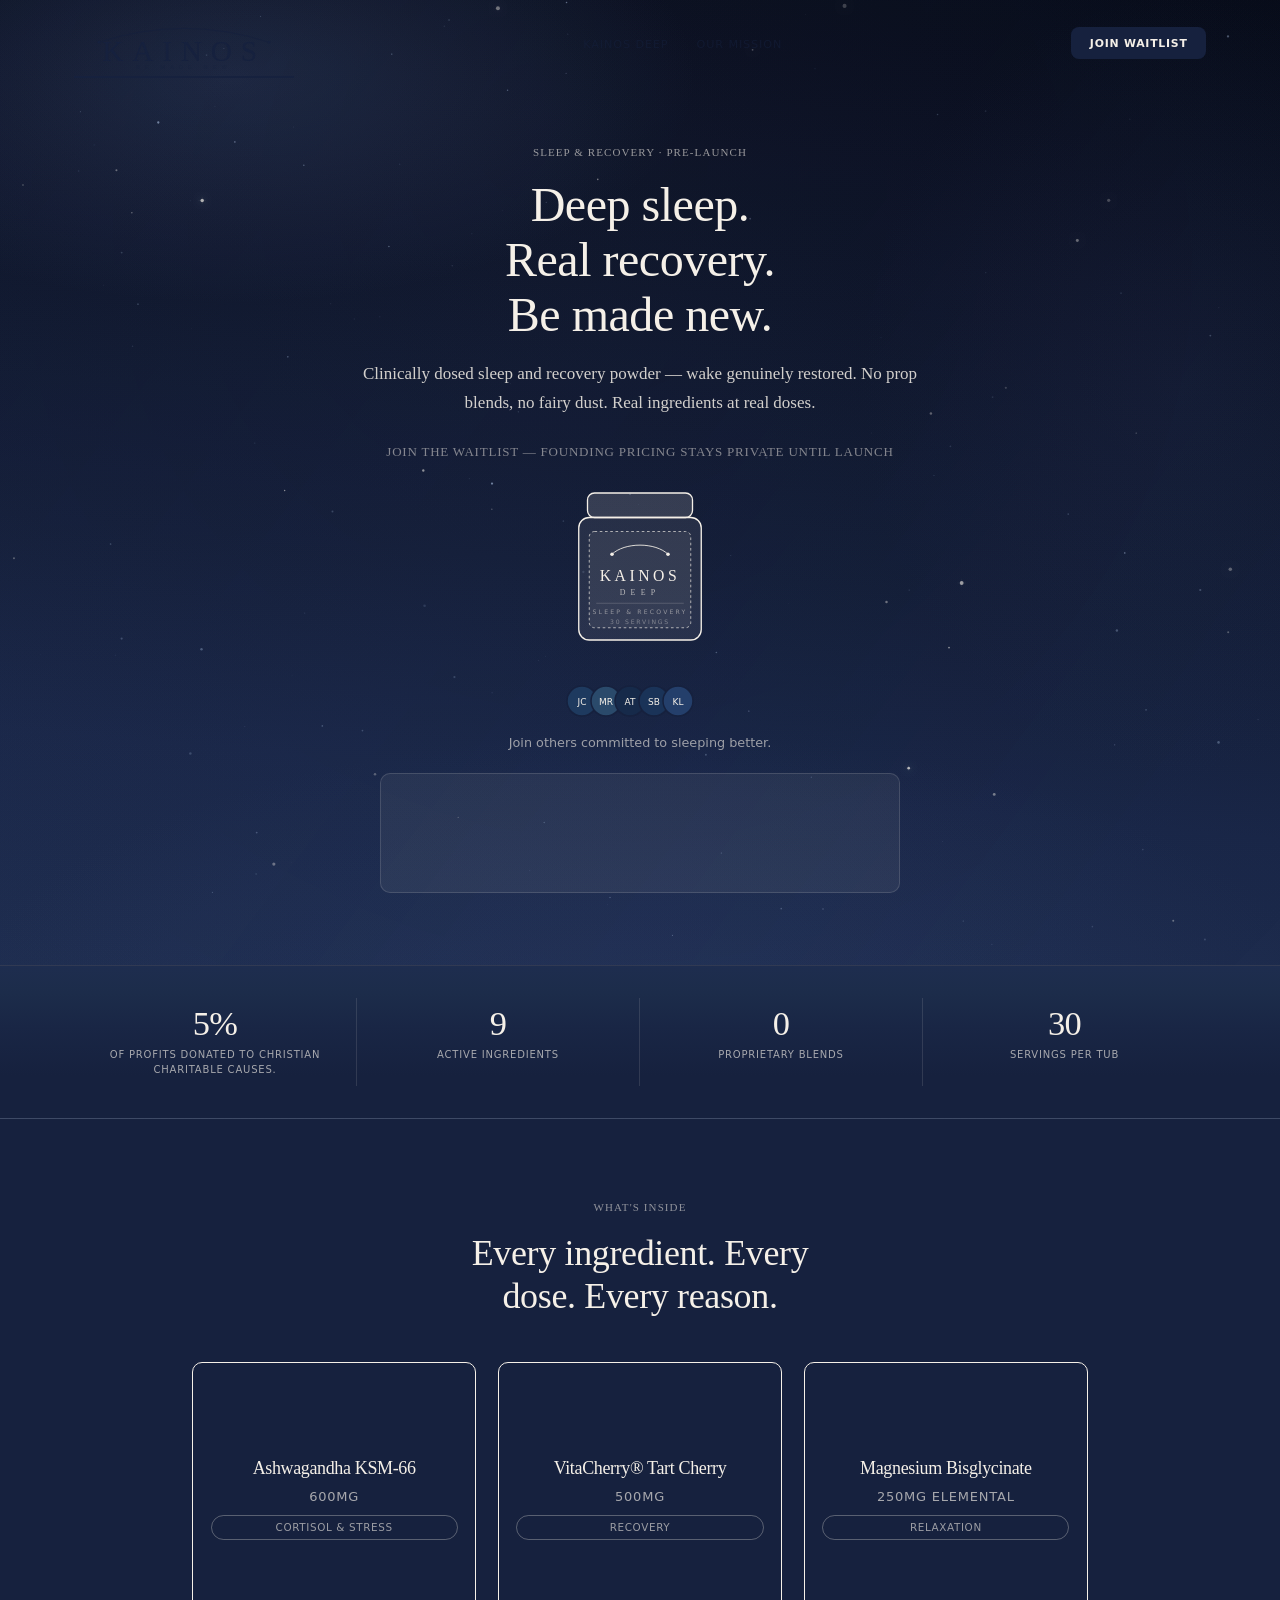
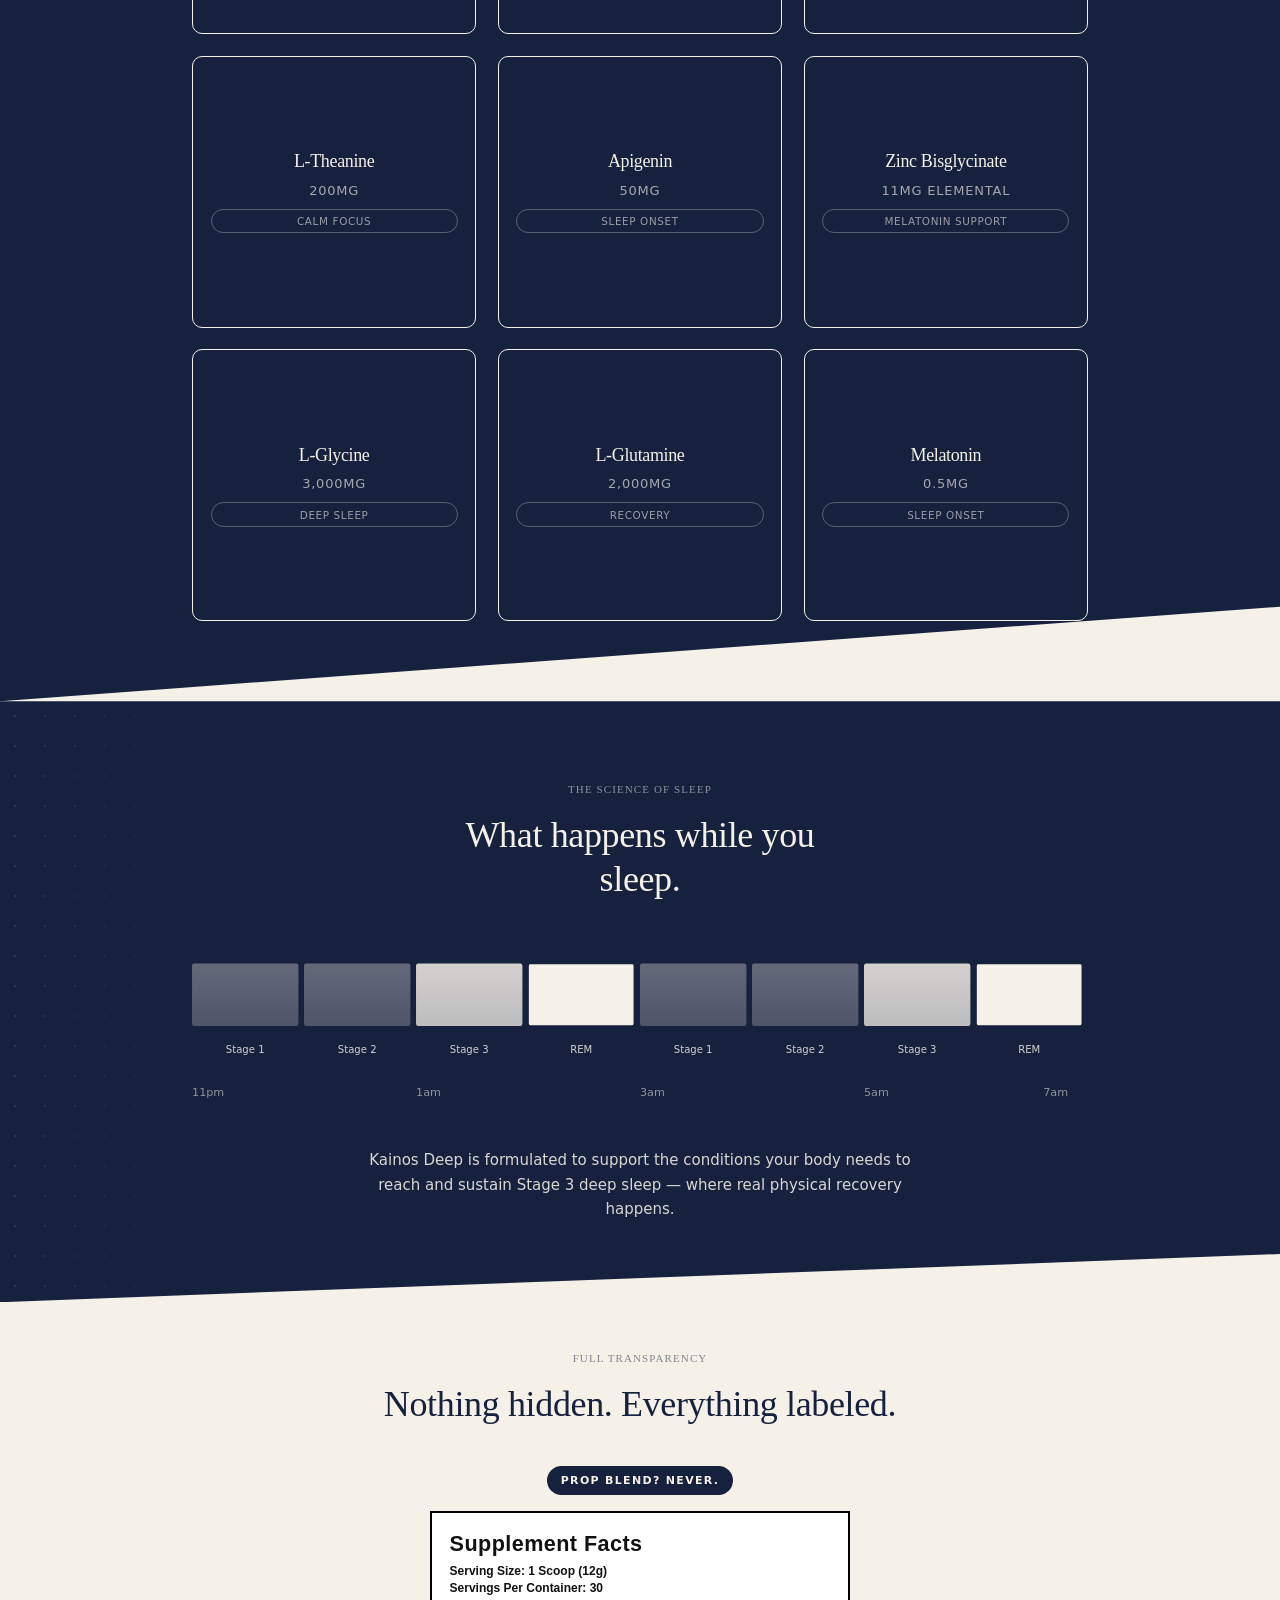
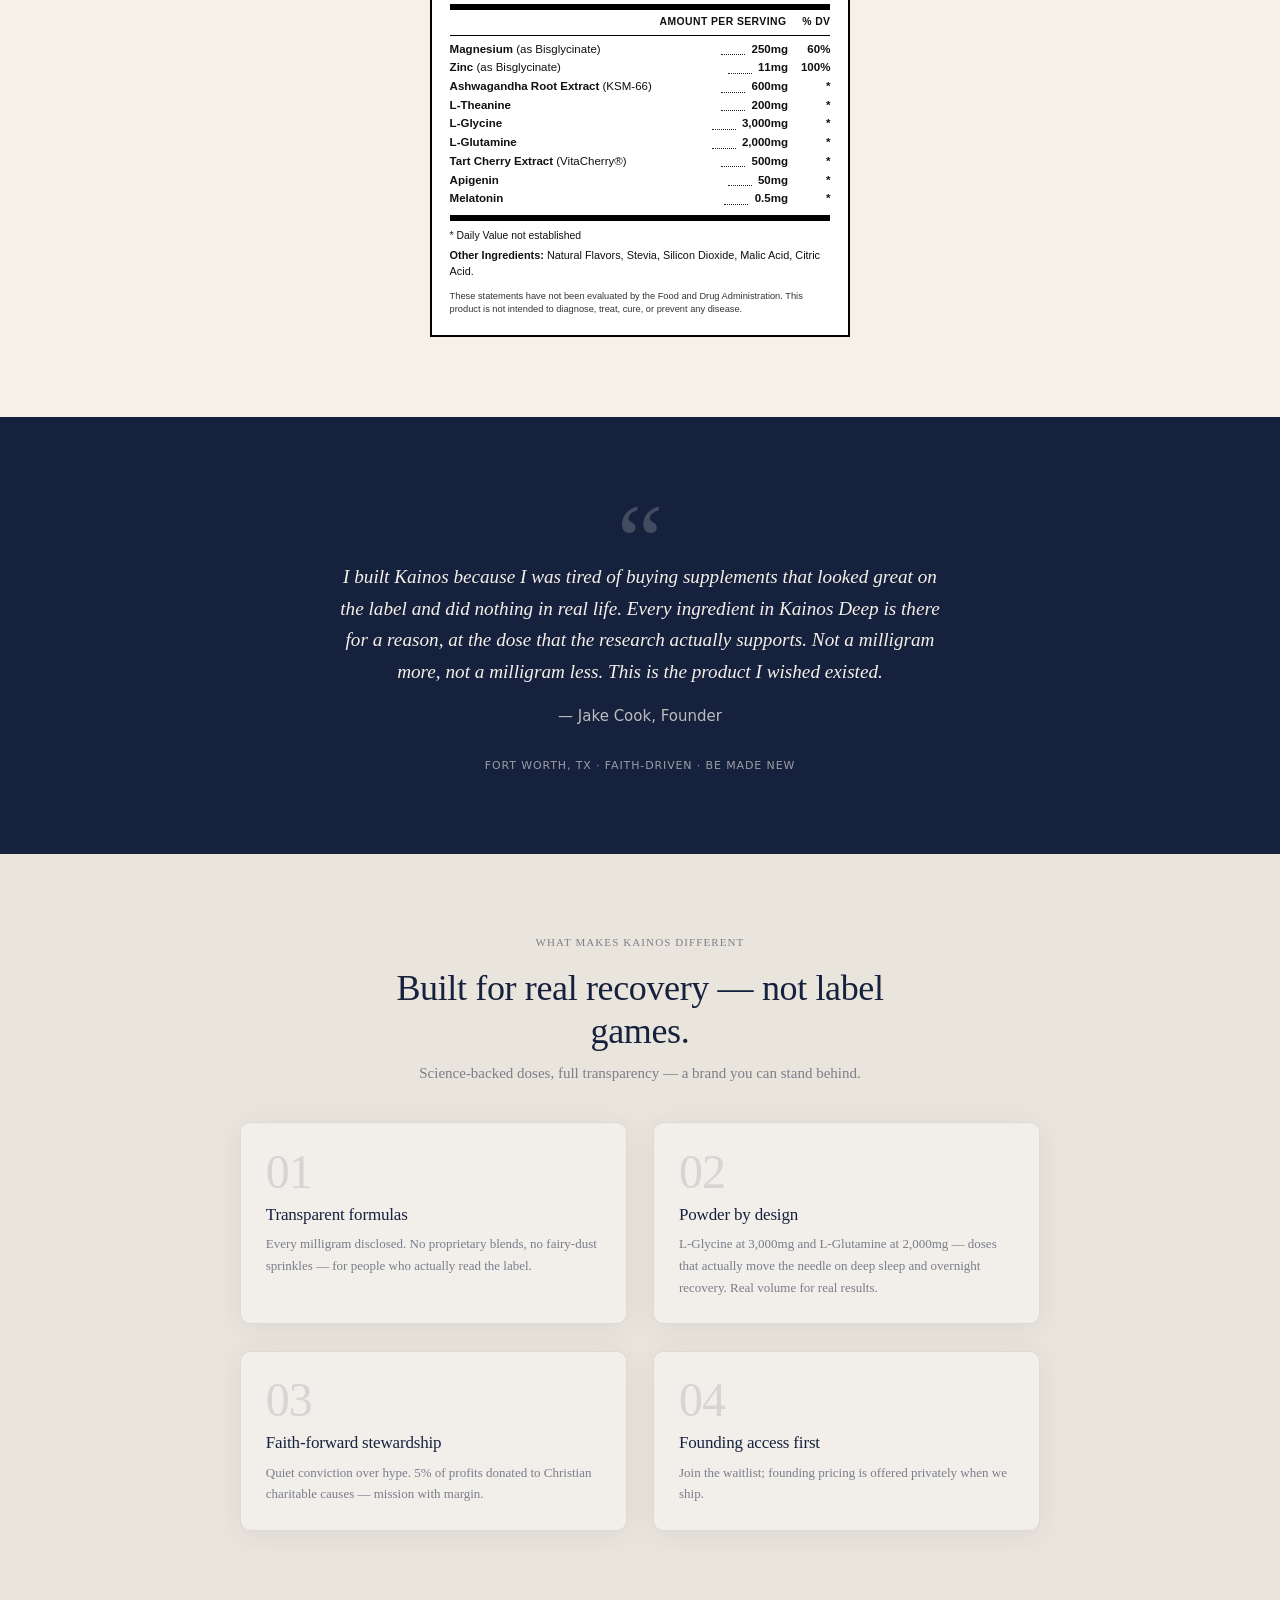
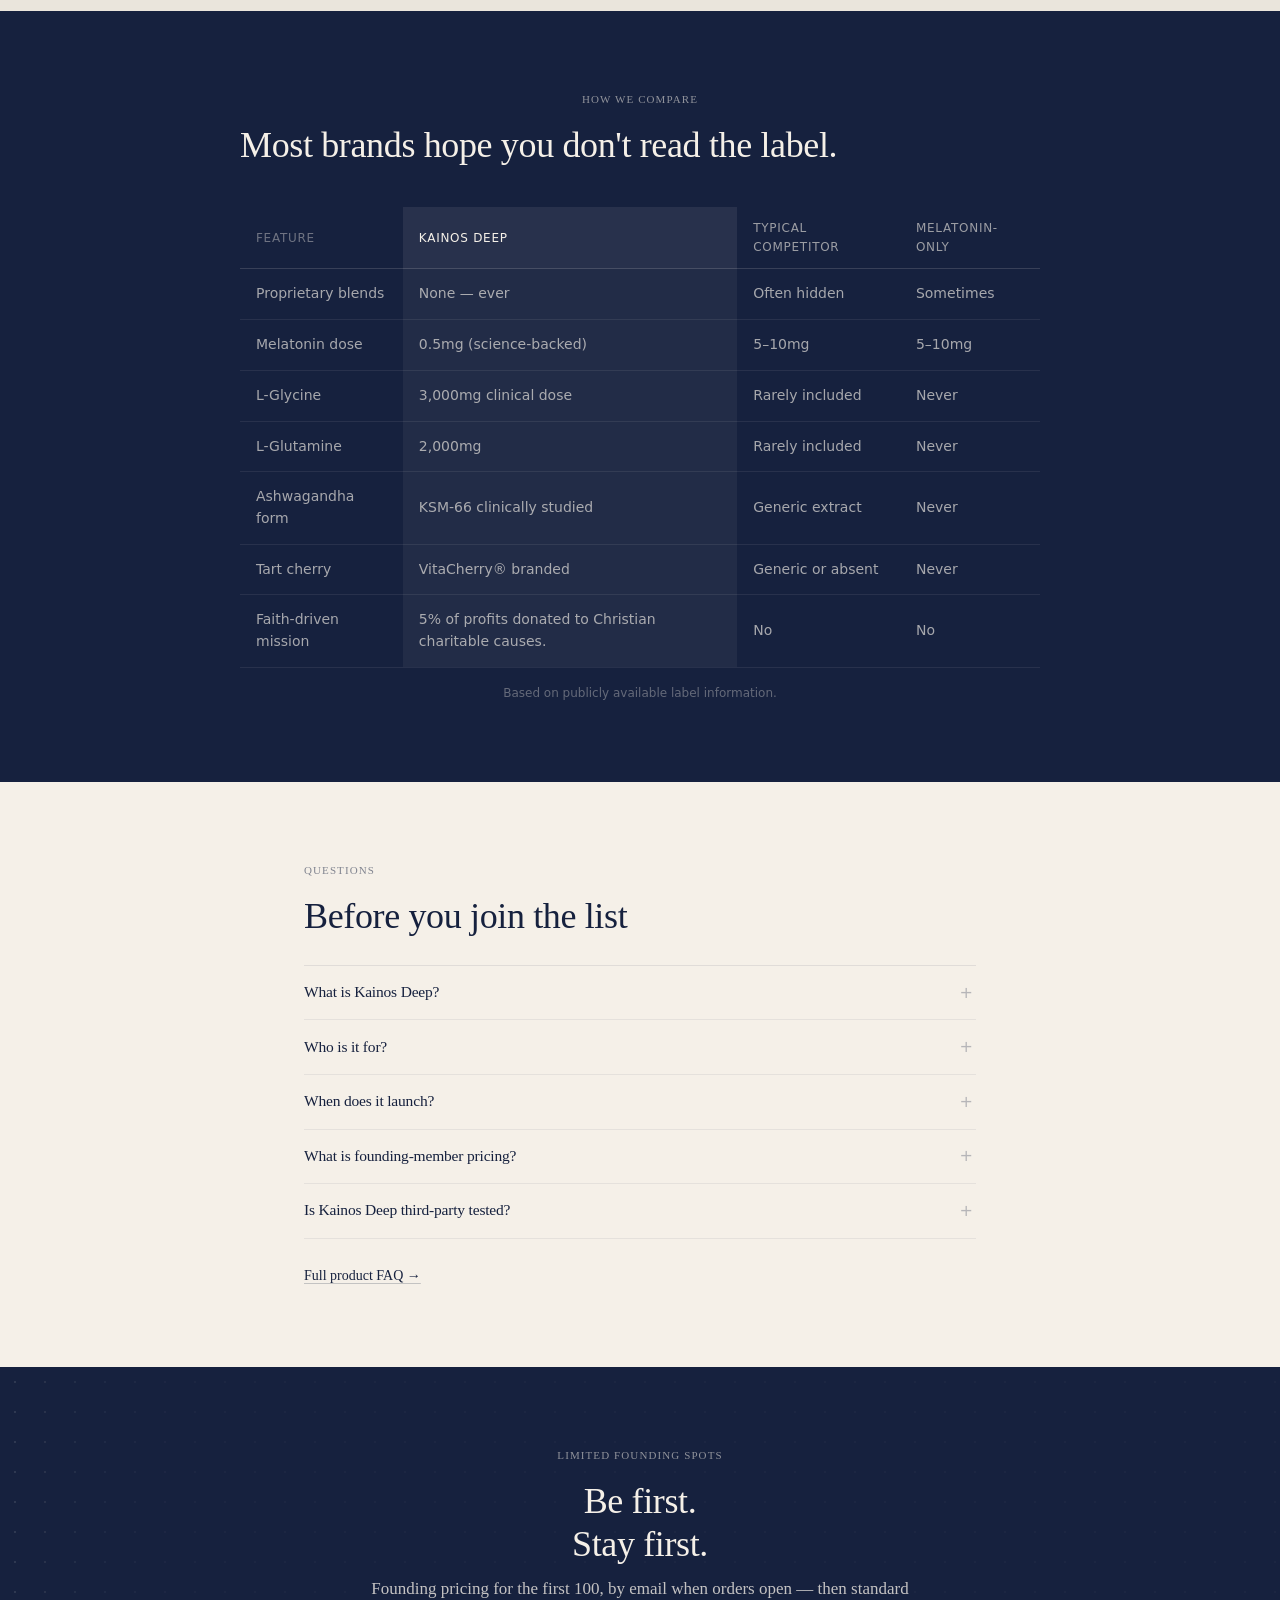
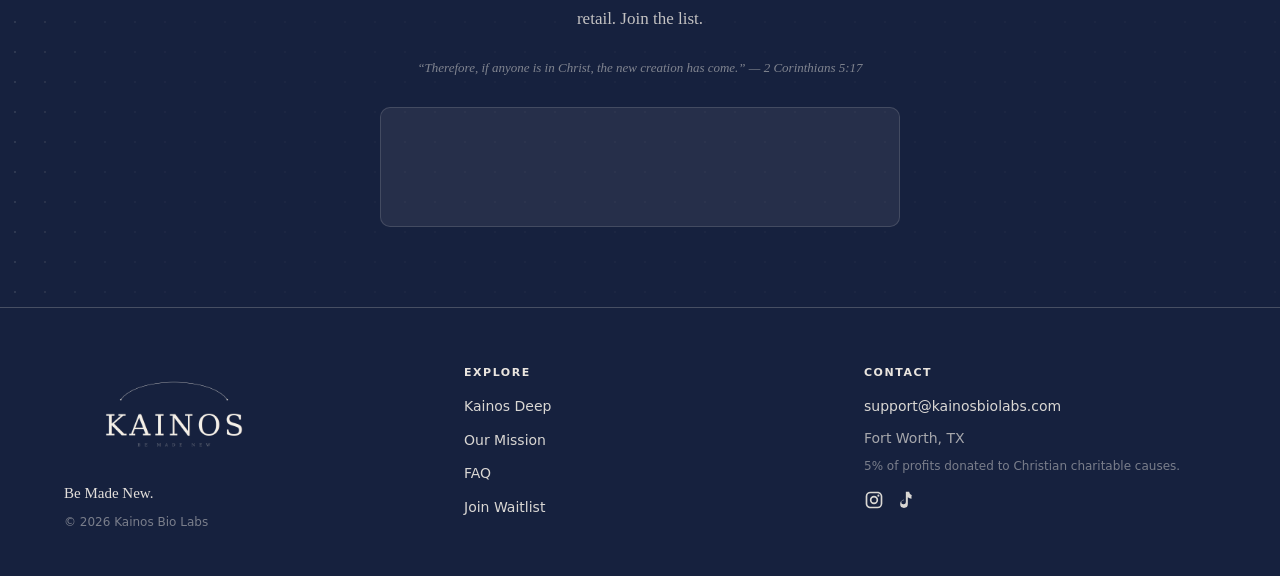
==== commit bcb7bd80: "feat(analytics): generate_lead event_label by waitlist placement on home (plan task 8) Made-with: Cu" ====
--- a/index.html
+++ b/index.html
@@ -137,11 +137,9 @@
           <text x="112" y="20" text-anchor="middle" font-family="DM Sans,system-ui" font-size="9" fill="#F5F0E8">KL</text>
         </svg>
       </div>
-      <p class="hero-social-proof__text">
-        <strong>47 people</strong> joined the waitlist this week
-      </p>
-    </div>
-    <div class="klaviyo-form-V8hLfp"></div>
+      <p class="hero-social-proof__text">Join others committed to sleeping better.</p>
+    </div>
+    <div class="klaviyo-form-V8hLfp" data-waitlist-placement="hero"><noscript><p>To join the waitlist, email us at <a href="mailto:jake@kainosbiolabs.com">jake@kainosbiolabs.com</a></p></noscript></div>
   </div>
 </section>
 
@@ -149,7 +147,7 @@
   <div class="stats-bar-inner">
   <div class="stat-item">
     <div class="stat-num js-stat-num" data-target="5" data-format="percent" aria-live="polite">0%</div>
-    <div class="stat-label">Profits to mission</div>
+    <div class="stat-label">of profits donated to Christian charitable causes.</div>
   </div>
   <div class="stat-item">
     <div class="stat-num js-stat-num" data-target="9" data-format="int" aria-live="polite">0</div>
@@ -180,11 +178,11 @@
           </div>
           <div class="ingredient-card__face ingredient-card__face--back">
             <p class="ingredient-card__label">What it does</p>
-            <p class="ingredient-card__copy">Lowers cortisol — the stress hormone keeping you wired at night</p>
+            <p class="ingredient-card__copy">May help support healthy cortisol levels already within normal range — the stress response that can keep you feeling wired at night</p>
             <p class="ingredient-card__label">Why this dose</p>
             <p class="ingredient-card__copy">600mg is the dose used in human clinical trials</p>
             <p class="ingredient-card__label">Science</p>
-            <p class="ingredient-card__copy ingredient-card__copy--science">Statistically significant cortisol reduction in 8-week double-blind RCT</p>
+            <p class="ingredient-card__copy ingredient-card__copy--science">Shown in clinical studies to support healthy cortisol levels already within normal range in an 8-week double-blind RCT</p>
           </div>
         </div>
       </article>
@@ -197,11 +195,11 @@
           </div>
           <div class="ingredient-card__face ingredient-card__face--back">
             <p class="ingredient-card__label">What it does</p>
-            <p class="ingredient-card__copy">Supports natural melatonin production and reduces muscle soreness</p>
+            <p class="ingredient-card__copy">Supports natural melatonin production and may support muscle recovery</p>
             <p class="ingredient-card__label">Why this dose</p>
             <p class="ingredient-card__copy">500mg of 10:1 concentrate = 5,000mg whole tart cherry equivalent</p>
             <p class="ingredient-card__label">Science</p>
-            <p class="ingredient-card__copy ingredient-card__copy--science">Reduces DOMS markers and supports overnight recovery</p>
+            <p class="ingredient-card__copy ingredient-card__copy--science">May support muscle recovery and overnight recovery</p>
           </div>
         </div>
       </article>
@@ -209,14 +207,14 @@
         <div class="ingredient-card__inner">
           <div class="ingredient-card__face ingredient-card__face--front">
             <h3 class="ingredient-card__name">Magnesium Bisglycinate</h3>
-            <p class="ingredient-card__dose">200mg elemental</p>
+            <p class="ingredient-card__dose">250mg elemental</p>
             <span class="ingredient-card__tag">Relaxation</span>
           </div>
           <div class="ingredient-card__face ingredient-card__face--back">
             <p class="ingredient-card__label">What it does</p>
             <p class="ingredient-card__copy">Activates GABA receptors, relaxes muscles, regulates melatonin</p>
             <p class="ingredient-card__label">Why this dose</p>
-            <p class="ingredient-card__copy">200mg elemental from bisglycinate — highest bioavailability form</p>
+            <p class="ingredient-card__copy">250mg elemental from bisglycinate — highest bioavailability form</p>
             <p class="ingredient-card__label">Science</p>
             <p class="ingredient-card__copy ingredient-card__copy--science">Bisglycinate absorbs at ~80% vs 4% for magnesium oxide</p>
           </div>
@@ -235,7 +233,7 @@
             <p class="ingredient-card__label">Why this dose</p>
             <p class="ingredient-card__copy">200mg is the threshold dose for measurable alpha wave activity</p>
             <p class="ingredient-card__label">Science</p>
-            <p class="ingredient-card__copy ingredient-card__copy--science">No grogginess, no dependency, no rebound — just quiet focus</p>
+            <p class="ingredient-card__copy ingredient-card__copy--science">Formulated to support calm focus without sedation; may help you ease into rest without feeling dependent</p>
           </div>
         </div>
       </article>
@@ -248,7 +246,7 @@
           </div>
           <div class="ingredient-card__face ingredient-card__face--back">
             <p class="ingredient-card__label">What it does</p>
-            <p class="ingredient-card__copy">Modulates GABA-A receptors for fast relaxation onset</p>
+            <p class="ingredient-card__copy">Modulates GABA-A receptors to support relaxation onset</p>
             <p class="ingredient-card__label">Why this dose</p>
             <p class="ingredient-card__copy">50mg from chamomile extract — directionally effective dose</p>
             <p class="ingredient-card__label">Science</p>
@@ -282,7 +280,7 @@
           </div>
           <div class="ingredient-card__face ingredient-card__face--back">
             <p class="ingredient-card__label">What it does</p>
-            <p class="ingredient-card__copy">Lowers core body temperature to accelerate deep sleep onset and improve REM quality</p>
+            <p class="ingredient-card__copy">Formulated to support the drop in core body temperature associated with sleep onset and may help support healthy sleep architecture, including REM</p>
             <p class="ingredient-card__label">Why this dose</p>
             <p class="ingredient-card__copy">3,000mg is the dose validated in human clinical sleep studies — the primary reason this is a powder</p>
             <p class="ingredient-card__label">Science</p>
@@ -320,7 +318,7 @@
             <p class="ingredient-card__label">Why this dose</p>
             <p class="ingredient-card__copy">Competitors use 5–10mg. Science supports 0.3–0.5mg for onset.</p>
             <p class="ingredient-card__label">Science</p>
-            <p class="ingredient-card__copy ingredient-card__copy--science">Higher doses suppress your own melatonin production over time</p>
+            <p class="ingredient-card__copy ingredient-card__copy--science">Most sleep supplements use 5–10mg of melatonin — far above what research supports. Kainos Deep uses 0.5mg, the dose shown in studies to support your body&apos;s natural sleep cycle without disruption.</p>
           </div>
         </div>
       </article>
@@ -380,7 +378,7 @@
       <p class="supp-facts-badge" role="status">Prop blend? Never.</p>
       <div class="supp-facts-panel" role="region" aria-label="Supplement facts for Kainos Deep">
         <p class="supp-facts-panel__title">Supplement Facts</p>
-        <p class="supp-facts-panel__serving">Serving Size: 1 Scoop (8.5g)</p>
+        <p class="supp-facts-panel__serving">Serving Size: 1 Scoop (12g)</p>
         <p class="supp-facts-panel__serving">Servings Per Container: 30</p>
         <div class="supp-facts-panel__rule supp-facts-panel__rule--thick"></div>
         <div class="supp-facts-panel__header-row">
@@ -439,7 +437,7 @@
       <li class="home-diff-card js-io-home-card" data-stagger="2">
         <span class="home-diff-card__num" aria-hidden="true">03</span>
         <h3 class="home-diff-card__title">Faith-forward stewardship</h3>
-        <p class="home-diff-card__text">Quiet conviction over hype. Five percent to Christian causes — mission with margin.</p>
+        <p class="home-diff-card__text">Quiet conviction over hype. 5% of profits donated to Christian charitable causes — mission with margin.</p>
       </li>
       <li class="home-diff-card js-io-home-card" data-stagger="3">
         <span class="home-diff-card__num" aria-hidden="true">04</span>
@@ -503,7 +501,7 @@
           </tr>
           <tr>
             <td class="vs-table__feature">Faith-driven mission</td>
-            <td class="vs-table__kainos">5% to Christian causes</td>
+            <td class="vs-table__kainos">5% of profits donated to Christian charitable causes.</td>
             <td>No</td>
             <td>No</td>
           </tr>
@@ -524,7 +522,7 @@
       <details class="product-disclosure js-io-disclosure">
         <summary class="product-disclosure__summary">What is Kainos Deep?</summary>
         <div class="product-disclosure__body">
-          <p>A nightly sleep and recovery powder with nine clinically dosed active ingredients — fully transparent labeling, zero proprietary blends, thirty servings per tub. Mix one scoop with 8–10oz cold water 30–60 minutes before bed.</p>
+          <p>A nightly sleep and recovery powder with nine clinically dosed active ingredients — fully transparent labeling, zero proprietary blends, thirty servings per tub. Mix one scoop (12g) with 8–10oz cold water 30–60 minutes before bed.</p>
         </div>
       </details>
       <details class="product-disclosure js-io-disclosure">
@@ -543,6 +541,12 @@
         <summary class="product-disclosure__summary">What is founding-member pricing?</summary>
         <div class="product-disclosure__body">
           <p>Limited spots at subscriber-only rates — never published here. When they’re filled, pricing moves to planned retail.</p>
+        </div>
+      </details>
+      <details class="product-disclosure js-io-disclosure">
+        <summary class="product-disclosure__summary">Is Kainos Deep third-party tested?</summary>
+        <div class="product-disclosure__body">
+          <p>Yes. Every batch is tested by an independent lab. A Certificate of Analysis (COA) is available upon request at support@kainosbiolabs.com.</p>
         </div>
       </details>
     </div>
@@ -557,7 +561,7 @@
     <h2 id="cta-home-heading" class="h-section h-section--on-dark">Be first.<br>Stay first.</h2>
     <p class="lead lead--on-dark">Founding pricing for the first 100, by email when orders open — then standard retail. Join the list.</p>
     <p class="quote-attribution">&ldquo;Therefore, if anyone is in Christ, the new creation has come.&rdquo; — 2 Corinthians 5:17</p>
-    <div class="klaviyo-form-V8hLfp"></div>
+    <div class="klaviyo-form-V8hLfp" data-waitlist-placement="footer"><noscript><p>To join the waitlist, email us at <a href="mailto:jake@kainosbiolabs.com">jake@kainosbiolabs.com</a></p></noscript></div>
   </div>
 </section>
 
@@ -586,7 +590,7 @@
       <ul class="site-footer-rich__list">
         <li><a href="mailto:support@kainosbiolabs.com" class="site-footer-rich__email">support@kainosbiolabs.com</a></li>
         <li class="site-footer-rich__muted">Fort Worth, TX</li>
-        <li class="site-footer-rich__muted site-footer-rich__muted--small">5% of profits to Christian causes</li>
+        <li class="site-footer-rich__muted site-footer-rich__muted--small">5% of profits donated to Christian charitable causes.</li>
         <li class="site-footer-rich__social">
           <a href="https://instagram.com/kainosbiolabs" target="_blank" rel="noopener noreferrer" aria-label="Kainos on Instagram" class="site-footer-rich__social-link">
             <svg width="20" height="20" viewBox="0 0 24 24" aria-hidden="true" focusable="false"><path fill="currentColor" d="M7.8 2h8.4C19.4 2 22 4.6 22 7.8v8.4a5.8 5.8 0 0 1-5.8 5.8H7.8C4.6 22 2 19.4 2 16.2V7.8A5.8 5.8 0 0 1 7.8 2m-.2 2A3.6 3.6 0 0 0 4 7.6v8.8C4 18.39 5.61 20 7.6 20h8.8a3.6 3.6 0 0 0 3.6-3.6V7.6C20 5.61 18.39 4 16.4 4H7.6m9.65 1.5a1.25 1.25 0 0 1 1.25 1.25A1.25 1.25 0 0 1 17.25 8 1.25 1.25 0 0 1 16 6.75a1.25 1.25 0 0 1 1.25-1.25M12 7a5 5 0 0 1 5 5 5 5 0 0 1-5 5 5 5 0 0 1-5-5 5 5 0 0 1 5-5m0 2a3 3 0 0 0-3 3 3 3 0 0 0 3 3 3 3 0 0 0 3-3 3 3 0 0 0-3-3z"/></svg>
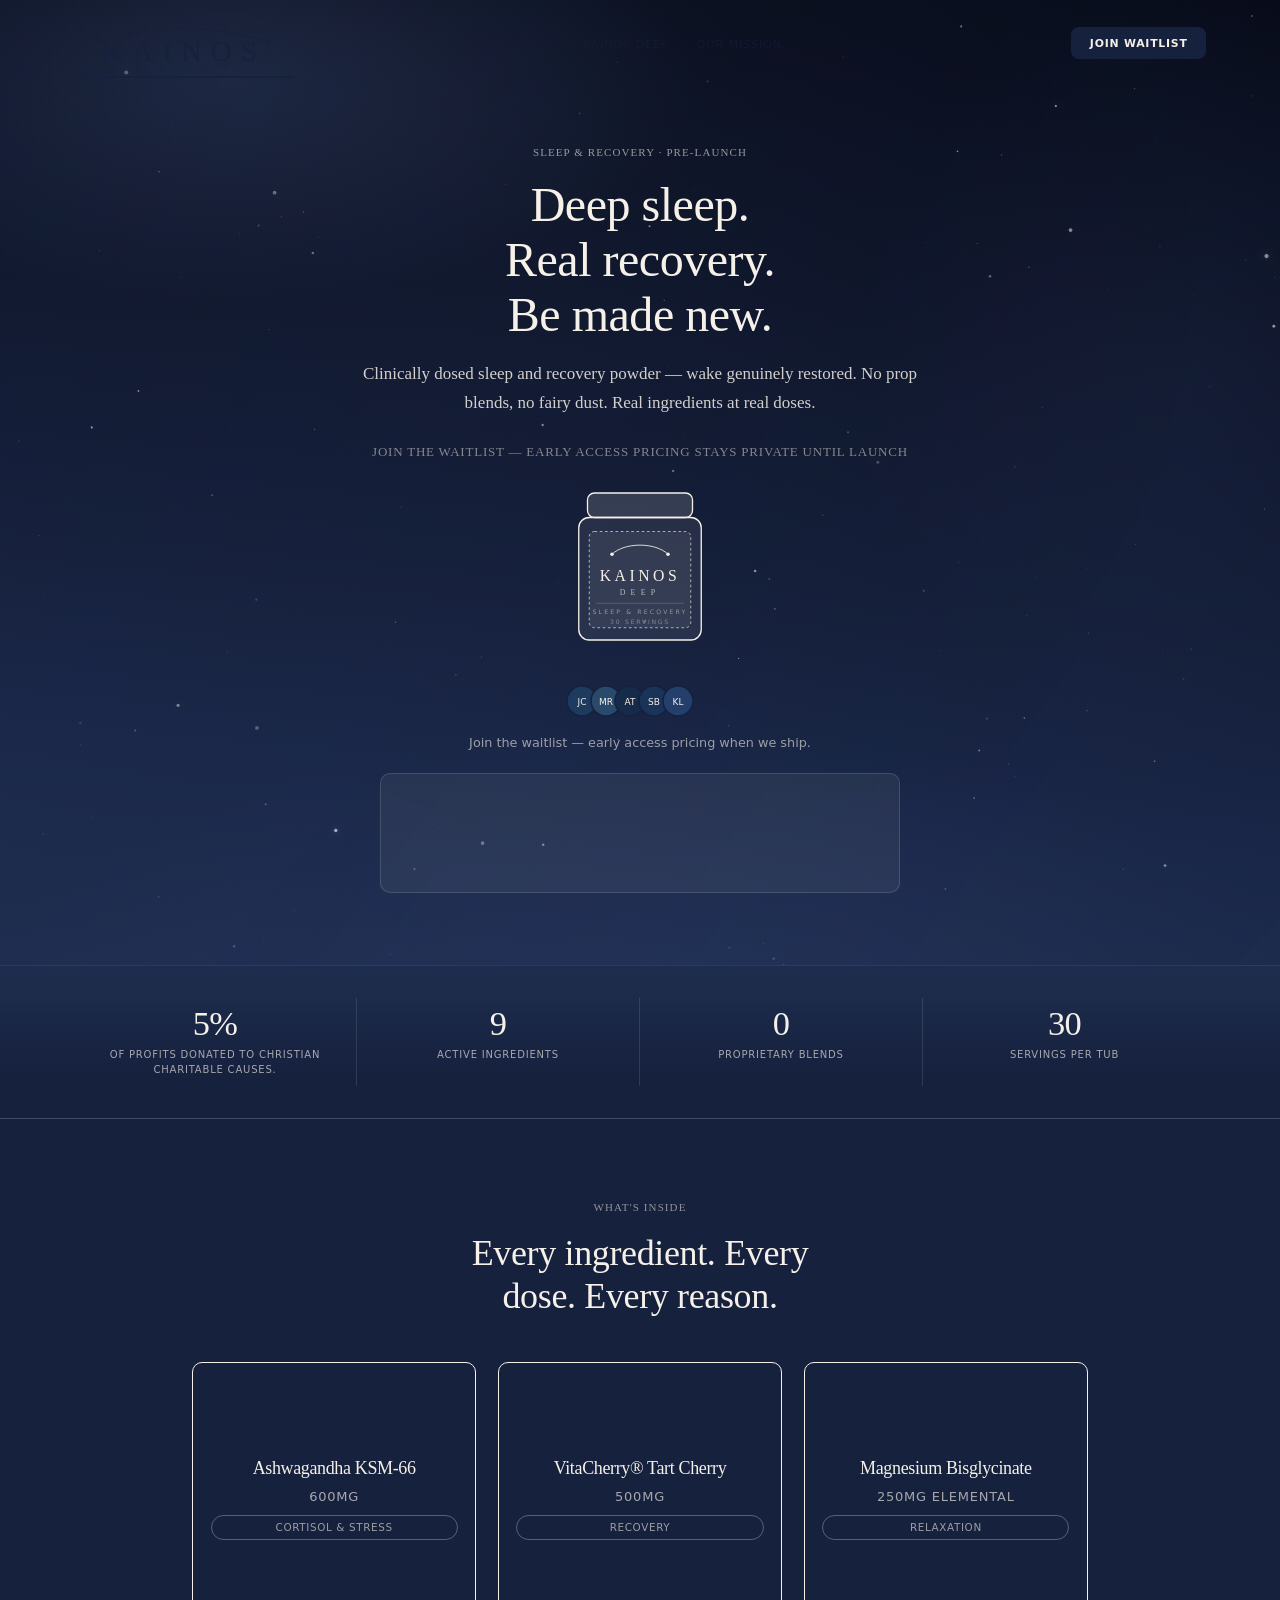
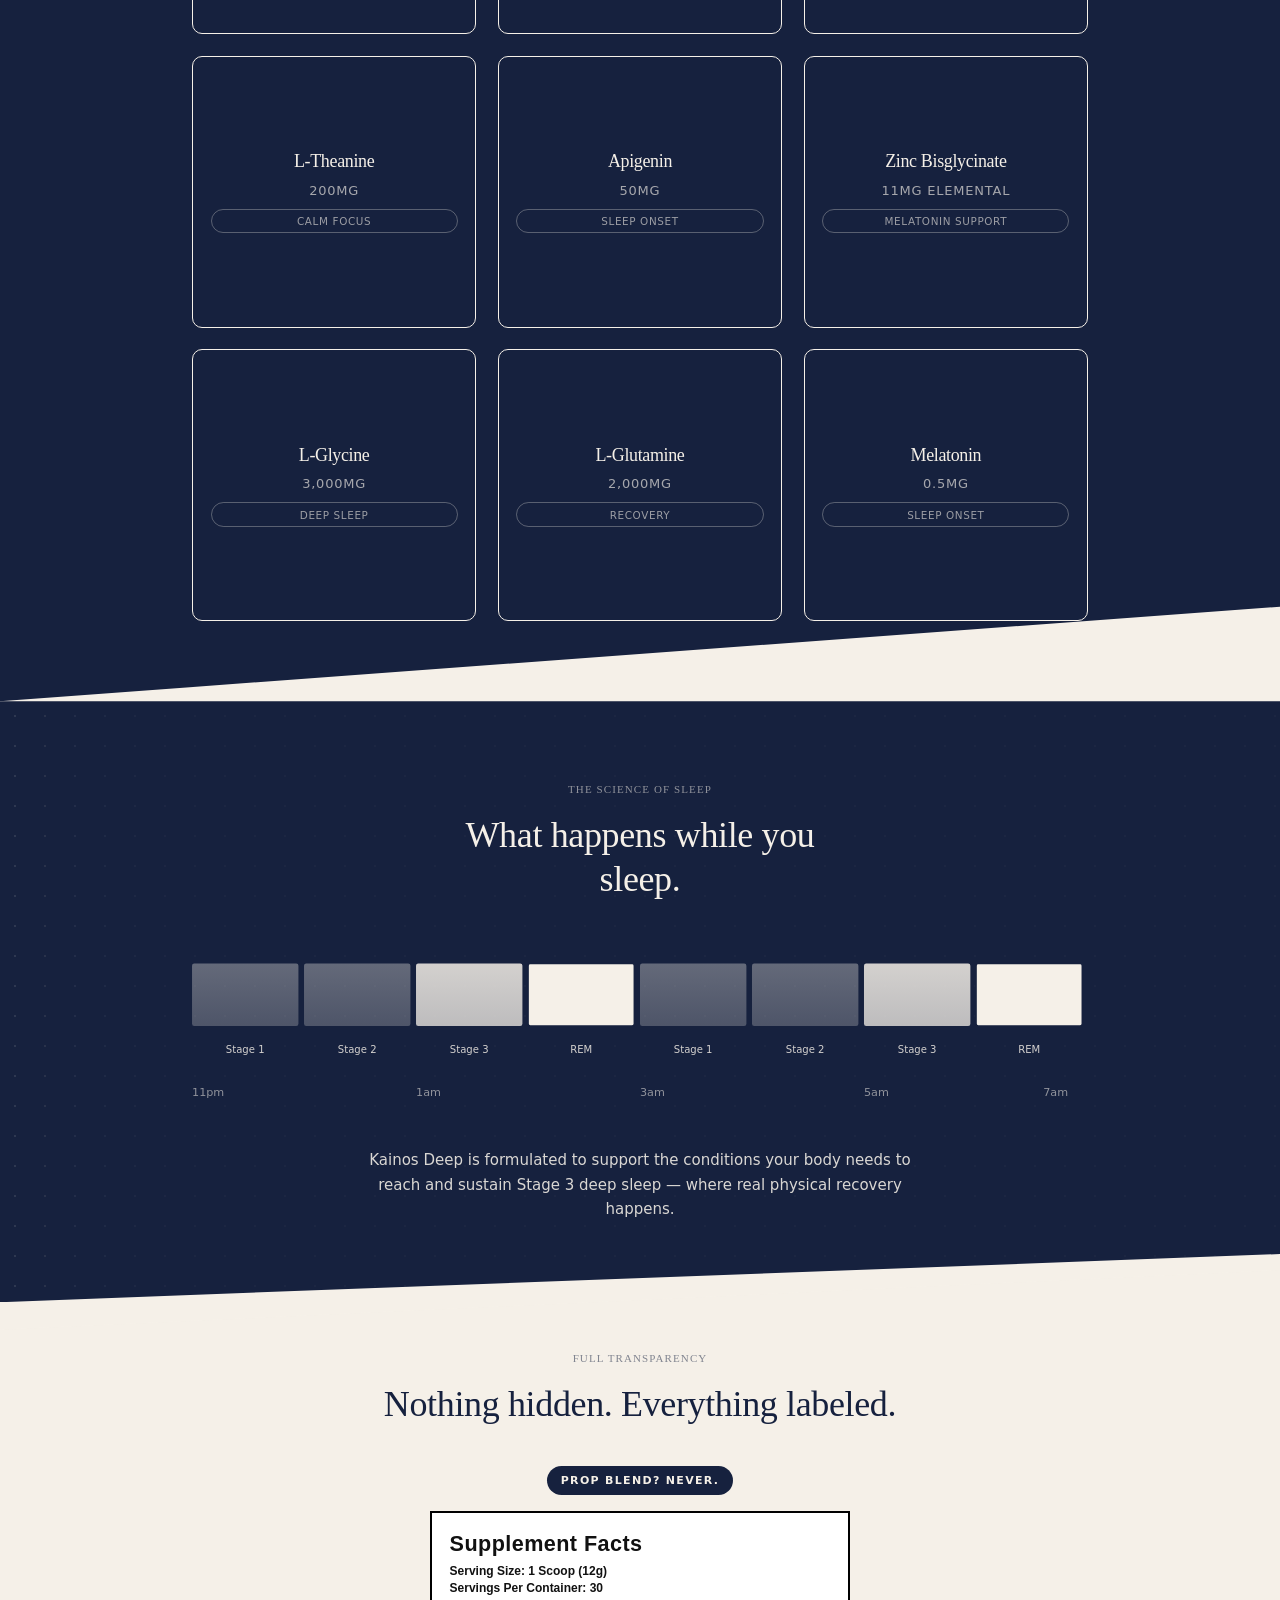
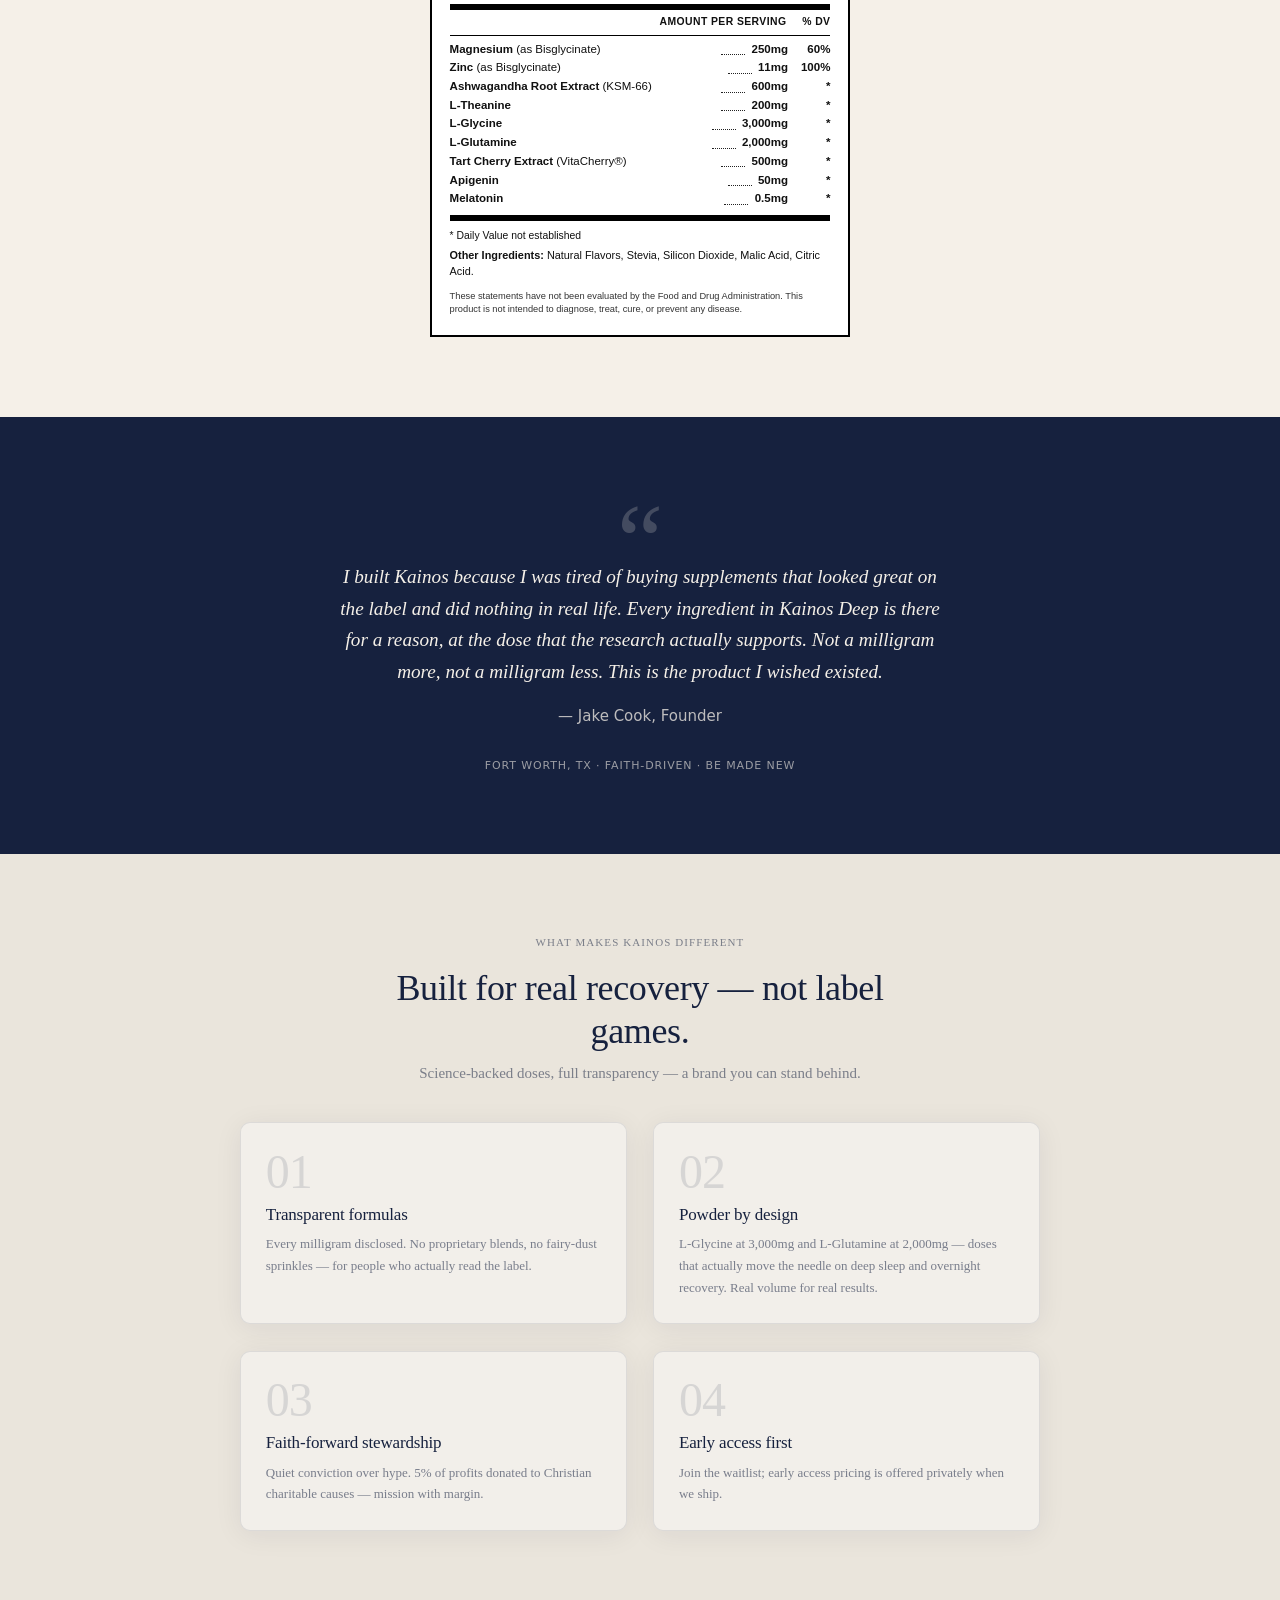
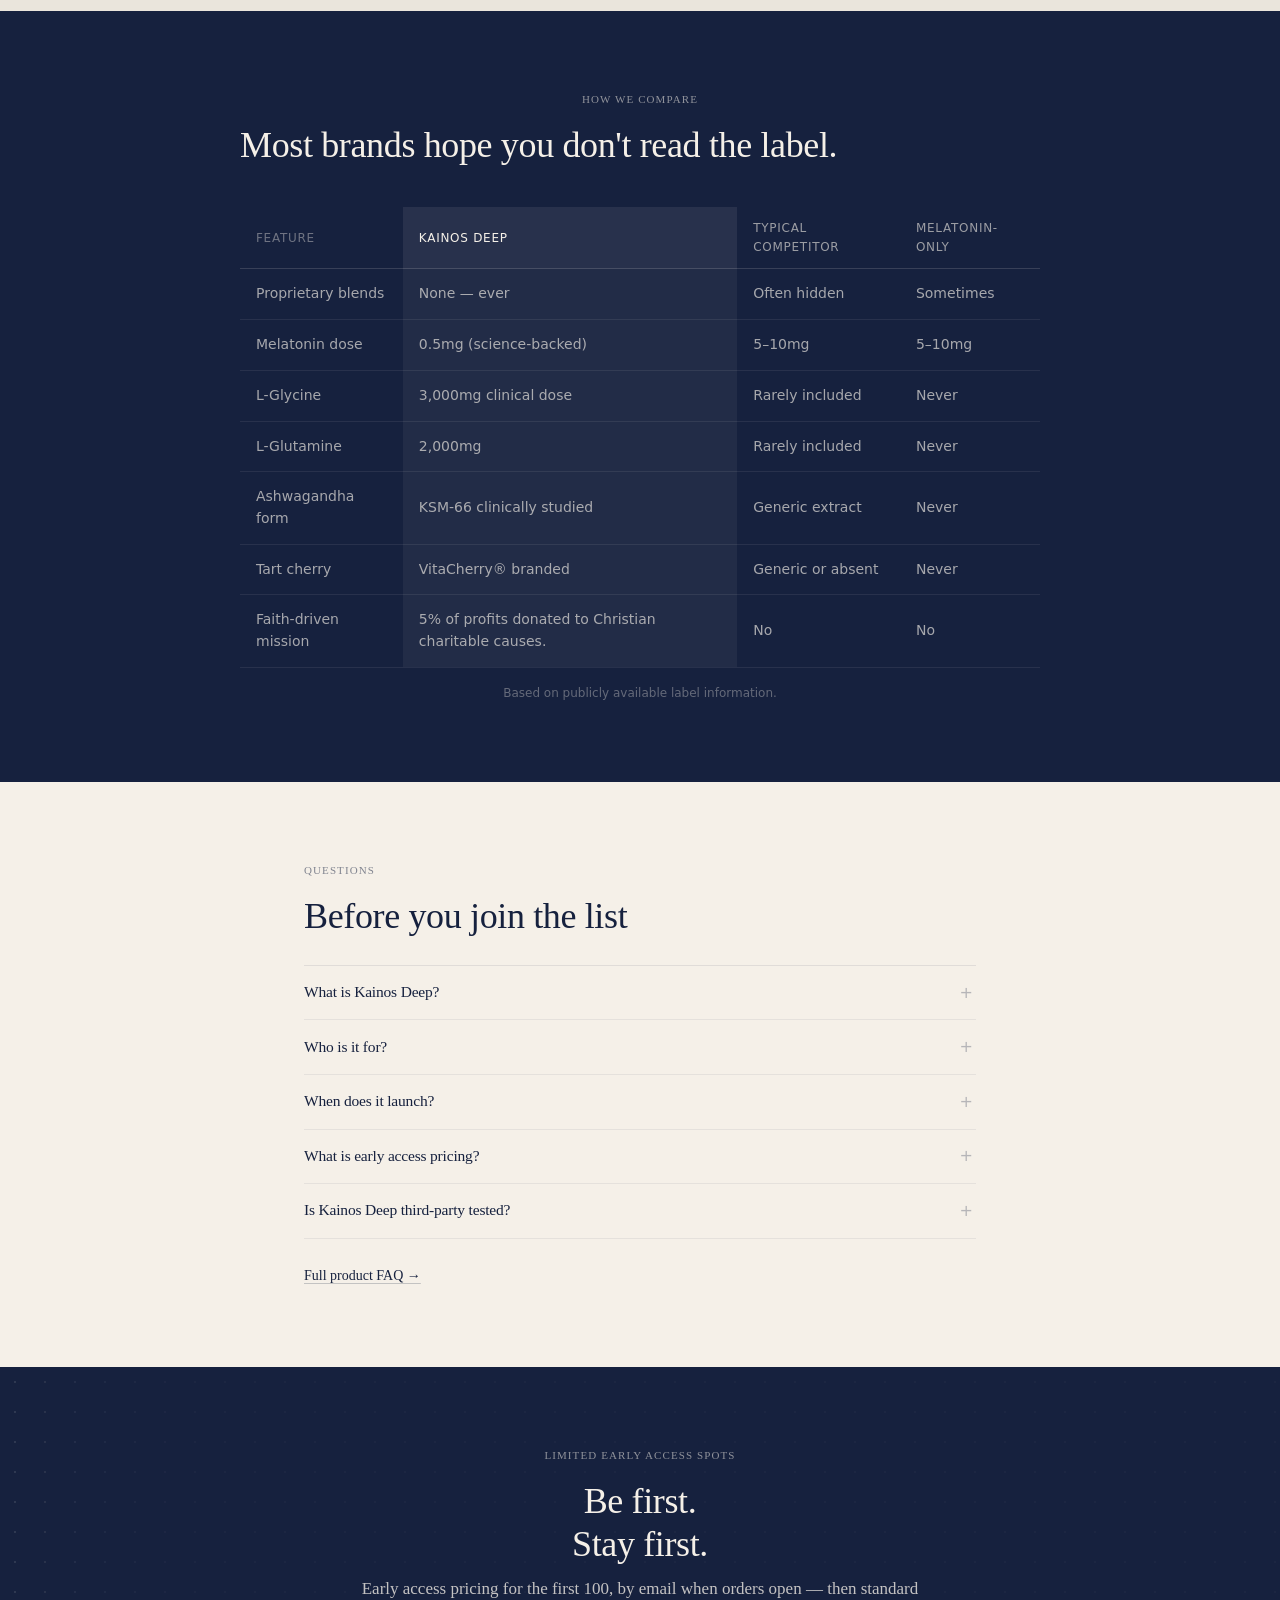
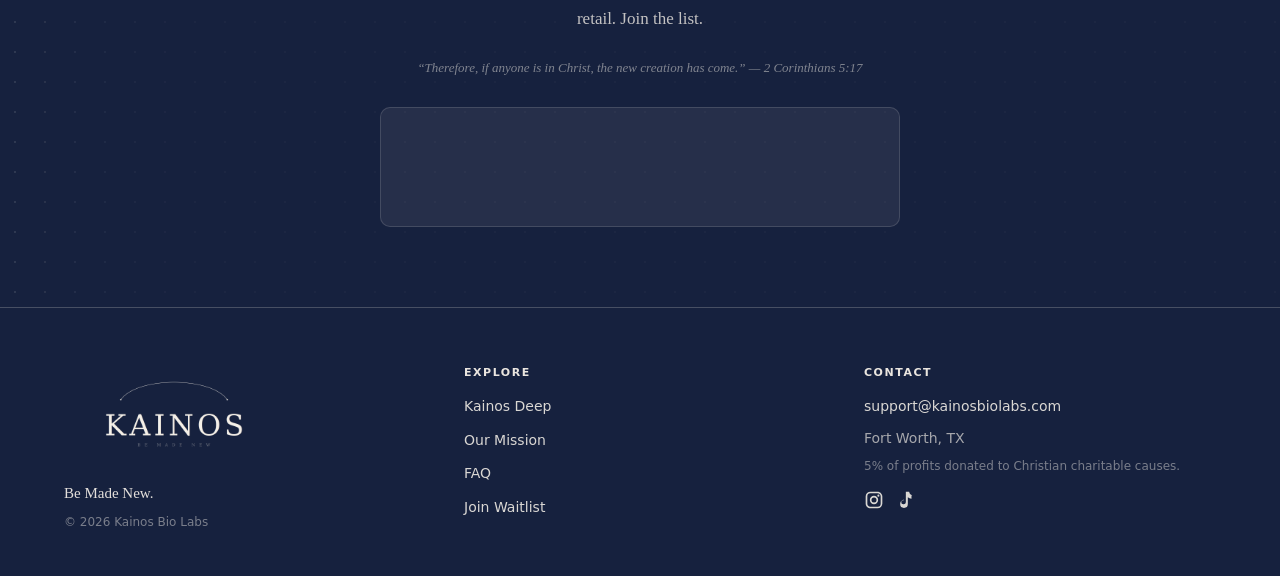
==== commit bd50b775: "fix: early access pricing, TikTok handle, cache control, FAQ copy Co-Authored-By: Claude Sonnet 4.6 " ====
--- a/index.html
+++ b/index.html
@@ -1,12 +1,13 @@
 <!DOCTYPE html>
 <html lang="en">
+<!-- Updated: 2026-04-21 -->
 <head>
 <meta charset="UTF-8" />
 <meta http-equiv="X-Content-Type-Options" content="nosniff"/>
 <meta http-equiv="X-Frame-Options" content="SAMEORIGIN"/>
 <meta http-equiv="Referrer-Policy" content="strict-origin-when-cross-origin"/>
 <meta http-equiv="Permissions-Policy" content="camera=(), microphone=(), geolocation=(), payment=()"/>
-<meta http-equiv="Content-Security-Policy" content="default-src 'self'; script-src 'self' 'unsafe-inline' https://www.googletagmanager.com https://static.klaviyo.com https://www.klaviyo.com; style-src 'self' 'unsafe-inline' https://fonts.googleapis.com; font-src https://fonts.gstatic.com; img-src 'self' data: https:; connect-src 'self' https://www.google-analytics.com https://analytics.google.com https://www.googletagmanager.com https://www.klaviyo.com https://a.klaviyo.com; frame-ancestors 'none';"/>
+<meta http-equiv="Content-Security-Policy" content="default-src 'self'; script-src 'self' 'unsafe-inline' https://www.googletagmanager.com https://static.klaviyo.com https://static-tracking.klaviyo.com https://www.klaviyo.com; style-src 'self' 'unsafe-inline' https://fonts.googleapis.com; font-src https://fonts.gstatic.com; img-src 'self' data: https:; connect-src 'self' https://www.google-analytics.com https://analytics.google.com https://www.googletagmanager.com https://www.klaviyo.com https://a.klaviyo.com; frame-ancestors 'none';"/>
 <link rel="canonical" href="https://kainosbiolabs.com/"/>
 <!-- Google tag (gtag.js) -->
 <script async src="https://www.googletagmanager.com/gtag/js?id=G-3431XCGMX7"></script>
@@ -58,7 +59,7 @@
       "description": "Faith-driven, science-backed sleep and recovery supplements.",
       "sameAs": [
         "https://instagram.com/kainosbiolabs",
-        "https://tiktok.com/@kainosbiolabs"
+        "https://tiktok.com/@bekainos"
       ]
     },
     {
@@ -106,7 +107,7 @@
     <p class="eyebrow eyebrow--center hero-eyebrow">Sleep &amp; recovery · Pre-launch</p>
     <h1 class="h-display h-display--center h-display--on-dark">Deep sleep.<br>Real recovery.<br>Be made new.</h1>
     <p class="lead lead--center hero-lead">Clinically dosed sleep and recovery powder — wake genuinely restored. No prop blends, no fairy dust. Real ingredients at real doses.</p>
-    <p class="caption caption--center hero-caption">Join the waitlist — founding pricing stays private until launch</p>
+    <p class="caption caption--center hero-caption">Join the waitlist — early access pricing stays private until launch</p>
     <div class="hero-tub" aria-hidden="true">
       <svg viewBox="0 0 160 200" width="140" height="175" xmlns="http://www.w3.org/2000/svg" aria-hidden="true">
         <rect x="20" y="8" width="120" height="28" rx="8" fill="#F5F0E8" fill-opacity="0.15" stroke="#F5F0E8" stroke-width="1.5"/>
@@ -137,7 +138,7 @@
           <text x="112" y="20" text-anchor="middle" font-family="DM Sans,system-ui" font-size="9" fill="#F5F0E8">KL</text>
         </svg>
       </div>
-      <p class="hero-social-proof__text">Join others committed to sleeping better.</p>
+      <p class="hero-social-proof__text">Join the waitlist — early access pricing when we ship.</p>
     </div>
     <div class="klaviyo-form-V8hLfp" data-waitlist-placement="hero"><noscript><p>To join the waitlist, email us at <a href="mailto:jake@kainosbiolabs.com">jake@kainosbiolabs.com</a></p></noscript></div>
   </div>
@@ -441,8 +442,8 @@
       </li>
       <li class="home-diff-card js-io-home-card" data-stagger="3">
         <span class="home-diff-card__num" aria-hidden="true">04</span>
-        <h3 class="home-diff-card__title">Founding access first</h3>
-        <p class="home-diff-card__text">Join the waitlist; founding pricing is offered privately when we ship.</p>
+        <h3 class="home-diff-card__title">Early access first</h3>
+        <p class="home-diff-card__text">Join the waitlist; early access pricing is offered privately when we ship.</p>
       </li>
     </ul>
   </div>
@@ -534,13 +535,13 @@
       <details class="product-disclosure js-io-disclosure">
         <summary class="product-disclosure__summary">When does it launch?</summary>
         <div class="product-disclosure__body">
-          <p>Pre-launch for 2026. Waitlist members hear first, with private founding access before retail.</p>
+          <p>Pre-launch for 2026. Waitlist members hear first, with private early access before retail.</p>
         </div>
       </details>
       <details class="product-disclosure js-io-disclosure">
-        <summary class="product-disclosure__summary">What is founding-member pricing?</summary>
+        <summary class="product-disclosure__summary">What is early access pricing?</summary>
         <div class="product-disclosure__body">
-          <p>Limited spots at subscriber-only rates — never published here. When they’re filled, pricing moves to planned retail.</p>
+          <p>Early access pricing is available to waitlist members only — never published on the site. When orders open, waitlist members hear first with a private discount before standard retail pricing goes live.</p>
         </div>
       </details>
       <details class="product-disclosure js-io-disclosure">
@@ -557,9 +558,9 @@
 <section id="cta-waitlist" class="cta-band js-io-cta-band" aria-labelledby="cta-home-heading" data-nav-target="waitlist">
   <canvas id="cta-canvas" aria-hidden="true"></canvas>
   <div class="cta-band__inner js-io-cta-inner">
-    <p class="eyebrow eyebrow--on-dark">Limited founding spots</p>
+    <p class="eyebrow eyebrow--on-dark">Limited early access spots</p>
     <h2 id="cta-home-heading" class="h-section h-section--on-dark">Be first.<br>Stay first.</h2>
-    <p class="lead lead--on-dark">Founding pricing for the first 100, by email when orders open — then standard retail. Join the list.</p>
+    <p class="lead lead--on-dark">Early access pricing for the first 100, by email when orders open — then standard retail. Join the list.</p>
     <p class="quote-attribution">&ldquo;Therefore, if anyone is in Christ, the new creation has come.&rdquo; — 2 Corinthians 5:17</p>
     <div class="klaviyo-form-V8hLfp" data-waitlist-placement="footer"><noscript><p>To join the waitlist, email us at <a href="mailto:jake@kainosbiolabs.com">jake@kainosbiolabs.com</a></p></noscript></div>
   </div>
@@ -595,7 +596,7 @@
           <a href="https://instagram.com/kainosbiolabs" target="_blank" rel="noopener noreferrer" aria-label="Kainos on Instagram" class="site-footer-rich__social-link">
             <svg width="20" height="20" viewBox="0 0 24 24" aria-hidden="true" focusable="false"><path fill="currentColor" d="M7.8 2h8.4C19.4 2 22 4.6 22 7.8v8.4a5.8 5.8 0 0 1-5.8 5.8H7.8C4.6 22 2 19.4 2 16.2V7.8A5.8 5.8 0 0 1 7.8 2m-.2 2A3.6 3.6 0 0 0 4 7.6v8.8C4 18.39 5.61 20 7.6 20h8.8a3.6 3.6 0 0 0 3.6-3.6V7.6C20 5.61 18.39 4 16.4 4H7.6m9.65 1.5a1.25 1.25 0 0 1 1.25 1.25A1.25 1.25 0 0 1 17.25 8 1.25 1.25 0 0 1 16 6.75a1.25 1.25 0 0 1 1.25-1.25M12 7a5 5 0 0 1 5 5 5 5 0 0 1-5 5 5 5 0 0 1-5-5 5 5 0 0 1 5-5m0 2a3 3 0 0 0-3 3 3 3 0 0 0 3 3 3 3 0 0 0 3-3 3 3 0 0 0-3-3z"/></svg>
           </a>
-          <a href="https://tiktok.com/@kainosbiolabs" target="_blank" rel="noopener noreferrer" aria-label="Kainos on TikTok" class="site-footer-rich__social-link">
+          <a href="https://tiktok.com/@bekainos" target="_blank" rel="noopener noreferrer" aria-label="Kainos on TikTok" class="site-footer-rich__social-link">
             <svg width="20" height="20" viewBox="0 0 24 24" aria-hidden="true" focusable="false"><path fill="currentColor" d="M19.59 6.69a4.83 4.83 0 0 1-3.77-4.25V2h-4.01v12.67a2.75 2.75 0 1 1-2.52-2.92c.08 0 .15 0 .22.01V12.4a6.17 6.17 0 0 0-1.09-.1A4.63 4.63 0 0 0 5 16.91a4.63 4.63 0 0 0 4.6 4.63 4.63 4.63 0 0 0 4.6-4.63V8.8a6.84 6.84 0 0 0 4.39 1.56V6.07a4.9 4.9 0 0 1-1-.1z"/></svg>
           </a>
         </li>
